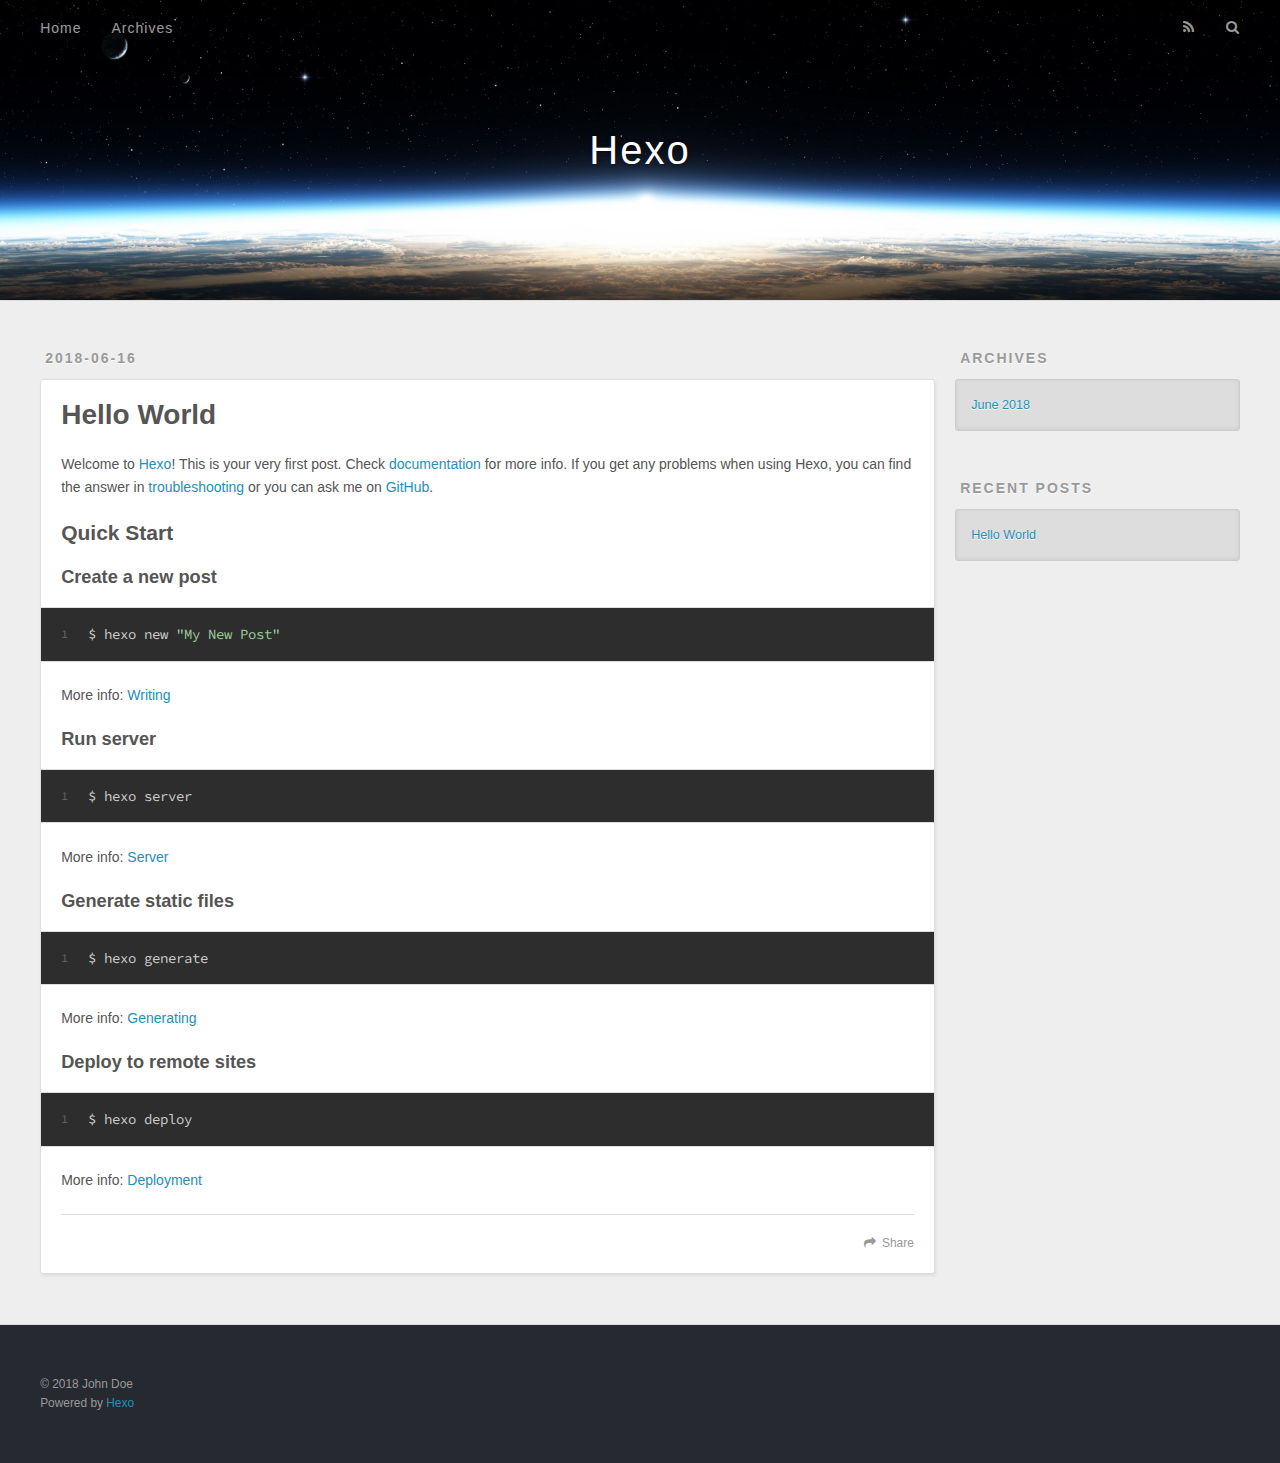
==== index.html @ 790cdfc9 "Site updated: 2018-06-16 22:37:01" ====
<!DOCTYPE html>
<html>
<head>
  <meta charset="utf-8">
  

  
  <title>Hexo</title>
  <meta name="viewport" content="width=device-width, initial-scale=1, maximum-scale=1">
  <meta property="og:type" content="website">
<meta property="og:title" content="Hexo">
<meta property="og:url" content="http://yoursite.com/index.html">
<meta property="og:site_name" content="Hexo">
<meta property="og:locale" content="default">
<meta name="twitter:card" content="summary">
<meta name="twitter:title" content="Hexo">
  
    <link rel="alternate" href="/atom.xml" title="Hexo" type="application/atom+xml">
  
  
    <link rel="icon" href="/favicon.png">
  
  
    <link href="//fonts.googleapis.com/css?family=Source+Code+Pro" rel="stylesheet" type="text/css">
  
  <link rel="stylesheet" href="/css/style.css">
</head>

<body>
  <div id="container">
    <div id="wrap">
      <header id="header">
  <div id="banner"></div>
  <div id="header-outer" class="outer">
    <div id="header-title" class="inner">
      <h1 id="logo-wrap">
        <a href="/" id="logo">Hexo</a>
      </h1>
      
    </div>
    <div id="header-inner" class="inner">
      <nav id="main-nav">
        <a id="main-nav-toggle" class="nav-icon"></a>
        
          <a class="main-nav-link" href="/">Home</a>
        
          <a class="main-nav-link" href="/archives">Archives</a>
        
      </nav>
      <nav id="sub-nav">
        
          <a id="nav-rss-link" class="nav-icon" href="/atom.xml" title="RSS Feed"></a>
        
        <a id="nav-search-btn" class="nav-icon" title="Search"></a>
      </nav>
      <div id="search-form-wrap">
        <form action="//google.com/search" method="get" accept-charset="UTF-8" class="search-form"><input type="search" name="q" class="search-form-input" placeholder="Search"><button type="submit" class="search-form-submit">&#xF002;</button><input type="hidden" name="sitesearch" value="http://yoursite.com"></form>
      </div>
    </div>
  </div>
</header>
      <div class="outer">
        <section id="main">
  
    <article id="post-hello-world" class="article article-type-post" itemscope itemprop="blogPost">
  <div class="article-meta">
    <a href="/2018/06/16/hello-world/" class="article-date">
  <time datetime="2018-06-16T12:52:54.624Z" itemprop="datePublished">2018-06-16</time>
</a>
    
  </div>
  <div class="article-inner">
    
    
      <header class="article-header">
        
  
    <h1 itemprop="name">
      <a class="article-title" href="/2018/06/16/hello-world/">Hello World</a>
    </h1>
  

      </header>
    
    <div class="article-entry" itemprop="articleBody">
      
        <p>Welcome to <a href="https://hexo.io/" target="_blank" rel="noopener">Hexo</a>! This is your very first post. Check <a href="https://hexo.io/docs/" target="_blank" rel="noopener">documentation</a> for more info. If you get any problems when using Hexo, you can find the answer in <a href="https://hexo.io/docs/troubleshooting.html" target="_blank" rel="noopener">troubleshooting</a> or you can ask me on <a href="https://github.com/hexojs/hexo/issues" target="_blank" rel="noopener">GitHub</a>.</p>
<h2 id="Quick-Start"><a href="#Quick-Start" class="headerlink" title="Quick Start"></a>Quick Start</h2><h3 id="Create-a-new-post"><a href="#Create-a-new-post" class="headerlink" title="Create a new post"></a>Create a new post</h3><figure class="highlight bash"><table><tr><td class="gutter"><pre><span class="line">1</span><br></pre></td><td class="code"><pre><span class="line">$ hexo new <span class="string">"My New Post"</span></span><br></pre></td></tr></table></figure>
<p>More info: <a href="https://hexo.io/docs/writing.html" target="_blank" rel="noopener">Writing</a></p>
<h3 id="Run-server"><a href="#Run-server" class="headerlink" title="Run server"></a>Run server</h3><figure class="highlight bash"><table><tr><td class="gutter"><pre><span class="line">1</span><br></pre></td><td class="code"><pre><span class="line">$ hexo server</span><br></pre></td></tr></table></figure>
<p>More info: <a href="https://hexo.io/docs/server.html" target="_blank" rel="noopener">Server</a></p>
<h3 id="Generate-static-files"><a href="#Generate-static-files" class="headerlink" title="Generate static files"></a>Generate static files</h3><figure class="highlight bash"><table><tr><td class="gutter"><pre><span class="line">1</span><br></pre></td><td class="code"><pre><span class="line">$ hexo generate</span><br></pre></td></tr></table></figure>
<p>More info: <a href="https://hexo.io/docs/generating.html" target="_blank" rel="noopener">Generating</a></p>
<h3 id="Deploy-to-remote-sites"><a href="#Deploy-to-remote-sites" class="headerlink" title="Deploy to remote sites"></a>Deploy to remote sites</h3><figure class="highlight bash"><table><tr><td class="gutter"><pre><span class="line">1</span><br></pre></td><td class="code"><pre><span class="line">$ hexo deploy</span><br></pre></td></tr></table></figure>
<p>More info: <a href="https://hexo.io/docs/deployment.html" target="_blank" rel="noopener">Deployment</a></p>

      
    </div>
    <footer class="article-footer">
      <a data-url="http://yoursite.com/2018/06/16/hello-world/" data-id="cjihgrunl00003axu7jwj6pf1" class="article-share-link">Share</a>
      
      
    </footer>
  </div>
  
</article>


  


</section>
        
          <aside id="sidebar">
  
    

  
    

  
    
  
    
  <div class="widget-wrap">
    <h3 class="widget-title">Archives</h3>
    <div class="widget">
      <ul class="archive-list"><li class="archive-list-item"><a class="archive-list-link" href="/archives/2018/06/">June 2018</a></li></ul>
    </div>
  </div>


  
    
  <div class="widget-wrap">
    <h3 class="widget-title">Recent Posts</h3>
    <div class="widget">
      <ul>
        
          <li>
            <a href="/2018/06/16/hello-world/">Hello World</a>
          </li>
        
      </ul>
    </div>
  </div>

  
</aside>
        
      </div>
      <footer id="footer">
  
  <div class="outer">
    <div id="footer-info" class="inner">
      &copy; 2018 John Doe<br>
      Powered by <a href="http://hexo.io/" target="_blank">Hexo</a>
    </div>
  </div>
</footer>
    </div>
    <nav id="mobile-nav">
  
    <a href="/" class="mobile-nav-link">Home</a>
  
    <a href="/archives" class="mobile-nav-link">Archives</a>
  
</nav>
    

<script src="//ajax.googleapis.com/ajax/libs/jquery/2.0.3/jquery.min.js"></script>


  <link rel="stylesheet" href="/fancybox/jquery.fancybox.css">
  <script src="/fancybox/jquery.fancybox.pack.js"></script>


<script src="/js/script.js"></script>



  </div>
</body>
</html>
---- css/style.css ----
body {
  width: 100%;
}
body:before,
body:after {
  content: "";
  display: table;
}
body:after {
  clear: both;
}
html,
body,
div,
span,
applet,
object,
iframe,
h1,
h2,
h3,
h4,
h5,
h6,
p,
blockquote,
pre,
a,
abbr,
acronym,
address,
big,
cite,
code,
del,
dfn,
em,
img,
ins,
kbd,
q,
s,
samp,
small,
strike,
strong,
sub,
sup,
tt,
var,
dl,
dt,
dd,
ol,
ul,
li,
fieldset,
form,
label,
legend,
table,
caption,
tbody,
tfoot,
thead,
tr,
th,
td {
  margin: 0;
  padding: 0;
  border: 0;
  outline: 0;
  font-weight: inherit;
  font-style: inherit;
  font-family: inherit;
  font-size: 100%;
  vertical-align: baseline;
}
body {
  line-height: 1;
  color: #000;
  background: #fff;
}
ol,
ul {
  list-style: none;
}
table {
  border-collapse: separate;
  border-spacing: 0;
  vertical-align: middle;
}
caption,
th,
td {
  text-align: left;
  font-weight: normal;
  vertical-align: middle;
}
a img {
  border: none;
}
input,
button {
  margin: 0;
  padding: 0;
}
input::-moz-focus-inner,
button::-moz-focus-inner {
  border: 0;
  padding: 0;
}
@font-face {
  font-family: FontAwesome;
  font-style: normal;
  font-weight: normal;
  src: url("fonts/fontawesome-webfont.eot?v=#4.0.3");
  src: url("fonts/fontawesome-webfont.eot?#iefix&v=#4.0.3") format("embedded-opentype"), url("fonts/fontawesome-webfont.woff?v=#4.0.3") format("woff"), url("fonts/fontawesome-webfont.ttf?v=#4.0.3") format("truetype"), url("fonts/fontawesome-webfont.svg#fontawesomeregular?v=#4.0.3") format("svg");
}
html,
body,
#container {
  height: 100%;
}
body {
  background: #eee;
  font: 14px -apple-system, BlinkMacSystemFont, "Segoe UI", "Roboto", "Oxygen", "Ubuntu", "Cantarell", "Fira Sans", "Droid Sans", "Helvetica Neue", sans-serif;
  -webkit-text-size-adjust: 100%;
}
.outer {
  max-width: 1220px;
  margin: 0 auto;
  padding: 0 20px;
}
.outer:before,
.outer:after {
  content: "";
  display: table;
}
.outer:after {
  clear: both;
}
.inner {
  display: inline;
  float: left;
  width: 98.33333333333333%;
  margin: 0 0.833333333333333%;
}
.left,
.alignleft {
  float: left;
}
.right,
.alignright {
  float: right;
}
.clear {
  clear: both;
}
#container {
  position: relative;
}
.mobile-nav-on {
  overflow: hidden;
}
#wrap {
  height: 100%;
  width: 100%;
  position: absolute;
  top: 0;
  left: 0;
  -webkit-transition: 0.2s ease-out;
  -moz-transition: 0.2s ease-out;
  -ms-transition: 0.2s ease-out;
  transition: 0.2s ease-out;
  z-index: 1;
  background: #eee;
}
.mobile-nav-on #wrap {
  left: 280px;
}
@media screen and (min-width: 768px) {
  #main {
    display: inline;
    float: left;
    width: 73.33333333333333%;
    margin: 0 0.833333333333333%;
  }
}
.article-date,
.article-category-link,
.archive-year,
.widget-title {
  text-decoration: none;
  text-transform: uppercase;
  letter-spacing: 2px;
  color: #999;
  margin-bottom: 1em;
  margin-left: 5px;
  line-height: 1em;
  text-shadow: 0 1px #fff;
  font-weight: bold;
}
.article-inner,
.archive-article-inner {
  background: #fff;
  -webkit-box-shadow: 1px 2px 3px #ddd;
  box-shadow: 1px 2px 3px #ddd;
  border: 1px solid #ddd;
  border-radius: 3px;
}
.article-entry h1,
.widget h1 {
  font-size: 2em;
}
.article-entry h2,
.widget h2 {
  font-size: 1.5em;
}
.article-entry h3,
.widget h3 {
  font-size: 1.3em;
}
.article-entry h4,
.widget h4 {
  font-size: 1.2em;
}
.article-entry h5,
.widget h5 {
  font-size: 1em;
}
.article-entry h6,
.widget h6 {
  font-size: 1em;
  color: #999;
}
.article-entry hr,
.widget hr {
  border: 1px dashed #ddd;
}
.article-entry strong,
.widget strong {
  font-weight: bold;
}
.article-entry em,
.widget em,
.article-entry cite,
.widget cite {
  font-style: italic;
}
.article-entry sup,
.widget sup,
.article-entry sub,
.widget sub {
  font-size: 0.75em;
  line-height: 0;
  position: relative;
  vertical-align: baseline;
}
.article-entry sup,
.widget sup {
  top: -0.5em;
}
.article-entry sub,
.widget sub {
  bottom: -0.2em;
}
.article-entry small,
.widget small {
  font-size: 0.85em;
}
.article-entry acronym,
.widget acronym,
.article-entry abbr,
.widget abbr {
  border-bottom: 1px dotted;
}
.article-entry ul,
.widget ul,
.article-entry ol,
.widget ol,
.article-entry dl,
.widget dl {
  margin: 0 20px;
  line-height: 1.6em;
}
.article-entry ul ul,
.widget ul ul,
.article-entry ol ul,
.widget ol ul,
.article-entry ul ol,
.widget ul ol,
.article-entry ol ol,
.widget ol ol {
  margin-top: 0;
  margin-bottom: 0;
}
.article-entry ul,
.widget ul {
  list-style: disc;
}
.article-entry ol,
.widget ol {
  list-style: decimal;
}
.article-entry dt,
.widget dt {
  font-weight: bold;
}
#header {
  height: 300px;
  position: relative;
  border-bottom: 1px solid #ddd;
}
#header:before,
#header:after {
  content: "";
  position: absolute;
  left: 0;
  right: 0;
  height: 40px;
}
#header:before {
  top: 0;
  background: -webkit-linear-gradient(rgba(0,0,0,0.2), transparent);
  background: -moz-linear-gradient(rgba(0,0,0,0.2), transparent);
  background: -ms-linear-gradient(rgba(0,0,0,0.2), transparent);
  background: linear-gradient(rgba(0,0,0,0.2), transparent);
}
#header:after {
  bottom: 0;
  background: -webkit-linear-gradient(transparent, rgba(0,0,0,0.2));
  background: -moz-linear-gradient(transparent, rgba(0,0,0,0.2));
  background: -ms-linear-gradient(transparent, rgba(0,0,0,0.2));
  background: linear-gradient(transparent, rgba(0,0,0,0.2));
}
#header-outer {
  height: 100%;
  position: relative;
}
#header-inner {
  position: relative;
  overflow: hidden;
}
#banner {
  position: absolute;
  top: 0;
  left: 0;
  width: 100%;
  height: 100%;
  background: url("images/banner.jpg") center #000;
  -webkit-background-size: cover;
  -moz-background-size: cover;
  background-size: cover;
  z-index: -1;
}
#header-title {
  text-align: center;
  height: 40px;
  position: absolute;
  top: 50%;
  left: 0;
  margin-top: -20px;
}
#logo,
#subtitle {
  text-decoration: none;
  color: #fff;
  font-weight: 300;
  text-shadow: 0 1px 4px rgba(0,0,0,0.3);
}
#logo {
  font-size: 40px;
  line-height: 40px;
  letter-spacing: 2px;
}
#subtitle {
  font-size: 16px;
  line-height: 16px;
  letter-spacing: 1px;
}
#subtitle-wrap {
  margin-top: 16px;
}
#main-nav {
  float: left;
  margin-left: -15px;
}
.nav-icon,
.main-nav-link {
  float: left;
  color: #fff;
  opacity: 0.6;
  text-decoration: none;
  text-shadow: 0 1px rgba(0,0,0,0.2);
  -webkit-transition: opacity 0.2s;
  -moz-transition: opacity 0.2s;
  -ms-transition: opacity 0.2s;
  transition: opacity 0.2s;
  display: block;
  padding: 20px 15px;
}
.nav-icon:hover,
.main-nav-link:hover {
  opacity: 1;
}
.nav-icon {
  font-family: FontAwesome;
  text-align: center;
  font-size: 14px;
  width: 14px;
  height: 14px;
  padding: 20px 15px;
  position: relative;
  cursor: pointer;
}
.main-nav-link {
  font-weight: 300;
  letter-spacing: 1px;
}
@media screen and (max-width: 479px) {
  .main-nav-link {
    display: none;
  }
}
#main-nav-toggle {
  display: none;
}
#main-nav-toggle:before {
  content: "\f0c9";
}
@media screen and (max-width: 479px) {
  #main-nav-toggle {
    display: block;
  }
}
#sub-nav {
  float: right;
  margin-right: -15px;
}
#nav-rss-link:before {
  content: "\f09e";
}
#nav-search-btn:before {
  content: "\f002";
}
#search-form-wrap {
  position: absolute;
  top: 15px;
  width: 150px;
  height: 30px;
  right: -150px;
  opacity: 0;
  -webkit-transition: 0.2s ease-out;
  -moz-transition: 0.2s ease-out;
  -ms-transition: 0.2s ease-out;
  transition: 0.2s ease-out;
}
#search-form-wrap.on {
  opacity: 1;
  right: 0;
}
@media screen and (max-width: 479px) {
  #search-form-wrap {
    width: 100%;
    right: -100%;
  }
}
.search-form {
  position: absolute;
  top: 0;
  left: 0;
  right: 0;
  background: #fff;
  padding: 5px 15px;
  border-radius: 15px;
  -webkit-box-shadow: 0 0 10px rgba(0,0,0,0.3);
  box-shadow: 0 0 10px rgba(0,0,0,0.3);
}
.search-form-input {
  border: none;
  background: none;
  color: #555;
  width: 100%;
  font: 13px -apple-system, BlinkMacSystemFont, "Segoe UI", "Roboto", "Oxygen", "Ubuntu", "Cantarell", "Fira Sans", "Droid Sans", "Helvetica Neue", sans-serif;
  outline: none;
}
.search-form-input::-webkit-search-results-decoration,
.search-form-input::-webkit-search-cancel-button {
  -webkit-appearance: none;
}
.search-form-submit {
  position: absolute;
  top: 50%;
  right: 10px;
  margin-top: -7px;
  font: 13px FontAwesome;
  border: none;
  background: none;
  color: #bbb;
  cursor: pointer;
}
.search-form-submit:hover,
.search-form-submit:focus {
  color: #777;
}
.article {
  margin: 50px 0;
}
.article-inner {
  overflow: hidden;
}
.article-meta:before,
.article-meta:after {
  content: "";
  display: table;
}
.article-meta:after {
  clear: both;
}
.article-date {
  float: left;
}
.article-category {
  float: left;
  line-height: 1em;
  color: #ccc;
  text-shadow: 0 1px #fff;
  margin-left: 8px;
}
.article-category:before {
  content: "\2022";
}
.article-category-link {
  margin: 0 12px 1em;
}
.article-header {
  padding: 20px 20px 0;
}
.article-title {
  text-decoration: none;
  font-size: 2em;
  font-weight: bold;
  color: #555;
  line-height: 1.1em;
  -webkit-transition: color 0.2s;
  -moz-transition: color 0.2s;
  -ms-transition: color 0.2s;
  transition: color 0.2s;
}
a.article-title:hover {
  color: #258fb8;
}
.article-entry {
  color: #555;
  padding: 0 20px;
}
.article-entry:before,
.article-entry:after {
  content: "";
  display: table;
}
.article-entry:after {
  clear: both;
}
.article-entry p,
.article-entry table {
  line-height: 1.6em;
  margin: 1.6em 0;
}
.article-entry h1,
.article-entry h2,
.article-entry h3,
.article-entry h4,
.article-entry h5,
.article-entry h6 {
  font-weight: bold;
}
.article-entry h1,
.article-entry h2,
.article-entry h3,
.article-entry h4,
.article-entry h5,
.article-entry h6 {
  line-height: 1.1em;
  margin: 1.1em 0;
}
.article-entry a {
  color: #258fb8;
  text-decoration: none;
}
.article-entry a:hover {
  text-decoration: underline;
}
.article-entry ul,
.article-entry ol,
.article-entry dl {
  margin-top: 1.6em;
  margin-bottom: 1.6em;
}
.article-entry img,
.article-entry video {
  max-width: 100%;
  height: auto;
  display: block;
  margin: auto;
}
.article-entry iframe {
  border: none;
}
.article-entry table {
  width: 100%;
  border-collapse: collapse;
  border-spacing: 0;
}
.article-entry th {
  font-weight: bold;
  border-bottom: 3px solid #ddd;
  padding-bottom: 0.5em;
}
.article-entry td {
  border-bottom: 1px solid #ddd;
  padding: 10px 0;
}
.article-entry blockquote {
  font-family: Georgia, "Times New Roman", serif;
  font-size: 1.4em;
  margin: 1.6em 20px;
  text-align: center;
}
.article-entry blockquote footer {
  font-size: 14px;
  margin: 1.6em 0;
  font-family: -apple-system, BlinkMacSystemFont, "Segoe UI", "Roboto", "Oxygen", "Ubuntu", "Cantarell", "Fira Sans", "Droid Sans", "Helvetica Neue", sans-serif;
}
.article-entry blockquote footer cite:before {
  content: "—";
  padding: 0 0.5em;
}
.article-entry .pullquote {
  text-align: left;
  width: 45%;
  margin: 0;
}
.article-entry .pullquote.left {
  margin-left: 0.5em;
  margin-right: 1em;
}
.article-entry .pullquote.right {
  margin-right: 0.5em;
  margin-left: 1em;
}
.article-entry .caption {
  color: #999;
  display: block;
  font-size: 0.9em;
  margin-top: 0.5em;
  position: relative;
  text-align: center;
}
.article-entry .video-container {
  position: relative;
  padding-top: 56.25%;
  height: 0;
  overflow: hidden;
}
.article-entry .video-container iframe,
.article-entry .video-container object,
.article-entry .video-container embed {
  position: absolute;
  top: 0;
  left: 0;
  width: 100%;
  height: 100%;
  margin-top: 0;
}
.article-more-link a {
  display: inline-block;
  line-height: 1em;
  padding: 6px 15px;
  border-radius: 15px;
  background: #eee;
  color: #999;
  text-shadow: 0 1px #fff;
  text-decoration: none;
}
.article-more-link a:hover {
  background: #258fb8;
  color: #fff;
  text-decoration: none;
  text-shadow: 0 1px #1e7293;
}
.article-footer {
  font-size: 0.85em;
  line-height: 1.6em;
  border-top: 1px solid #ddd;
  padding-top: 1.6em;
  margin: 0 20px 20px;
}
.article-footer:before,
.article-footer:after {
  content: "";
  display: table;
}
.article-footer:after {
  clear: both;
}
.article-footer a {
  color: #999;
  text-decoration: none;
}
.article-footer a:hover {
  color: #555;
}
.article-tag-list-item {
  float: left;
  margin-right: 10px;
}
.article-tag-list-link:before {
  content: "#";
}
.article-comment-link {
  float: right;
}
.article-comment-link:before {
  content: "\f075";
  font-family: FontAwesome;
  padding-right: 8px;
}
.article-share-link {
  cursor: pointer;
  float: right;
  margin-left: 20px;
}
.article-share-link:before {
  content: "\f064";
  font-family: FontAwesome;
  padding-right: 6px;
}
#article-nav {
  position: relative;
}
#article-nav:before,
#article-nav:after {
  content: "";
  display: table;
}
#article-nav:after {
  clear: both;
}
@media screen and (min-width: 768px) {
  #article-nav {
    margin: 50px 0;
  }
  #article-nav:before {
    width: 8px;
    height: 8px;
    position: absolute;
    top: 50%;
    left: 50%;
    margin-top: -4px;
    margin-left: -4px;
    content: "";
    border-radius: 50%;
    background: #ddd;
    -webkit-box-shadow: 0 1px 2px #fff;
    box-shadow: 0 1px 2px #fff;
  }
}
.article-nav-link-wrap {
  text-decoration: none;
  text-shadow: 0 1px #fff;
  color: #999;
  -webkit-box-sizing: border-box;
  -moz-box-sizing: border-box;
  box-sizing: border-box;
  margin-top: 50px;
  text-align: center;
  display: block;
}
.article-nav-link-wrap:hover {
  color: #555;
}
@media screen and (min-width: 768px) {
  .article-nav-link-wrap {
    width: 50%;
    margin-top: 0;
  }
}
@media screen and (min-width: 768px) {
  #article-nav-newer {
    float: left;
    text-align: right;
    padding-right: 20px;
  }
}
@media screen and (min-width: 768px) {
  #article-nav-older {
    float: right;
    text-align: left;
    padding-left: 20px;
  }
}
.article-nav-caption {
  text-transform: uppercase;
  letter-spacing: 2px;
  color: #ddd;
  line-height: 1em;
  font-weight: bold;
}
#article-nav-newer .article-nav-caption {
  margin-right: -2px;
}
.article-nav-title {
  font-size: 0.85em;
  line-height: 1.6em;
  margin-top: 0.5em;
}
.article-share-box {
  position: absolute;
  display: none;
  background: #fff;
  -webkit-box-shadow: 1px 2px 10px rgba(0,0,0,0.2);
  box-shadow: 1px 2px 10px rgba(0,0,0,0.2);
  border-radius: 3px;
  margin-left: -145px;
  overflow: hidden;
  z-index: 1;
}
.article-share-box.on {
  display: block;
}
.article-share-input {
  width: 100%;
  background: none;
  -webkit-box-sizing: border-box;
  -moz-box-sizing: border-box;
  box-sizing: border-box;
  font: 14px -apple-system, BlinkMacSystemFont, "Segoe UI", "Roboto", "Oxygen", "Ubuntu", "Cantarell", "Fira Sans", "Droid Sans", "Helvetica Neue", sans-serif;
  padding: 0 15px;
  color: #555;
  outline: none;
  border: 1px solid #ddd;
  border-radius: 3px 3px 0 0;
  height: 36px;
  line-height: 36px;
}
.article-share-links {
  background: #eee;
}
.article-share-links:before,
.article-share-links:after {
  content: "";
  display: table;
}
.article-share-links:after {
  clear: both;
}
.article-share-twitter,
.article-share-facebook,
.article-share-pinterest,
.article-share-google {
  width: 50px;
  height: 36px;
  display: block;
  float: left;
  position: relative;
  color: #999;
  text-shadow: 0 1px #fff;
}
.article-share-twitter:before,
.article-share-facebook:before,
.article-share-pinterest:before,
.article-share-google:before {
  font-size: 20px;
  font-family: FontAwesome;
  width: 20px;
  height: 20px;
  position: absolute;
  top: 50%;
  left: 50%;
  margin-top: -10px;
  margin-left: -10px;
  text-align: center;
}
.article-share-twitter:hover,
.article-share-facebook:hover,
.article-share-pinterest:hover,
.article-share-google:hover {
  color: #fff;
}
.article-share-twitter:before {
  content: "\f099";
}
.article-share-twitter:hover {
  background: #00aced;
  text-shadow: 0 1px #008abe;
}
.article-share-facebook:before {
  content: "\f09a";
}
.article-share-facebook:hover {
  background: #3b5998;
  text-shadow: 0 1px #2f477a;
}
.article-share-pinterest:before {
  content: "\f0d2";
}
.article-share-pinterest:hover {
  background: #cb2027;
  text-shadow: 0 1px #a21a1f;
}
.article-share-google:before {
  content: "\f0d5";
}
.article-share-google:hover {
  background: #dd4b39;
  text-shadow: 0 1px #be3221;
}
.article-gallery {
  background: #000;
  position: relative;
}
.article-gallery-photos {
  position: relative;
  overflow: hidden;
}
.article-gallery-img {
  display: none;
  max-width: 100%;
}
.article-gallery-img:first-child {
  display: block;
}
.article-gallery-img.loaded {
  position: absolute;
  display: block;
}
.article-gallery-img img {
  display: block;
  max-width: 100%;
  margin: 0 auto;
}
#comments {
  background: #fff;
  -webkit-box-shadow: 1px 2px 3px #ddd;
  box-shadow: 1px 2px 3px #ddd;
  padding: 20px;
  border: 1px solid #ddd;
  border-radius: 3px;
  margin: 50px 0;
}
#comments a {
  color: #258fb8;
}
.archives-wrap {
  margin: 50px 0;
}
.archives:before,
.archives:after {
  content: "";
  display: table;
}
.archives:after {
  clear: both;
}
.archive-year-wrap {
  margin-bottom: 1em;
}
.archives {
  -webkit-column-gap: 10px;
  -moz-column-gap: 10px;
  column-gap: 10px;
}
@media screen and (min-width: 480px) and (max-width: 767px) {
  .archives {
    -webkit-column-count: 2;
    -moz-column-count: 2;
    column-count: 2;
  }
}
@media screen and (min-width: 768px) {
  .archives {
    -webkit-column-count: 3;
    -moz-column-count: 3;
    column-count: 3;
  }
}
.archive-article {
  -webkit-column-break-inside: avoid;
  page-break-inside: avoid;
  overflow: hidden;
  break-inside: avoid-column;
}
.archive-article-inner {
  padding: 10px;
  margin-bottom: 15px;
}
.archive-article-title {
  text-decoration: none;
  font-weight: bold;
  color: #555;
  -webkit-transition: color 0.2s;
  -moz-transition: color 0.2s;
  -ms-transition: color 0.2s;
  transition: color 0.2s;
  line-height: 1.6em;
}
.archive-article-title:hover {
  color: #258fb8;
}
.archive-article-footer {
  margin-top: 1em;
}
.archive-article-date {
  color: #999;
  text-decoration: none;
  font-size: 0.85em;
  line-height: 1em;
  margin-bottom: 0.5em;
  display: block;
}
#page-nav {
  margin: 50px auto;
  background: #fff;
  -webkit-box-shadow: 1px 2px 3px #ddd;
  box-shadow: 1px 2px 3px #ddd;
  border: 1px solid #ddd;
  border-radius: 3px;
  text-align: center;
  color: #999;
  overflow: hidden;
}
#page-nav:before,
#page-nav:after {
  content: "";
  display: table;
}
#page-nav:after {
  clear: both;
}
#page-nav a,
#page-nav span {
  padding: 10px 20px;
  line-height: 1;
  height: 2ex;
}
#page-nav a {
  color: #999;
  text-decoration: none;
}
#page-nav a:hover {
  background: #999;
  color: #fff;
}
#page-nav .prev {
  float: left;
}
#page-nav .next {
  float: right;
}
#page-nav .page-number {
  display: inline-block;
}
@media screen and (max-width: 479px) {
  #page-nav .page-number {
    display: none;
  }
}
#page-nav .current {
  color: #555;
  font-weight: bold;
}
#page-nav .space {
  color: #ddd;
}
#footer {
  background: #262a30;
  padding: 50px 0;
  border-top: 1px solid #ddd;
  color: #999;
}
#footer a {
  color: #258fb8;
  text-decoration: none;
}
#footer a:hover {
  text-decoration: underline;
}
#footer-info {
  line-height: 1.6em;
  font-size: 0.85em;
}
.article-entry pre,
.article-entry .highlight {
  background: #2d2d2d;
  margin: 0 -20px;
  padding: 15px 20px;
  border-style: solid;
  border-color: #ddd;
  border-width: 1px 0;
  overflow: auto;
  color: #ccc;
  line-height: 22.400000000000002px;
}
.article-entry .highlight .gutter pre,
.article-entry .gist .gist-file .gist-data .line-numbers {
  color: #666;
  font-size: 0.85em;
}
.article-entry pre,
.article-entry code {
  font-family: "Source Code Pro", Consolas, Monaco, Menlo, Consolas, monospace;
}
.article-entry code {
  background: #eee;
  text-shadow: 0 1px #fff;
  padding: 0 0.3em;
}
.article-entry pre code {
  background: none;
  text-shadow: none;
  padding: 0;
}
.article-entry .highlight pre {
  border: none;
  margin: 0;
  padding: 0;
}
.article-entry .highlight table {
  margin: 0;
  width: auto;
}
.article-entry .highlight td {
  border: none;
  padding: 0;
}
.article-entry .highlight figcaption {
  font-size: 0.85em;
  color: #999;
  line-height: 1em;
  margin-bottom: 1em;
}
.article-entry .highlight figcaption:before,
.article-entry .highlight figcaption:after {
  content: "";
  display: table;
}
.article-entry .highlight figcaption:after {
  clear: both;
}
.article-entry .highlight figcaption a {
  float: right;
}
.article-entry .highlight .gutter pre {
  text-align: right;
  padding-right: 20px;
}
.article-entry .highlight .line {
  height: 22.400000000000002px;
}
.article-entry .highlight .line.marked {
  background: #515151;
}
.article-entry .gist {
  margin: 0 -20px;
  border-style: solid;
  border-color: #ddd;
  border-width: 1px 0;
  background: #2d2d2d;
  padding: 15px 20px 15px 0;
}
.article-entry .gist .gist-file {
  border: none;
  font-family: "Source Code Pro", Consolas, Monaco, Menlo, Consolas, monospace;
  margin: 0;
}
.article-entry .gist .gist-file .gist-data {
  background: none;
  border: none;
}
.article-entry .gist .gist-file .gist-data .line-numbers {
  background: none;
  border: none;
  padding: 0 20px 0 0;
}
.article-entry .gist .gist-file .gist-data .line-data {
  padding: 0 !important;
}
.article-entry .gist .gist-file .highlight {
  margin: 0;
  padding: 0;
  border: none;
}
.article-entry .gist .gist-file .gist-meta {
  background: #2d2d2d;
  color: #999;
  font: 0.85em -apple-system, BlinkMacSystemFont, "Segoe UI", "Roboto", "Oxygen", "Ubuntu", "Cantarell", "Fira Sans", "Droid Sans", "Helvetica Neue", sans-serif;
  text-shadow: 0 0;
  padding: 0;
  margin-top: 1em;
  margin-left: 20px;
}
.article-entry .gist .gist-file .gist-meta a {
  color: #258fb8;
  font-weight: normal;
}
.article-entry .gist .gist-file .gist-meta a:hover {
  text-decoration: underline;
}
pre .comment,
pre .title {
  color: #999;
}
pre .variable,
pre .attribute,
pre .tag,
pre .regexp,
pre .ruby .constant,
pre .xml .tag .title,
pre .xml .pi,
pre .xml .doctype,
pre .html .doctype,
pre .css .id,
pre .css .class,
pre .css .pseudo {
  color: #f2777a;
}
pre .number,
pre .preprocessor,
pre .built_in,
pre .literal,
pre .params,
pre .constant {
  color: #f99157;
}
pre .class,
pre .ruby .class .title,
pre .css .rules .attribute {
  color: #9c9;
}
pre .string,
pre .value,
pre .inheritance,
pre .header,
pre .ruby .symbol,
pre .xml .cdata {
  color: #9c9;
}
pre .css .hexcolor {
  color: #6cc;
}
pre .function,
pre .python .decorator,
pre .python .title,
pre .ruby .function .title,
pre .ruby .title .keyword,
pre .perl .sub,
pre .javascript .title,
pre .coffeescript .title {
  color: #69c;
}
pre .keyword,
pre .javascript .function {
  color: #c9c;
}
@media screen and (max-width: 479px) {
  #mobile-nav {
    position: absolute;
    top: 0;
    left: 0;
    width: 280px;
    height: 100%;
    background: #191919;
    border-right: 1px solid #fff;
  }
}
@media screen and (max-width: 479px) {
  .mobile-nav-link {
    display: block;
    color: #999;
    text-decoration: none;
    padding: 15px 20px;
    font-weight: bold;
  }
  .mobile-nav-link:hover {
    color: #fff;
  }
}
@media screen and (min-width: 768px) {
  #sidebar {
    display: inline;
    float: left;
    width: 23.333333333333332%;
    margin: 0 0.833333333333333%;
  }
}
.widget-wrap {
  margin: 50px 0;
}
.widget {
  color: #777;
  text-shadow: 0 1px #fff;
  background: #ddd;
  -webkit-box-shadow: 0 -1px 4px #ccc inset;
  box-shadow: 0 -1px 4px #ccc inset;
  border: 1px solid #ccc;
  padding: 15px;
  border-radius: 3px;
}
.widget a {
  color: #258fb8;
  text-decoration: none;
}
.widget a:hover {
  text-decoration: underline;
}
.widget ul ul,
.widget ol ul,
.widget dl ul,
.widget ul ol,
.widget ol ol,
.widget dl ol,
.widget ul dl,
.widget ol dl,
.widget dl dl {
  margin-left: 15px;
  list-style: disc;
}
.widget {
  line-height: 1.6em;
  word-wrap: break-word;
  font-size: 0.9em;
}
.widget ul,
.widget ol {
  list-style: none;
  margin: 0;
}
.widget ul ul,
.widget ol ul,
.widget ul ol,
.widget ol ol {
  margin: 0 20px;
}
.widget ul ul,
.widget ol ul {
  list-style: disc;
}
.widget ul ol,
.widget ol ol {
  list-style: decimal;
}
.category-list-count,
.tag-list-count,
.archive-list-count {
  padding-left: 5px;
  color: #999;
  font-size: 0.85em;
}
.category-list-count:before,
.tag-list-count:before,
.archive-list-count:before {
  content: "(";
}
.category-list-count:after,
.tag-list-count:after,
.archive-list-count:after {
  content: ")";
}
.tagcloud a {
  margin-right: 5px;
  display: inline-block;
}
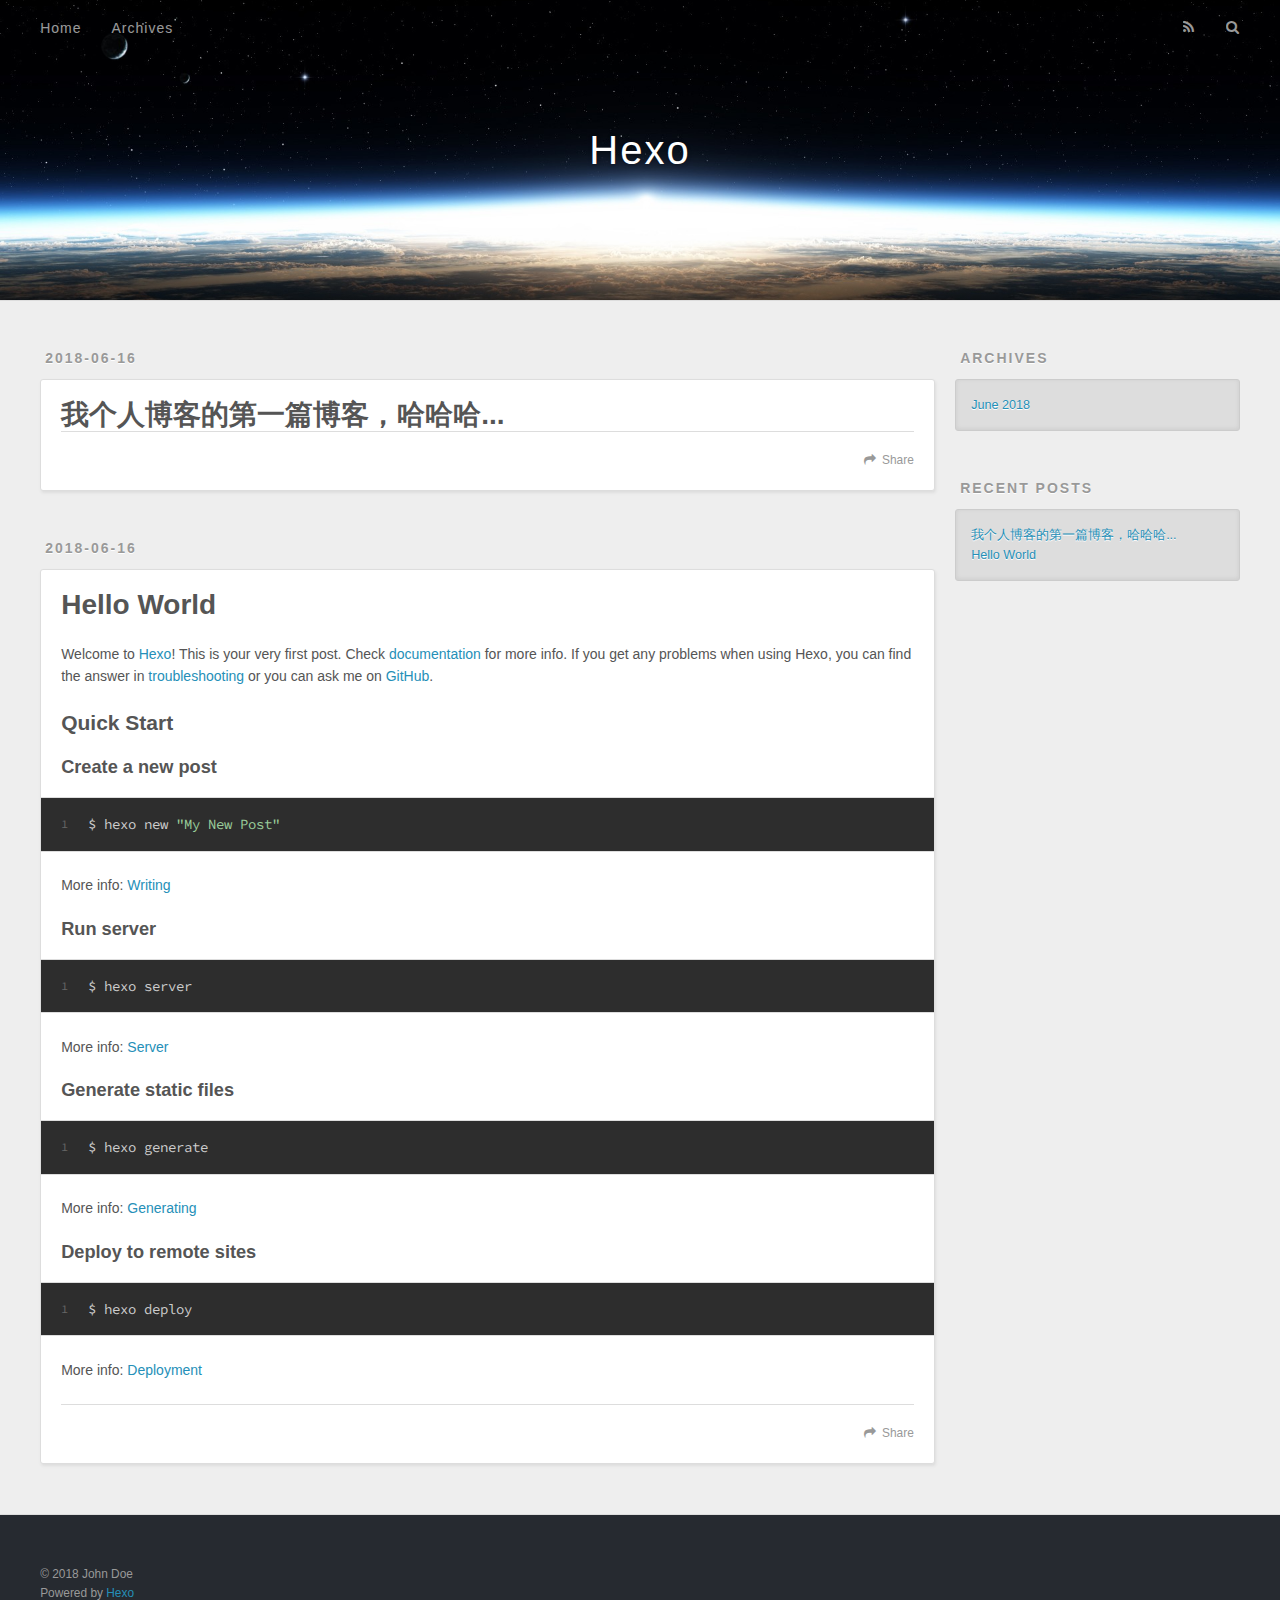
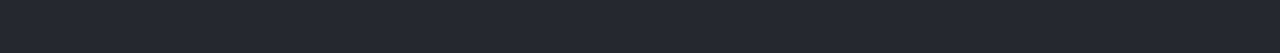
==== commit 0b09867f: "Site updated: 2018-06-16 22:46:55" ====
--- a/index.html
+++ b/index.html
@@ -62,6 +62,42 @@
       <div class="outer">
         <section id="main">
   
+    <article id="post-我个人博客的第一篇博客，哈哈哈" class="article article-type-post" itemscope itemprop="blogPost">
+  <div class="article-meta">
+    <a href="/2018/06/16/我个人博客的第一篇博客，哈哈哈/" class="article-date">
+  <time datetime="2018-06-16T14:46:27.000Z" itemprop="datePublished">2018-06-16</time>
+</a>
+    
+  </div>
+  <div class="article-inner">
+    
+    
+      <header class="article-header">
+        
+  
+    <h1 itemprop="name">
+      <a class="article-title" href="/2018/06/16/我个人博客的第一篇博客，哈哈哈/">我个人博客的第一篇博客，哈哈哈...</a>
+    </h1>
+  
+
+      </header>
+    
+    <div class="article-entry" itemprop="articleBody">
+      
+        
+      
+    </div>
+    <footer class="article-footer">
+      <a data-url="http://yoursite.com/2018/06/16/我个人博客的第一篇博客，哈哈哈/" data-id="cjihimfkl00018wxuloix5248" class="article-share-link">Share</a>
+      
+      
+    </footer>
+  </div>
+  
+</article>
+
+
+  
     <article id="post-hello-world" class="article article-type-post" itemscope itemprop="blogPost">
   <div class="article-meta">
     <a href="/2018/06/16/hello-world/" class="article-date">
@@ -97,7 +133,7 @@
       
     </div>
     <footer class="article-footer">
-      <a data-url="http://yoursite.com/2018/06/16/hello-world/" data-id="cjihgrunl00003axu7jwj6pf1" class="article-share-link">Share</a>
+      <a data-url="http://yoursite.com/2018/06/16/hello-world/" data-id="cjihimfk200008wxun71lqhcc" class="article-share-link">Share</a>
       
       
     </footer>
@@ -138,6 +174,10 @@
       <ul>
         
           <li>
+            <a href="/2018/06/16/我个人博客的第一篇博客，哈哈哈/">我个人博客的第一篇博客，哈哈哈...</a>
+          </li>
+        
+          <li>
             <a href="/2018/06/16/hello-world/">Hello World</a>
           </li>
         
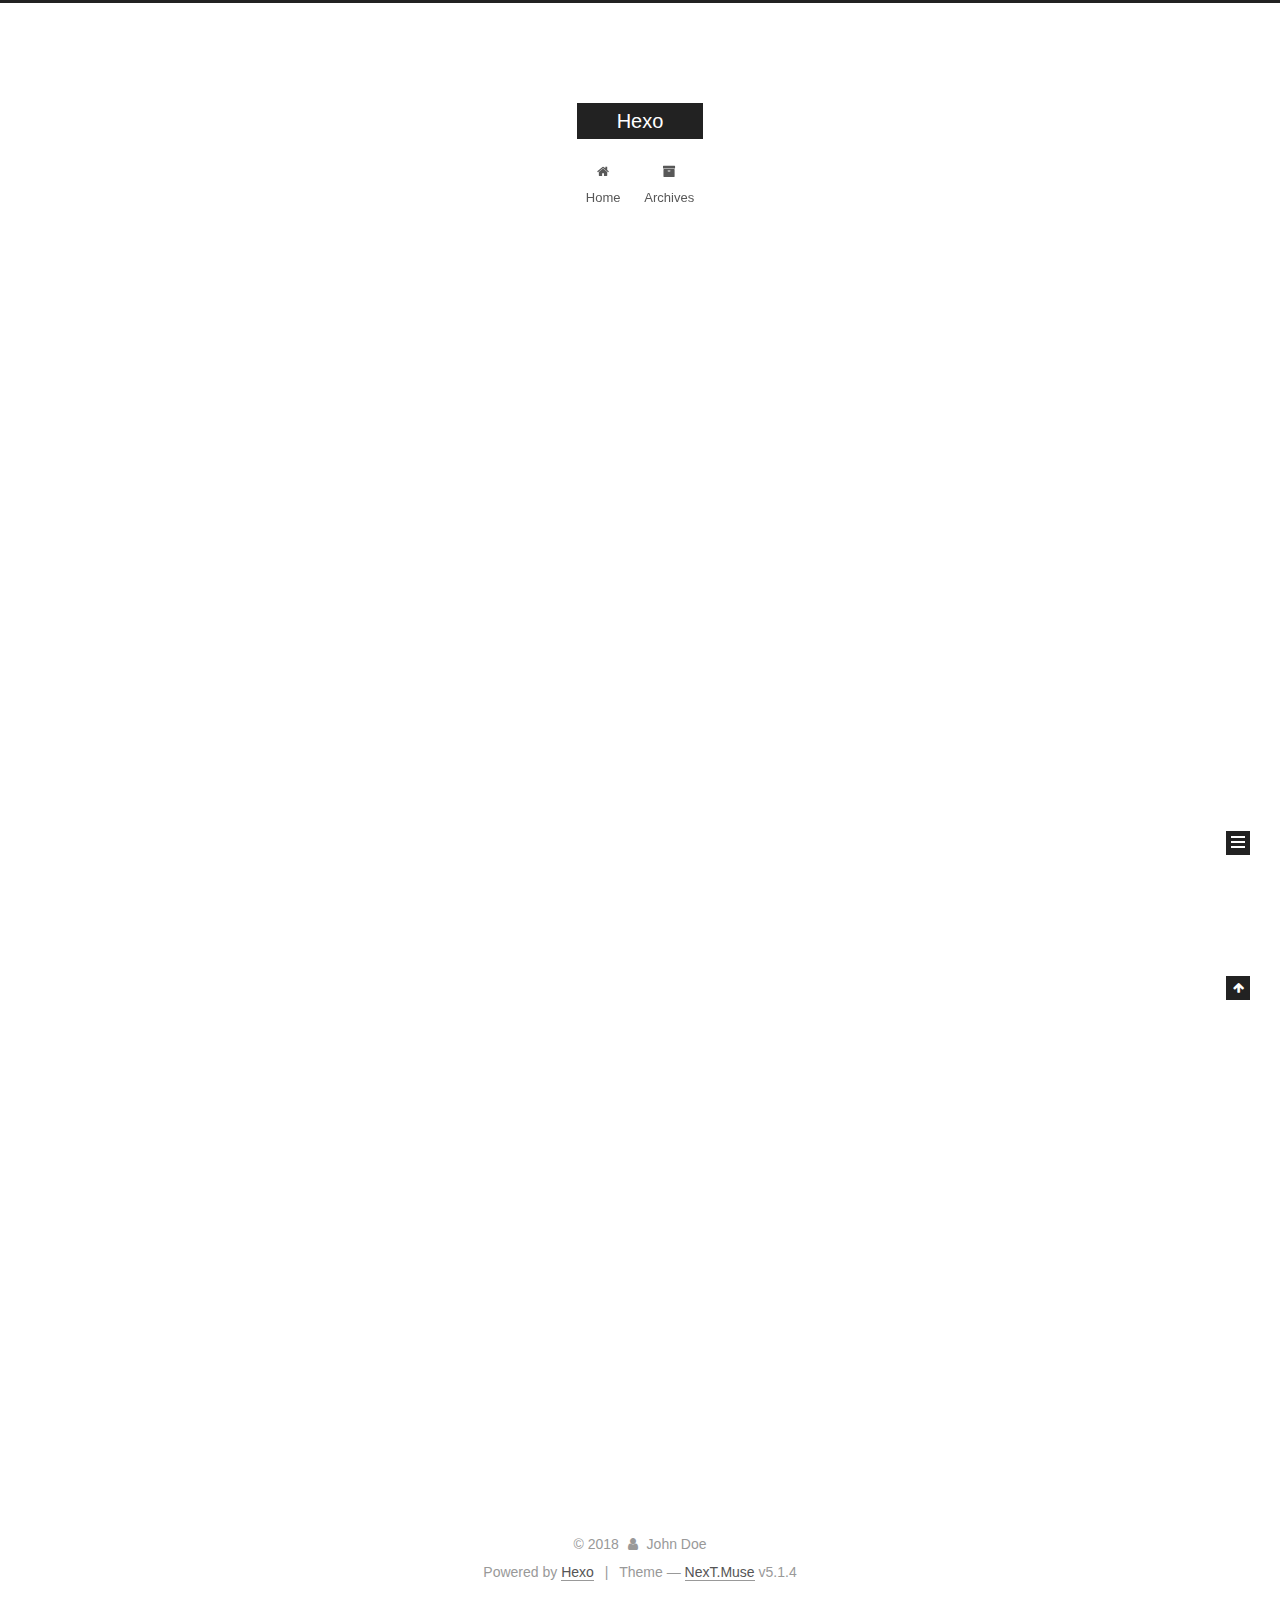
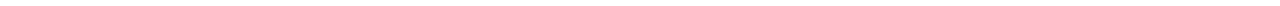
==== commit c1aa820f: "Site updated: 2018-06-16 22:50:39" ====
--- a/index.html
+++ b/index.html
@@ -1,126 +1,425 @@
 <!DOCTYPE html>
-<html>
+
+
+
+  
+
+
+<html class="theme-next muse use-motion" lang="">
 <head>
-  <meta charset="utf-8">
-  
-
-  
-  <title>Hexo</title>
-  <meta name="viewport" content="width=device-width, initial-scale=1, maximum-scale=1">
-  <meta property="og:type" content="website">
+  <meta charset="UTF-8"/>
+<meta http-equiv="X-UA-Compatible" content="IE=edge" />
+<meta name="viewport" content="width=device-width, initial-scale=1, maximum-scale=1"/>
+<meta name="theme-color" content="#222">
+
+
+
+
+
+
+
+
+
+<meta http-equiv="Cache-Control" content="no-transform" />
+<meta http-equiv="Cache-Control" content="no-siteapp" />
+
+
+
+
+
+
+
+
+
+
+
+
+
+
+
+
+  
+  
+  <link href="/lib/fancybox/source/jquery.fancybox.css?v=2.1.5" rel="stylesheet" type="text/css" />
+
+
+
+
+
+
+
+<link href="/lib/font-awesome/css/font-awesome.min.css?v=4.6.2" rel="stylesheet" type="text/css" />
+
+<link href="/css/main.css?v=5.1.4" rel="stylesheet" type="text/css" />
+
+
+  <link rel="apple-touch-icon" sizes="180x180" href="/images/apple-touch-icon-next.png?v=5.1.4">
+
+
+  <link rel="icon" type="image/png" sizes="32x32" href="/images/favicon-32x32-next.png?v=5.1.4">
+
+
+  <link rel="icon" type="image/png" sizes="16x16" href="/images/favicon-16x16-next.png?v=5.1.4">
+
+
+  <link rel="mask-icon" href="/images/logo.svg?v=5.1.4" color="#222">
+
+
+
+
+
+  <meta name="keywords" content="Hexo, NexT" />
+
+
+
+
+
+
+
+
+
+
+<meta property="og:type" content="website">
 <meta property="og:title" content="Hexo">
 <meta property="og:url" content="http://yoursite.com/index.html">
 <meta property="og:site_name" content="Hexo">
 <meta property="og:locale" content="default">
 <meta name="twitter:card" content="summary">
 <meta name="twitter:title" content="Hexo">
-  
-    <link rel="alternate" href="/atom.xml" title="Hexo" type="application/atom+xml">
-  
-  
-    <link rel="icon" href="/favicon.png">
-  
-  
-    <link href="//fonts.googleapis.com/css?family=Source+Code+Pro" rel="stylesheet" type="text/css">
-  
-  <link rel="stylesheet" href="/css/style.css">
+
+
+
+<script type="text/javascript" id="hexo.configurations">
+  var NexT = window.NexT || {};
+  var CONFIG = {
+    root: '/',
+    scheme: 'Muse',
+    version: '5.1.4',
+    sidebar: {"position":"left","display":"post","offset":12,"b2t":false,"scrollpercent":false,"onmobile":false},
+    fancybox: true,
+    tabs: true,
+    motion: {"enable":true,"async":false,"transition":{"post_block":"fadeIn","post_header":"slideDownIn","post_body":"slideDownIn","coll_header":"slideLeftIn","sidebar":"slideUpIn"}},
+    duoshuo: {
+      userId: '0',
+      author: 'Author'
+    },
+    algolia: {
+      applicationID: '',
+      apiKey: '',
+      indexName: '',
+      hits: {"per_page":10},
+      labels: {"input_placeholder":"Search for Posts","hits_empty":"We didn't find any results for the search: ${query}","hits_stats":"${hits} results found in ${time} ms"}
+    }
+  };
+</script>
+
+
+
+  <link rel="canonical" href="http://yoursite.com/"/>
+
+
+
+
+
+  <title>Hexo</title>
+  
+
+
+
+
+
+
+
+
 </head>
 
-<body>
-  <div id="container">
-    <div id="wrap">
-      <header id="header">
-  <div id="banner"></div>
-  <div id="header-outer" class="outer">
-    <div id="header-title" class="inner">
-      <h1 id="logo-wrap">
-        <a href="/" id="logo">Hexo</a>
-      </h1>
-      
+<body itemscope itemtype="http://schema.org/WebPage" lang="default">
+
+  
+  
+    
+  
+
+  <div class="container sidebar-position-left 
+  page-home">
+    <div class="headband"></div>
+
+    <header id="header" class="header" itemscope itemtype="http://schema.org/WPHeader">
+      <div class="header-inner"><div class="site-brand-wrapper">
+  <div class="site-meta ">
+    
+
+    <div class="custom-logo-site-title">
+      <a href="/"  class="brand" rel="start">
+        <span class="logo-line-before"><i></i></span>
+        <span class="site-title">Hexo</span>
+        <span class="logo-line-after"><i></i></span>
+      </a>
     </div>
-    <div id="header-inner" class="inner">
-      <nav id="main-nav">
-        <a id="main-nav-toggle" class="nav-icon"></a>
-        
-          <a class="main-nav-link" href="/">Home</a>
-        
-          <a class="main-nav-link" href="/archives">Archives</a>
-        
-      </nav>
-      <nav id="sub-nav">
-        
-          <a id="nav-rss-link" class="nav-icon" href="/atom.xml" title="RSS Feed"></a>
-        
-        <a id="nav-search-btn" class="nav-icon" title="Search"></a>
-      </nav>
-      <div id="search-form-wrap">
-        <form action="//google.com/search" method="get" accept-charset="UTF-8" class="search-form"><input type="search" name="q" class="search-form-input" placeholder="Search"><button type="submit" class="search-form-submit">&#xF002;</button><input type="hidden" name="sitesearch" value="http://yoursite.com"></form>
-      </div>
+      
+        <p class="site-subtitle"></p>
+      
+  </div>
+
+  <div class="site-nav-toggle">
+    <button>
+      <span class="btn-bar"></span>
+      <span class="btn-bar"></span>
+      <span class="btn-bar"></span>
+    </button>
+  </div>
+</div>
+
+<nav class="site-nav">
+  
+
+  
+    <ul id="menu" class="menu">
+      
+        
+        <li class="menu-item menu-item-home">
+          <a href="/" rel="section">
+            
+              <i class="menu-item-icon fa fa-fw fa-home"></i> <br />
+            
+            Home
+          </a>
+        </li>
+      
+        
+        <li class="menu-item menu-item-archives">
+          <a href="/archives/" rel="section">
+            
+              <i class="menu-item-icon fa fa-fw fa-archive"></i> <br />
+            
+            Archives
+          </a>
+        </li>
+      
+
+      
+    </ul>
+  
+
+  
+</nav>
+
+
+
+ </div>
+    </header>
+
+    <main id="main" class="main">
+      <div class="main-inner">
+        <div class="content-wrap">
+          <div id="content" class="content">
+            
+  <section id="posts" class="posts-expand">
+    
+      
+
+  
+
+  
+  
+  
+
+  <article class="post post-type-normal" itemscope itemtype="http://schema.org/Article">
+  
+  
+  
+  <div class="post-block">
+    <link itemprop="mainEntityOfPage" href="http://yoursite.com/2018/06/16/我个人博客的第一篇博客，哈哈哈/">
+
+    <span hidden itemprop="author" itemscope itemtype="http://schema.org/Person">
+      <meta itemprop="name" content="John Doe">
+      <meta itemprop="description" content="">
+      <meta itemprop="image" content="/images/avatar.gif">
+    </span>
+
+    <span hidden itemprop="publisher" itemscope itemtype="http://schema.org/Organization">
+      <meta itemprop="name" content="Hexo">
+    </span>
+
+    
+      <header class="post-header">
+
+        
+        
+          <h1 class="post-title" itemprop="name headline">
+                
+                <a class="post-title-link" href="/2018/06/16/我个人博客的第一篇博客，哈哈哈/" itemprop="url">我个人博客的第一篇博客，哈哈哈...</a></h1>
+        
+
+        <div class="post-meta">
+          <span class="post-time">
+            
+              <span class="post-meta-item-icon">
+                <i class="fa fa-calendar-o"></i>
+              </span>
+              
+                <span class="post-meta-item-text">Posted on</span>
+              
+              <time title="Post created" itemprop="dateCreated datePublished" datetime="2018-06-16T22:46:27+08:00">
+                2018-06-16
+              </time>
+            
+
+            
+
+            
+          </span>
+
+          
+
+          
+            
+          
+
+          
+          
+
+          
+
+          
+
+          
+
+        </div>
+      </header>
+    
+
+    
+    
+    
+    <div class="post-body" itemprop="articleBody">
+
+      
+      
+
+      
+        
+          
+            
+          
+        
+      
     </div>
-  </div>
-</header>
-      <div class="outer">
-        <section id="main">
-  
-    <article id="post-我个人博客的第一篇博客，哈哈哈" class="article article-type-post" itemscope itemprop="blogPost">
-  <div class="article-meta">
-    <a href="/2018/06/16/我个人博客的第一篇博客，哈哈哈/" class="article-date">
-  <time datetime="2018-06-16T14:46:27.000Z" itemprop="datePublished">2018-06-16</time>
-</a>
-    
-  </div>
-  <div class="article-inner">
-    
-    
-      <header class="article-header">
-        
-  
-    <h1 itemprop="name">
-      <a class="article-title" href="/2018/06/16/我个人博客的第一篇博客，哈哈哈/">我个人博客的第一篇博客，哈哈哈...</a>
-    </h1>
-  
-
-      </header>
-    
-    <div class="article-entry" itemprop="articleBody">
-      
-        
-      
-    </div>
-    <footer class="article-footer">
-      <a data-url="http://yoursite.com/2018/06/16/我个人博客的第一篇博客，哈哈哈/" data-id="cjihimfkl00018wxuloix5248" class="article-share-link">Share</a>
-      
+    
+    
+    
+
+    
+
+    
+
+    
+
+    <footer class="post-footer">
+      
+
+      
+
+      
+
+      
+      
+        <div class="post-eof"></div>
       
     </footer>
   </div>
   
-</article>
-
-
-  
-    <article id="post-hello-world" class="article article-type-post" itemscope itemprop="blogPost">
-  <div class="article-meta">
-    <a href="/2018/06/16/hello-world/" class="article-date">
-  <time datetime="2018-06-16T12:52:54.624Z" itemprop="datePublished">2018-06-16</time>
-</a>
-    
-  </div>
-  <div class="article-inner">
-    
-    
-      <header class="article-header">
-        
-  
-    <h1 itemprop="name">
-      <a class="article-title" href="/2018/06/16/hello-world/">Hello World</a>
-    </h1>
-  
-
+  
+  
+  </article>
+
+
+    
+      
+
+  
+
+  
+  
+  
+
+  <article class="post post-type-normal" itemscope itemtype="http://schema.org/Article">
+  
+  
+  
+  <div class="post-block">
+    <link itemprop="mainEntityOfPage" href="http://yoursite.com/2018/06/16/hello-world/">
+
+    <span hidden itemprop="author" itemscope itemtype="http://schema.org/Person">
+      <meta itemprop="name" content="John Doe">
+      <meta itemprop="description" content="">
+      <meta itemprop="image" content="/images/avatar.gif">
+    </span>
+
+    <span hidden itemprop="publisher" itemscope itemtype="http://schema.org/Organization">
+      <meta itemprop="name" content="Hexo">
+    </span>
+
+    
+      <header class="post-header">
+
+        
+        
+          <h1 class="post-title" itemprop="name headline">
+                
+                <a class="post-title-link" href="/2018/06/16/hello-world/" itemprop="url">Hello World</a></h1>
+        
+
+        <div class="post-meta">
+          <span class="post-time">
+            
+              <span class="post-meta-item-icon">
+                <i class="fa fa-calendar-o"></i>
+              </span>
+              
+                <span class="post-meta-item-text">Posted on</span>
+              
+              <time title="Post created" itemprop="dateCreated datePublished" datetime="2018-06-16T20:52:54+08:00">
+                2018-06-16
+              </time>
+            
+
+            
+
+            
+          </span>
+
+          
+
+          
+            
+          
+
+          
+          
+
+          
+
+          
+
+          
+
+        </div>
       </header>
     
-    <div class="article-entry" itemprop="articleBody">
-      
-        <p>Welcome to <a href="https://hexo.io/" target="_blank" rel="noopener">Hexo</a>! This is your very first post. Check <a href="https://hexo.io/docs/" target="_blank" rel="noopener">documentation</a> for more info. If you get any problems when using Hexo, you can find the answer in <a href="https://hexo.io/docs/troubleshooting.html" target="_blank" rel="noopener">troubleshooting</a> or you can ask me on <a href="https://github.com/hexojs/hexo/issues" target="_blank" rel="noopener">GitHub</a>.</p>
+
+    
+    
+    
+    <div class="post-body" itemprop="articleBody">
+
+      
+      
+
+      
+        
+          
+            <p>Welcome to <a href="https://hexo.io/" target="_blank" rel="noopener">Hexo</a>! This is your very first post. Check <a href="https://hexo.io/docs/" target="_blank" rel="noopener">documentation</a> for more info. If you get any problems when using Hexo, you can find the answer in <a href="https://hexo.io/docs/troubleshooting.html" target="_blank" rel="noopener">troubleshooting</a> or you can ask me on <a href="https://github.com/hexojs/hexo/issues" target="_blank" rel="noopener">GitHub</a>.</p>
 <h2 id="Quick-Start"><a href="#Quick-Start" class="headerlink" title="Quick Start"></a>Quick Start</h2><h3 id="Create-a-new-post"><a href="#Create-a-new-post" class="headerlink" title="Create a new post"></a>Create a new post</h3><figure class="highlight bash"><table><tr><td class="gutter"><pre><span class="line">1</span><br></pre></td><td class="code"><pre><span class="line">$ hexo new <span class="string">"My New Post"</span></span><br></pre></td></tr></table></figure>
 <p>More info: <a href="https://hexo.io/docs/writing.html" target="_blank" rel="noopener">Writing</a></p>
 <h3 id="Run-server"><a href="#Run-server" class="headerlink" title="Run server"></a>Run server</h3><figure class="highlight bash"><table><tr><td class="gutter"><pre><span class="line">1</span><br></pre></td><td class="code"><pre><span class="line">$ hexo server</span><br></pre></td></tr></table></figure>
@@ -130,95 +429,307 @@
 <h3 id="Deploy-to-remote-sites"><a href="#Deploy-to-remote-sites" class="headerlink" title="Deploy to remote sites"></a>Deploy to remote sites</h3><figure class="highlight bash"><table><tr><td class="gutter"><pre><span class="line">1</span><br></pre></td><td class="code"><pre><span class="line">$ hexo deploy</span><br></pre></td></tr></table></figure>
 <p>More info: <a href="https://hexo.io/docs/deployment.html" target="_blank" rel="noopener">Deployment</a></p>
 
+          
+        
       
     </div>
-    <footer class="article-footer">
-      <a data-url="http://yoursite.com/2018/06/16/hello-world/" data-id="cjihimfk200008wxun71lqhcc" class="article-share-link">Share</a>
-      
+    
+    
+    
+
+    
+
+    
+
+    
+
+    <footer class="post-footer">
+      
+
+      
+
+      
+
+      
+      
+        <div class="post-eof"></div>
       
     </footer>
   </div>
   
-</article>
-
-
-  
-
-
-</section>
-        
-          <aside id="sidebar">
-  
-    
-
-  
-    
-
-  
-    
-  
-    
-  <div class="widget-wrap">
-    <h3 class="widget-title">Archives</h3>
-    <div class="widget">
-      <ul class="archive-list"><li class="archive-list-item"><a class="archive-list-link" href="/archives/2018/06/">June 2018</a></li></ul>
+  
+  
+  </article>
+
+
+    
+  </section>
+
+  
+
+
+          </div>
+          
+
+
+          
+
+        </div>
+        
+          
+  
+  <div class="sidebar-toggle">
+    <div class="sidebar-toggle-line-wrap">
+      <span class="sidebar-toggle-line sidebar-toggle-line-first"></span>
+      <span class="sidebar-toggle-line sidebar-toggle-line-middle"></span>
+      <span class="sidebar-toggle-line sidebar-toggle-line-last"></span>
     </div>
   </div>
 
-
-  
-    
-  <div class="widget-wrap">
-    <h3 class="widget-title">Recent Posts</h3>
-    <div class="widget">
-      <ul>
-        
-          <li>
-            <a href="/2018/06/16/我个人博客的第一篇博客，哈哈哈/">我个人博客的第一篇博客，哈哈哈...</a>
-          </li>
-        
-          <li>
-            <a href="/2018/06/16/hello-world/">Hello World</a>
-          </li>
-        
-      </ul>
+  <aside id="sidebar" class="sidebar">
+    
+    <div class="sidebar-inner">
+
+      
+
+      
+
+      <section class="site-overview-wrap sidebar-panel sidebar-panel-active">
+        <div class="site-overview">
+          <div class="site-author motion-element" itemprop="author" itemscope itemtype="http://schema.org/Person">
+            
+              <p class="site-author-name" itemprop="name">John Doe</p>
+              <p class="site-description motion-element" itemprop="description"></p>
+          </div>
+
+          <nav class="site-state motion-element">
+
+            
+              <div class="site-state-item site-state-posts">
+              
+                <a href="/archives/">
+              
+                  <span class="site-state-item-count">2</span>
+                  <span class="site-state-item-name">posts</span>
+                </a>
+              </div>
+            
+
+            
+
+            
+
+          </nav>
+
+          
+
+          
+
+          
+          
+
+          
+          
+
+          
+
+        </div>
+      </section>
+
+      
+
+      
+
     </div>
+  </aside>
+
+
+        
+      </div>
+    </main>
+
+    <footer id="footer" class="footer">
+      <div class="footer-inner">
+        <div class="copyright">&copy; <span itemprop="copyrightYear">2018</span>
+  <span class="with-love">
+    <i class="fa fa-user"></i>
+  </span>
+  <span class="author" itemprop="copyrightHolder">John Doe</span>
+
+  
+</div>
+
+
+  <div class="powered-by">Powered by <a class="theme-link" target="_blank" href="https://hexo.io">Hexo</a></div>
+
+
+
+  <span class="post-meta-divider">|</span>
+
+
+
+  <div class="theme-info">Theme &mdash; <a class="theme-link" target="_blank" href="https://github.com/iissnan/hexo-theme-next">NexT.Muse</a> v5.1.4</div>
+
+
+
+
+        
+
+
+
+
+
+
+
+        
+      </div>
+    </footer>
+
+    
+      <div class="back-to-top">
+        <i class="fa fa-arrow-up"></i>
+        
+      </div>
+    
+
+    
+
   </div>
 
   
-</aside>
-        
-      </div>
-      <footer id="footer">
-  
-  <div class="outer">
-    <div id="footer-info" class="inner">
-      &copy; 2018 John Doe<br>
-      Powered by <a href="http://hexo.io/" target="_blank">Hexo</a>
-    </div>
-  </div>
-</footer>
-    </div>
-    <nav id="mobile-nav">
-  
-    <a href="/" class="mobile-nav-link">Home</a>
-  
-    <a href="/archives" class="mobile-nav-link">Archives</a>
-  
-</nav>
-    
-
-<script src="//ajax.googleapis.com/ajax/libs/jquery/2.0.3/jquery.min.js"></script>
-
-
-  <link rel="stylesheet" href="/fancybox/jquery.fancybox.css">
-  <script src="/fancybox/jquery.fancybox.pack.js"></script>
-
-
-<script src="/js/script.js"></script>
-
-
-
-  </div>
+
+<script type="text/javascript">
+  if (Object.prototype.toString.call(window.Promise) !== '[object Function]') {
+    window.Promise = null;
+  }
+</script>
+
+
+
+
+
+
+
+
+
+  
+
+
+
+
+
+
+
+
+
+
+
+
+  
+  
+    <script type="text/javascript" src="/lib/jquery/index.js?v=2.1.3"></script>
+  
+
+  
+  
+    <script type="text/javascript" src="/lib/fastclick/lib/fastclick.min.js?v=1.0.6"></script>
+  
+
+  
+  
+    <script type="text/javascript" src="/lib/jquery_lazyload/jquery.lazyload.js?v=1.9.7"></script>
+  
+
+  
+  
+    <script type="text/javascript" src="/lib/velocity/velocity.min.js?v=1.2.1"></script>
+  
+
+  
+  
+    <script type="text/javascript" src="/lib/velocity/velocity.ui.min.js?v=1.2.1"></script>
+  
+
+  
+  
+    <script type="text/javascript" src="/lib/fancybox/source/jquery.fancybox.pack.js?v=2.1.5"></script>
+  
+
+
+  
+
+
+  <script type="text/javascript" src="/js/src/utils.js?v=5.1.4"></script>
+
+  <script type="text/javascript" src="/js/src/motion.js?v=5.1.4"></script>
+
+
+
+  
+  
+
+  
+
+  
+
+
+  <script type="text/javascript" src="/js/src/bootstrap.js?v=5.1.4"></script>
+
+
+
+  
+
+
+  
+
+
+
+
+	
+
+
+
+
+
+  
+
+
+
+
+
+  
+
+
+
+
+
+
+
+
+
+
+
+
+  
+
+
+
+
+
+  
+
+  
+
+  
+
+  
+  
+
+  
+
+  
+
+  
+
 </body>
-</html>+</html>
--- a/css/main.css
+++ b/css/main.css
@@ -0,0 +1,2662 @@
+/* normalize.css v3.0.2 | MIT License | git.io/normalize */
+html {
+  font-family: sans-serif; /* 1 */
+  -ms-text-size-adjust: 100%; /* 2 */
+  -webkit-text-size-adjust: 100%; /* 2 */
+}
+body {
+  margin: 0;
+}
+article,
+aside,
+details,
+figcaption,
+figure,
+footer,
+header,
+hgroup,
+main,
+menu,
+nav,
+section,
+summary {
+  display: block;
+}
+audio,
+canvas,
+progress,
+video {
+  display: inline-block; /* 1 */
+  vertical-align: baseline; /* 2 */
+}
+audio:not([controls]) {
+  display: none;
+  height: 0;
+}
+[hidden],
+template {
+  display: none;
+}
+a {
+  background-color: transparent;
+}
+a:active,
+a:hover {
+  outline: 0;
+}
+abbr[title] {
+  border-bottom: 1px dotted;
+}
+b,
+strong {
+  font-weight: bold;
+}
+dfn {
+  font-style: italic;
+}
+h1 {
+  font-size: 2em;
+  margin: 0.67em 0;
+}
+mark {
+  background: #ff0;
+  color: #000;
+}
+small {
+  font-size: 80%;
+}
+sub,
+sup {
+  font-size: 75%;
+  line-height: 0;
+  position: relative;
+  vertical-align: baseline;
+}
+sup {
+  top: -0.5em;
+}
+sub {
+  bottom: -0.25em;
+}
+img {
+  border: 0;
+}
+svg:not(:root) {
+  overflow: hidden;
+}
+figure {
+  margin: 1em 40px;
+}
+hr {
+  -moz-box-sizing: content-box;
+  box-sizing: content-box;
+  height: 0;
+}
+pre {
+  overflow: auto;
+}
+code,
+kbd,
+pre,
+samp {
+  font-family: monospace, monospace;
+  font-size: 1em;
+}
+button,
+input,
+optgroup,
+select,
+textarea {
+  color: inherit; /* 1 */
+  font: inherit; /* 2 */
+  margin: 0; /* 3 */
+}
+button {
+  overflow: visible;
+}
+button,
+select {
+  text-transform: none;
+}
+button,
+html input[type="button"],
+input[type="reset"],
+input[type="submit"] {
+  -webkit-appearance: button; /* 2 */
+  cursor: pointer; /* 3 */
+}
+button[disabled],
+html input[disabled] {
+  cursor: default;
+}
+button::-moz-focus-inner,
+input::-moz-focus-inner {
+  border: 0;
+  padding: 0;
+}
+input {
+  line-height: normal;
+}
+input[type="checkbox"],
+input[type="radio"] {
+  box-sizing: border-box; /* 1 */
+  padding: 0; /* 2 */
+}
+input[type="number"]::-webkit-inner-spin-button,
+input[type="number"]::-webkit-outer-spin-button {
+  height: auto;
+}
+input[type="search"] {
+  -webkit-appearance: textfield; /* 1 */
+  -moz-box-sizing: content-box;
+  -webkit-box-sizing: content-box; /* 2 */
+  box-sizing: content-box;
+}
+input[type="search"]::-webkit-search-cancel-button,
+input[type="search"]::-webkit-search-decoration {
+  -webkit-appearance: none;
+}
+fieldset {
+  border: 1px solid #c0c0c0;
+  margin: 0 2px;
+  padding: 0.35em 0.625em 0.75em;
+}
+legend {
+  border: 0; /* 1 */
+  padding: 0; /* 2 */
+}
+textarea {
+  overflow: auto;
+}
+optgroup {
+  font-weight: bold;
+}
+table {
+  border-collapse: collapse;
+  border-spacing: 0;
+}
+td,
+th {
+  padding: 0;
+}
+::selection {
+  background: #262a30;
+  color: #fff;
+}
+body {
+  position: relative;
+  font-family: 'Lato', "PingFang SC", "Microsoft YaHei", sans-serif;
+  font-size: 14px;
+  line-height: 2;
+  color: #555;
+  background: #fff;
+}
+@media (max-width: 767px) {
+  body {
+    padding-right: 0 !important;
+  }
+}
+@media (min-width: 768px) and (max-width: 991px) {
+  body {
+    padding-right: 0 !important;
+  }
+}
+@media (min-width: 1600px) {
+  body {
+    font-size: 16px;
+  }
+}
+h1,
+h2,
+h3,
+h4,
+h5,
+h6 {
+  margin: 0;
+  padding: 0;
+  font-weight: bold;
+  line-height: 1.5;
+  font-family: 'Lato', "PingFang SC", "Microsoft YaHei", sans-serif;
+}
+h2,
+h3,
+h4,
+h5,
+h6 {
+  margin: 20px 0 15px;
+}
+h1 {
+  font-size: 22px;
+}
+@media (max-width: 767px) {
+  h1 {
+    font-size: 18px;
+  }
+}
+h2 {
+  font-size: 20px;
+}
+@media (max-width: 767px) {
+  h2 {
+    font-size: 16px;
+  }
+}
+h3 {
+  font-size: 18px;
+}
+@media (max-width: 767px) {
+  h3 {
+    font-size: 14px;
+  }
+}
+h4 {
+  font-size: 16px;
+}
+@media (max-width: 767px) {
+  h4 {
+    font-size: 12px;
+  }
+}
+h5 {
+  font-size: 14px;
+}
+@media (max-width: 767px) {
+  h5 {
+    font-size: 10px;
+  }
+}
+h6 {
+  font-size: 12px;
+}
+@media (max-width: 767px) {
+  h6 {
+    font-size: 8px;
+  }
+}
+p {
+  margin: 0 0 20px 0;
+}
+a {
+  color: #555;
+  text-decoration: none;
+  outline: none;
+  border-bottom: 1px solid #999;
+  word-wrap: break-word;
+}
+a:hover {
+  color: #222;
+  border-bottom-color: #222;
+}
+blockquote {
+  margin: 0;
+  padding: 0;
+}
+img {
+  display: block;
+  margin: auto;
+  max-width: 100%;
+  height: auto;
+}
+hr {
+  margin: 40px 0;
+  height: 3px;
+  border: none;
+  background-color: #ddd;
+  background-image: repeating-linear-gradient(-45deg, #fff, #fff 4px, transparent 4px, transparent 8px);
+}
+blockquote {
+  padding: 0 15px;
+  color: #666;
+  border-left: 4px solid #ddd;
+}
+blockquote cite::before {
+  content: "-";
+  padding: 0 5px;
+}
+dt {
+  font-weight: 700;
+}
+dd {
+  margin: 0;
+  padding: 0;
+}
+kbd {
+  border: 1px solid #ccc;
+  border-radius: 0.2em;
+  box-shadow: 0.1em 0.1em 0.2em rgba(0,0,0,0.1);
+  background-color: #f9f9f9;
+  font-family: inherit;
+  background-image: -webkit-linear-gradient(top, #eee, #fff, #eee);
+  padding: 0.1em 0.3em;
+  white-space: nowrap;
+}
+.text-left {
+  text-align: left;
+}
+.text-center {
+  text-align: center;
+}
+.text-right {
+  text-align: right;
+}
+.text-justify {
+  text-align: justify;
+}
+.text-nowrap {
+  white-space: nowrap;
+}
+.text-lowercase {
+  text-transform: lowercase;
+}
+.text-uppercase {
+  text-transform: uppercase;
+}
+.text-capitalize {
+  text-transform: capitalize;
+}
+.center-block {
+  display: block;
+  margin-left: auto;
+  margin-right: auto;
+}
+.clearfix:before,
+.clearfix:after {
+  content: " ";
+  display: table;
+}
+.clearfix:after {
+  clear: both;
+}
+.pullquote {
+  width: 45%;
+}
+.pullquote.left {
+  float: left;
+  margin-left: 5px;
+  margin-right: 10px;
+}
+.pullquote.right {
+  float: right;
+  margin-left: 10px;
+  margin-right: 5px;
+}
+.affix.affix.affix {
+  position: fixed;
+}
+.translation {
+  margin-top: -20px;
+  font-size: 14px;
+  color: #999;
+}
+.scrollbar-measure {
+  width: 100px;
+  height: 100px;
+  overflow: scroll;
+  position: absolute;
+  top: -9999px;
+}
+.use-motion .motion-element {
+  opacity: 0;
+}
+table {
+  margin: 20px 0;
+  width: 100%;
+  border-collapse: collapse;
+  border-spacing: 0;
+  border: 1px solid #ddd;
+  font-size: 14px;
+  table-layout: fixed;
+  word-wrap: break-all;
+}
+table>tbody>tr:nth-of-type(odd) {
+  background-color: #f9f9f9;
+}
+table>tbody>tr:hover {
+  background-color: #f5f5f5;
+}
+caption,
+th,
+td {
+  padding: 8px;
+  text-align: left;
+  vertical-align: middle;
+  font-weight: normal;
+}
+th,
+td {
+  border-bottom: 3px solid #ddd;
+  border-right: 1px solid #eee;
+}
+th {
+  padding-bottom: 10px;
+  font-weight: 700;
+}
+td {
+  border-bottom-width: 1px;
+}
+html,
+body {
+  height: 100%;
+}
+.container {
+  position: relative;
+  min-height: 100%;
+}
+.header-inner {
+  margin: 0 auto;
+  padding: 100px 0 70px;
+  width: 700px;
+}
+@media (min-width: 1600px) {
+  .container .header-inner {
+    width: 900px;
+  }
+}
+.main {
+  padding-bottom: 150px;
+}
+.main-inner {
+  margin: 0 auto;
+  width: 700px;
+}
+@media (min-width: 1600px) {
+  .container .main-inner {
+    width: 900px;
+  }
+}
+.footer {
+  position: absolute;
+  left: 0;
+  bottom: 0;
+  width: 100%;
+  min-height: 50px;
+}
+.footer-inner {
+  box-sizing: border-box;
+  margin: 20px auto;
+  width: 700px;
+}
+@media (min-width: 1600px) {
+  .container .footer-inner {
+    width: 900px;
+  }
+}
+pre,
+.highlight {
+  overflow: auto;
+  margin: 20px 0;
+  padding: 0;
+  font-size: 13px;
+  color: #4d4d4c;
+  background: #f7f7f7;
+  line-height: 1.6;
+}
+pre,
+code {
+  font-family: consolas, Menlo, "PingFang SC", "Microsoft YaHei", monospace;
+}
+code {
+  padding: 2px 4px;
+  word-wrap: break-word;
+  color: #555;
+  background: #eee;
+  border-radius: 3px;
+  font-size: 13px;
+}
+pre {
+  padding: 10px;
+}
+pre code {
+  padding: 0;
+  color: #4d4d4c;
+  background: none;
+  text-shadow: none;
+}
+.highlight {
+  border-radius: 1px;
+}
+.highlight pre {
+  border: none;
+  margin: 0;
+  padding: 10px 0;
+}
+.highlight table {
+  margin: 0;
+  width: auto;
+  border: none;
+}
+.highlight td {
+  border: none;
+  padding: 0;
+}
+.highlight figcaption {
+  font-size: 1em;
+  color: #4d4d4c;
+  line-height: 1em;
+  margin-bottom: 1em;
+}
+.highlight figcaption:before,
+.highlight figcaption:after {
+  content: " ";
+  display: table;
+}
+.highlight figcaption:after {
+  clear: both;
+}
+.highlight figcaption a {
+  float: right;
+  color: #4d4d4c;
+}
+.highlight figcaption a:hover {
+  border-bottom-color: #4d4d4c;
+}
+.highlight .gutter pre {
+  padding-left: 10px;
+  padding-right: 10px;
+  color: #869194;
+  text-align: right;
+  background-color: #eff2f3;
+}
+.highlight .code pre {
+  width: 100%;
+  padding-left: 10px;
+  padding-right: 10px;
+  background-color: #f7f7f7;
+}
+.highlight .line {
+  height: 20px;
+}
+.gutter {
+  -webkit-user-select: none;
+  -moz-user-select: none;
+  -ms-user-select: none;
+  user-select: none;
+}
+.gist table {
+  width: auto;
+}
+.gist table td {
+  border: none;
+}
+pre .deletion {
+  background: #fdd;
+}
+pre .addition {
+  background: #dfd;
+}
+pre .meta {
+  color: #8959a8;
+}
+pre .comment {
+  color: #8e908c;
+}
+pre .variable,
+pre .attribute,
+pre .tag,
+pre .regexp,
+pre .ruby .constant,
+pre .xml .tag .title,
+pre .xml .pi,
+pre .xml .doctype,
+pre .html .doctype,
+pre .css .id,
+pre .css .class,
+pre .css .pseudo {
+  color: #c82829;
+}
+pre .number,
+pre .preprocessor,
+pre .built_in,
+pre .literal,
+pre .params,
+pre .constant,
+pre .command {
+  color: #f5871f;
+}
+pre .ruby .class .title,
+pre .css .rules .attribute,
+pre .string,
+pre .value,
+pre .inheritance,
+pre .header,
+pre .ruby .symbol,
+pre .xml .cdata,
+pre .special,
+pre .number,
+pre .formula {
+  color: #718c00;
+}
+pre .title,
+pre .css .hexcolor {
+  color: #3e999f;
+}
+pre .function,
+pre .python .decorator,
+pre .python .title,
+pre .ruby .function .title,
+pre .ruby .title .keyword,
+pre .perl .sub,
+pre .javascript .title,
+pre .coffeescript .title {
+  color: #4271ae;
+}
+pre .keyword,
+pre .javascript .function {
+  color: #8959a8;
+}
+.full-image.full-image.full-image.full-image {
+  border: none;
+  max-width: 100%;
+  width: auto;
+  margin: 20px auto 25px;
+}
+@media (min-width: 992px) {
+  .full-image.full-image.full-image.full-image {
+    max-width: none;
+    width: 110%;
+    margin: 25px -5%;
+  }
+}
+.blockquote-center,
+.page-home .post-type-quote blockquote,
+.page-post-detail .post-type-quote blockquote {
+  position: relative;
+  margin: 40px 0;
+  padding: 0;
+  border-left: none;
+  text-align: center;
+}
+.blockquote-center::before,
+.page-home .post-type-quote blockquote::before,
+.page-post-detail .post-type-quote blockquote::before,
+.blockquote-center::after,
+.page-home .post-type-quote blockquote::after,
+.page-post-detail .post-type-quote blockquote::after {
+  position: absolute;
+  content: ' ';
+  display: block;
+  width: 100%;
+  height: 24px;
+  opacity: 0.2;
+  background-repeat: no-repeat;
+  background-position: 0 -6px;
+  background-size: 22px 22px;
+}
+.blockquote-center::before,
+.page-home .post-type-quote blockquote::before,
+.page-post-detail .post-type-quote blockquote::before {
+  top: -20px;
+  background-image: url("../images/quote-l.svg");
+  border-top: 1px solid #ccc;
+}
+.blockquote-center::after,
+.page-home .post-type-quote blockquote::after,
+.page-post-detail .post-type-quote blockquote::after {
+  bottom: -20px;
+  background-image: url("../images/quote-r.svg");
+  border-bottom: 1px solid #ccc;
+  background-position: 100% 8px;
+}
+.blockquote-center p,
+.page-home .post-type-quote blockquote p,
+.page-post-detail .post-type-quote blockquote p,
+.blockquote-center div,
+.page-home .post-type-quote blockquote div,
+.page-post-detail .post-type-quote blockquote div {
+  text-align: center;
+}
+.post .post-body .group-picture img {
+  box-sizing: border-box;
+  padding: 0 3px;
+  border: none;
+}
+.post .group-picture-row {
+  overflow: hidden;
+  margin-top: 6px;
+}
+.post .group-picture-row:first-child {
+  margin-top: 0;
+}
+.post .group-picture-column {
+  float: left;
+}
+.page-post-detail .post-body .group-picture-column {
+  float: none;
+  margin-top: 10px;
+  width: auto !important;
+}
+.page-post-detail .post-body .group-picture-column img {
+  margin: 0 auto;
+}
+.page-archive .group-picture-container {
+  overflow: hidden;
+}
+.page-archive .group-picture-row {
+  float: left;
+}
+.page-archive .group-picture-row:first-child {
+  margin-top: 6px;
+}
+.page-archive .group-picture-column {
+  max-width: 150px;
+  max-height: 150px;
+}
+.post-body .note {
+  position: relative;
+  padding: 15px;
+  margin-bottom: 20px;
+  border: 1px solid #eee;
+  border-left-width: 5px;
+  border-radius: 3px;
+}
+.post-body .note h2,
+.post-body .note h3,
+.post-body .note h4,
+.post-body .note h5,
+.post-body .note h6 {
+  margin-top: 0;
+  margin-bottom: 0;
+  border-bottom: initial;
+  padding-top: 0 !important;
+}
+.post-body .note p:first-child,
+.post-body .note ul:first-child,
+.post-body .note ol:first-child,
+.post-body .note table:first-child,
+.post-body .note pre:first-child,
+.post-body .note blockquote:first-child {
+  margin-top: 0;
+}
+.post-body .note p:last-child,
+.post-body .note ul:last-child,
+.post-body .note ol:last-child,
+.post-body .note table:last-child,
+.post-body .note pre:last-child,
+.post-body .note blockquote:last-child {
+  margin-bottom: 0;
+}
+.post-body .note.default {
+  border-left-color: #777;
+}
+.post-body .note.default h2,
+.post-body .note.default h3,
+.post-body .note.default h4,
+.post-body .note.default h5,
+.post-body .note.default h6 {
+  color: #777;
+}
+.post-body .note.primary {
+  border-left-color: #6f42c1;
+}
+.post-body .note.primary h2,
+.post-body .note.primary h3,
+.post-body .note.primary h4,
+.post-body .note.primary h5,
+.post-body .note.primary h6 {
+  color: #6f42c1;
+}
+.post-body .note.info {
+  border-left-color: #428bca;
+}
+.post-body .note.info h2,
+.post-body .note.info h3,
+.post-body .note.info h4,
+.post-body .note.info h5,
+.post-body .note.info h6 {
+  color: #428bca;
+}
+.post-body .note.success {
+  border-left-color: #5cb85c;
+}
+.post-body .note.success h2,
+.post-body .note.success h3,
+.post-body .note.success h4,
+.post-body .note.success h5,
+.post-body .note.success h6 {
+  color: #5cb85c;
+}
+.post-body .note.warning {
+  border-left-color: #f0ad4e;
+}
+.post-body .note.warning h2,
+.post-body .note.warning h3,
+.post-body .note.warning h4,
+.post-body .note.warning h5,
+.post-body .note.warning h6 {
+  color: #f0ad4e;
+}
+.post-body .note.danger {
+  border-left-color: #d9534f;
+}
+.post-body .note.danger h2,
+.post-body .note.danger h3,
+.post-body .note.danger h4,
+.post-body .note.danger h5,
+.post-body .note.danger h6 {
+  color: #d9534f;
+}
+.post-body .label {
+  display: inline;
+  padding: 0 2px;
+  white-space: nowrap;
+}
+.post-body .label.default {
+  background-color: #f0f0f0;
+}
+.post-body .label.primary {
+  background-color: #efe6f7;
+}
+.post-body .label.info {
+  background-color: #e5f2f8;
+}
+.post-body .label.success {
+  background-color: #e7f4e9;
+}
+.post-body .label.warning {
+  background-color: #fcf6e1;
+}
+.post-body .label.danger {
+  background-color: #fae8eb;
+}
+.post-body .tabs {
+  position: relative;
+  display: block;
+  margin-bottom: 20px;
+  padding-top: 10px;
+}
+.post-body .tabs ul.nav-tabs {
+  margin: 0;
+  padding: 0;
+  display: flex;
+  margin-bottom: -1px;
+}
+@media (max-width: 413px) {
+  .post-body .tabs ul.nav-tabs {
+    display: block;
+    margin-bottom: 5px;
+  }
+}
+.post-body .tabs ul.nav-tabs li.tab {
+  list-style-type: none !important;
+  margin: 0 0.25em 0 0;
+  border-top: 3px solid transparent;
+  border-left: 1px solid transparent;
+  border-right: 1px solid transparent;
+}
+@media (max-width: 413px) {
+  .post-body .tabs ul.nav-tabs li.tab {
+    margin: initial;
+    border-top: 1px solid transparent;
+    border-left: 3px solid transparent;
+    border-right: 1px solid transparent;
+    border-bottom: 1px solid transparent;
+  }
+}
+.post-body .tabs ul.nav-tabs li.tab a {
+  outline: 0;
+  border-bottom: initial;
+  display: block;
+  line-height: 1.8em;
+  padding: 0.25em 0.75em;
+  transition-duration: 0.2s;
+  transition-timing-function: ease-out;
+  transition-delay: 0s;
+}
+.post-body .tabs ul.nav-tabs li.tab a i {
+  width: 1.285714285714286em;
+}
+.post-body .tabs ul.nav-tabs li.tab.active {
+  border-top: 3px solid #fc6423;
+  border-left: 1px solid #ddd;
+  border-right: 1px solid #ddd;
+  background-color: #fff;
+}
+@media (max-width: 413px) {
+  .post-body .tabs ul.nav-tabs li.tab.active {
+    border-top: 1px solid #ddd;
+    border-left: 3px solid #fc6423;
+    border-right: 1px solid #ddd;
+    border-bottom: 1px solid #ddd;
+  }
+}
+.post-body .tabs ul.nav-tabs li.tab.active a {
+  cursor: default;
+  color: #555;
+}
+.post-body .tabs .tab-content {
+  background-color: #fff;
+}
+.post-body .tabs .tab-content .tab-pane {
+  border: 1px solid #ddd;
+  padding: 20px 20px 0 20px;
+}
+.post-body .tabs .tab-content .tab-pane:not(.active) {
+  display: none !important;
+}
+.post-body .tabs .tab-content .tab-pane.active {
+  display: block !important;
+}
+.btn {
+  display: inline-block;
+  padding: 0 20px;
+  font-size: 14px;
+  color: #fff;
+  background: #222;
+  border: 2px solid #222;
+  text-decoration: none;
+  border-radius: 0;
+  transition-property: background-color;
+  transition-duration: 0.2s;
+  transition-timing-function: ease-in-out;
+  transition-delay: 0s;
+  line-height: 2;
+}
+.btn:hover {
+  border-color: #222;
+  color: #222;
+  background: #fff;
+}
+.btn +.btn {
+  margin: 0 0 8px 8px;
+}
+.btn .fa-fw {
+  width: 1.285714285714286em;
+  text-align: left;
+}
+.btn-bar {
+  display: block;
+  width: 22px;
+  height: 2px;
+  background: #555;
+  border-radius: 1px;
+}
+.btn-bar+.btn-bar {
+  margin-top: 4px;
+}
+.pagination {
+  margin: 120px 0 40px;
+  text-align: center;
+  border-top: 1px solid #eee;
+}
+.page-number-basic,
+.pagination .prev,
+.pagination .next,
+.pagination .page-number,
+.pagination .space {
+  display: inline-block;
+  position: relative;
+  top: -1px;
+  margin: 0 10px;
+  padding: 0 11px;
+}
+@media (max-width: 767px) {
+  .page-number-basic,
+  .pagination .prev,
+  .pagination .next,
+  .pagination .page-number,
+  .pagination .space {
+    margin: 0 5px;
+  }
+}
+.pagination .prev,
+.pagination .next,
+.pagination .page-number {
+  border-bottom: 0;
+  border-top: 1px solid #eee;
+  transition-property: border-color;
+  transition-duration: 0.2s;
+  transition-timing-function: ease-in-out;
+  transition-delay: 0s;
+}
+.pagination .prev:hover,
+.pagination .next:hover,
+.pagination .page-number:hover {
+  border-top-color: #222;
+}
+.pagination .space {
+  padding: 0;
+  margin: 0;
+}
+.pagination .prev {
+  margin-left: 0;
+}
+.pagination .next {
+  margin-right: 0;
+}
+.pagination .page-number.current {
+  color: #fff;
+  background: #ccc;
+  border-top-color: #ccc;
+}
+@media (max-width: 767px) {
+  .pagination {
+    border-top: none;
+  }
+  .pagination .prev,
+  .pagination .next,
+  .pagination .page-number {
+    margin-bottom: 10px;
+    border-top: 0;
+    border-bottom: 1px solid #eee;
+    padding: 0 10px;
+  }
+  .pagination .prev:hover,
+  .pagination .next:hover,
+  .pagination .page-number:hover {
+    border-bottom-color: #222;
+  }
+}
+.comments {
+  margin: 60px 20px 0;
+}
+.tag-cloud {
+  text-align: center;
+}
+.tag-cloud a {
+  display: inline-block;
+  margin: 10px;
+}
+.back-to-top {
+  box-sizing: border-box;
+  position: fixed;
+  bottom: -100px;
+  right: 30px;
+  z-index: 1050;
+  padding: 0 6px;
+  width: 24px;
+  background: #222;
+  font-size: 12px;
+  opacity: 1;
+  color: #fff;
+  cursor: pointer;
+  text-align: center;
+  -webkit-transform: translateZ(0);
+  transition-property: bottom;
+  transition-duration: 0.2s;
+  transition-timing-function: ease-in-out;
+  transition-delay: 0s;
+}
+@media (min-width: 768px) and (max-width: 991px) {
+  .back-to-top {
+    display: none !important;
+  }
+}
+@media (max-width: 767px) {
+  .back-to-top {
+    display: none !important;
+  }
+}
+.back-to-top.back-to-top-on {
+  bottom: 19px;
+}
+.header {
+  background: transparent;
+}
+.header-inner {
+  position: relative;
+}
+.headband {
+  height: 3px;
+  background: #222;
+}
+.site-meta {
+  margin: 0;
+  text-align: center;
+}
+@media (max-width: 767px) {
+  .site-meta {
+    text-align: center;
+  }
+}
+.brand {
+  position: relative;
+  display: inline-block;
+  padding: 0 40px;
+  color: #fff;
+  background: #222;
+  border-bottom: none;
+}
+.brand:hover {
+  color: #fff;
+}
+.logo {
+  display: inline-block;
+  margin-right: 5px;
+  line-height: 36px;
+  vertical-align: top;
+}
+.site-title {
+  display: inline-block;
+  vertical-align: top;
+  line-height: 36px;
+  font-size: 20px;
+  font-weight: normal;
+  font-family: 'Lato', "PingFang SC", "Microsoft YaHei", sans-serif;
+}
+.site-subtitle {
+  margin-top: 10px;
+  font-size: 13px;
+  color: #999;
+}
+.use-motion .brand {
+  opacity: 0;
+}
+.use-motion .logo,
+.use-motion .site-title,
+.use-motion .site-subtitle {
+  opacity: 0;
+  position: relative;
+  top: -10px;
+}
+.site-nav-toggle {
+  display: none;
+  position: absolute;
+  top: 10px;
+  left: 10px;
+}
+@media (max-width: 767px) {
+  .site-nav-toggle {
+    display: block;
+  }
+}
+.site-nav-toggle button {
+  margin-top: 2px;
+  padding: 9px 10px;
+  background: transparent;
+  border: none;
+}
+@media (max-width: 767px) {
+  .site-nav {
+    display: none;
+    margin: 0 -10px;
+    padding: 0 10px;
+    clear: both;
+    border-top: 1px solid #ddd;
+  }
+}
+@media (min-width: 768px) and (max-width: 991px) {
+  .site-nav {
+    display: block !important;
+  }
+}
+@media (min-width: 992px) {
+  .site-nav {
+    display: block !important;
+  }
+}
+.menu {
+  margin-top: 20px;
+  padding-left: 0;
+  text-align: center;
+}
+.menu .menu-item {
+  display: inline-block;
+  margin: 0 10px;
+  list-style: none;
+}
+@media screen and (max-width: 767px) {
+  .menu .menu-item {
+    margin-top: 10px;
+  }
+}
+.menu .menu-item a {
+  display: block;
+  font-size: 13px;
+  line-height: inherit;
+  border-bottom: 1px solid transparent;
+  transition-property: border-color;
+  transition-duration: 0.2s;
+  transition-timing-function: ease-in-out;
+  transition-delay: 0s;
+}
+.menu .menu-item a:hover {
+  border-bottom-color: #222;
+}
+.menu .menu-item .fa {
+  margin-right: 5px;
+}
+.use-motion .menu-item {
+  opacity: 0;
+}
+.post-body {
+  font-family: 'Lato', "PingFang SC", "Microsoft YaHei", sans-serif;
+}
+@media (max-width: 767px) {
+  .post-body {
+    word-break: break-word;
+  }
+}
+.post-body .fancybox img {
+  display: block !important;
+  margin: 0 auto;
+  cursor: pointer;
+  cursor: zoom-in;
+  cursor: -webkit-zoom-in;
+}
+.post-body .image-caption,
+.post-body .figure .caption {
+  margin: -20px auto 15px;
+  text-align: center;
+  font-size: 14px;
+  color: #999;
+  font-weight: bold;
+  line-height: 1;
+}
+.post-sticky-flag {
+  display: inline-block;
+  font-size: 16px;
+  -ms-transform: rotate(30deg);
+  -webkit-transform: rotate(30deg);
+  -moz-transform: rotate(30deg);
+  -ms-transform: rotate(30deg);
+  -o-transform: rotate(30deg);
+  transform: rotate(30deg);
+}
+.use-motion .post-block,
+.use-motion .pagination,
+.use-motion .comments {
+  opacity: 0;
+}
+.use-motion .post-header {
+  opacity: 0;
+}
+.use-motion .post-body {
+  opacity: 0;
+}
+.use-motion .collection-title {
+  opacity: 0;
+}
+.posts-expand {
+  padding-top: 40px;
+}
+@media (max-width: 767px) {
+  .posts-expand {
+    margin: 0 20px;
+  }
+  .post-body pre .gutter pre {
+    padding-right: 10px;
+  }
+  .post-body .highlight {
+    margin-left: 0px;
+    margin-right: 0px;
+    padding: 0;
+  }
+  .post-body .highlight .gutter pre {
+    padding-right: 10px;
+  }
+}
+@media (min-width: 992px) {
+  .posts-expand .post-body {
+    text-align: justify;
+  }
+}
+.posts-expand .post-body h2,
+.posts-expand .post-body h3,
+.posts-expand .post-body h4,
+.posts-expand .post-body h5,
+.posts-expand .post-body h6 {
+  padding-top: 10px;
+}
+.posts-expand .post-body h2 .header-anchor,
+.posts-expand .post-body h3 .header-anchor,
+.posts-expand .post-body h4 .header-anchor,
+.posts-expand .post-body h5 .header-anchor,
+.posts-expand .post-body h6 .header-anchor {
+  float: right;
+  margin-left: 10px;
+  color: #ccc;
+  border-bottom-style: none;
+  visibility: hidden;
+}
+.posts-expand .post-body h2 .header-anchor:hover,
+.posts-expand .post-body h3 .header-anchor:hover,
+.posts-expand .post-body h4 .header-anchor:hover,
+.posts-expand .post-body h5 .header-anchor:hover,
+.posts-expand .post-body h6 .header-anchor:hover {
+  color: inherit;
+}
+.posts-expand .post-body h2:hover .header-anchor,
+.posts-expand .post-body h3:hover .header-anchor,
+.posts-expand .post-body h4:hover .header-anchor,
+.posts-expand .post-body h5:hover .header-anchor,
+.posts-expand .post-body h6:hover .header-anchor {
+  visibility: visible;
+}
+.posts-expand .post-body ul li {
+  list-style: circle;
+}
+.posts-expand .post-body img {
+  box-sizing: border-box;
+  margin: auto;
+  padding: 3px;
+  border: 1px solid #ddd;
+}
+.posts-expand .post-body .fancybox img {
+  margin: 0 auto 25px;
+}
+@media (max-width: 767px) {
+  .posts-collapse {
+    margin: 0 20px;
+  }
+  .posts-collapse .post-title,
+  .posts-collapse .post-meta {
+    display: block;
+    width: auto;
+    text-align: left;
+  }
+}
+.posts-collapse {
+  position: relative;
+  z-index: 1010;
+  margin-left: 55px;
+}
+.posts-collapse::after {
+  content: " ";
+  position: absolute;
+  top: 20px;
+  left: 0;
+  margin-left: -2px;
+  width: 4px;
+  height: 100%;
+  background: #f5f5f5;
+  z-index: -1;
+}
+@media (max-width: 767px) {
+  .posts-collapse {
+    margin: 0 20px;
+  }
+}
+.posts-collapse .collection-title {
+  position: relative;
+  margin: 60px 0;
+}
+.posts-collapse .collection-title h1,
+.posts-collapse .collection-title h2 {
+  margin-left: 20px;
+}
+.posts-collapse .collection-title small {
+  color: #bbb;
+  margin-left: 5px;
+}
+.posts-collapse .collection-title::before {
+  content: " ";
+  position: absolute;
+  left: 0;
+  top: 50%;
+  margin-left: -4px;
+  margin-top: -4px;
+  width: 8px;
+  height: 8px;
+  background: #bbb;
+  border-radius: 50%;
+}
+.posts-collapse .post {
+  margin: 30px 0;
+}
+.posts-collapse .post-header {
+  position: relative;
+  transition-duration: 0.2s;
+  transition-timing-function: ease-in-out;
+  transition-delay: 0s;
+  transition-property: border;
+  border-bottom: 1px dashed #ccc;
+}
+.posts-collapse .post-header::before {
+  content: " ";
+  position: absolute;
+  left: 0;
+  top: 12px;
+  width: 6px;
+  height: 6px;
+  margin-left: -4px;
+  background: #bbb;
+  border-radius: 50%;
+  border: 1px solid #fff;
+  transition-duration: 0.2s;
+  transition-timing-function: ease-in-out;
+  transition-delay: 0s;
+  transition-property: background;
+}
+.posts-collapse .post-header:hover {
+  border-bottom-color: #666;
+}
+.posts-collapse .post-header:hover::before {
+  background: #222;
+}
+.posts-collapse .post-meta {
+  position: absolute;
+  font-size: 12px;
+  left: 20px;
+  top: 5px;
+}
+.posts-collapse .post-comments-count {
+  display: none;
+}
+.posts-collapse .post-title {
+  margin-left: 60px;
+  font-size: 16px;
+  font-weight: normal;
+  line-height: inherit;
+}
+.posts-collapse .post-title::after {
+  margin-left: 3px;
+  opacity: 0.6;
+}
+.posts-collapse .post-title a {
+  color: #666;
+  border-bottom: none;
+}
+.page-home .post-type-quote .post-header,
+.page-post-detail .post-type-quote .post-header,
+.page-home .post-type-quote .post-tags,
+.page-post-detail .post-type-quote .post-tags {
+  display: none;
+}
+.posts-expand .post-title {
+  text-align: center;
+  word-break: break-word;
+  font-weight: 400;
+}
+.posts-expand .post-title-link {
+  display: inline-block;
+  position: relative;
+  color: #555;
+  border-bottom: none;
+  line-height: 1.2;
+  vertical-align: top;
+}
+.posts-expand .post-title-link::before {
+  content: "";
+  position: absolute;
+  width: 100%;
+  height: 2px;
+  bottom: 0;
+  left: 0;
+  background-color: #000;
+  visibility: hidden;
+  -webkit-transform: scaleX(0);
+  -moz-transform: scaleX(0);
+  -ms-transform: scaleX(0);
+  -o-transform: scaleX(0);
+  transform: scaleX(0);
+  transition-duration: 0.2s;
+  transition-timing-function: ease-in-out;
+  transition-delay: 0s;
+}
+.posts-expand .post-title-link:hover::before {
+  visibility: visible;
+  -webkit-transform: scaleX(1);
+  -moz-transform: scaleX(1);
+  -ms-transform: scaleX(1);
+  -o-transform: scaleX(1);
+  transform: scaleX(1);
+}
+.posts-expand .post-title-link .fa {
+  font-size: 16px;
+}
+.posts-expand .post-meta {
+  margin: 3px 0 60px 0;
+  color: #999;
+  font-family: 'Lato', "PingFang SC", "Microsoft YaHei", sans-serif;
+  font-size: 12px;
+  text-align: center;
+}
+.posts-expand .post-meta .post-category-list {
+  display: inline-block;
+  margin: 0;
+  padding: 3px;
+}
+.posts-expand .post-meta .post-category-list-link {
+  color: #999;
+}
+.posts-expand .post-meta .post-description {
+  font-size: 14px;
+  margin-top: 2px;
+}
+.post-meta-divider {
+  margin: 0 0.5em;
+}
+.post-meta-item-icon {
+  margin-right: 3px;
+}
+@media (min-width: 768px) and (max-width: 991px) {
+  .post-meta-item-icon {
+    display: inline-block;
+  }
+}
+@media (max-width: 767px) {
+  .post-meta-item-icon {
+    display: inline-block;
+  }
+}
+@media (min-width: 768px) and (max-width: 991px) {
+  .post-meta-item-text {
+    display: none;
+  }
+}
+@media (max-width: 767px) {
+  .post-meta-item-text {
+    display: none;
+  }
+}
+@media (max-width: 767px) {
+  .posts-expand .post-comments-count {
+    display: none;
+  }
+}
+.post-button {
+  margin-top: 40px;
+}
+.posts-expand .post-tags {
+  margin-top: 40px;
+  text-align: center;
+}
+.posts-expand .post-tags a {
+  display: inline-block;
+  margin-right: 10px;
+  font-size: 13px;
+}
+.post-nav {
+  display: table;
+  margin-top: 15px;
+  width: 100%;
+  border-top: 1px solid #eee;
+}
+.post-nav-divider {
+  display: table-cell;
+  width: 10%;
+}
+.post-nav-item {
+  display: table-cell;
+  padding: 10px 0 0 0;
+  width: 45%;
+  vertical-align: top;
+}
+.post-nav-item a {
+  position: relative;
+  display: block;
+  line-height: 25px;
+  font-size: 14px;
+  color: #555;
+  border-bottom: none;
+}
+.post-nav-item a:hover {
+  color: #222;
+  border-bottom: none;
+}
+.post-nav-item a:active {
+  top: 2px;
+}
+.post-nav-item .fa {
+  position: absolute;
+  top: 8px;
+  left: 0;
+  font-size: 12px;
+}
+.post-nav-next a {
+  padding-left: 15px;
+}
+.post-nav-prev {
+  text-align: right;
+}
+.post-nav-prev a {
+  padding-right: 15px;
+}
+.post-nav-prev .fa {
+  right: 0;
+  left: auto;
+}
+.posts-expand .post-eof {
+  display: block;
+  margin: 80px auto 60px;
+  width: 8%;
+  height: 1px;
+  background: #ccc;
+  text-align: center;
+}
+.post:last-child .post-eof.post-eof.post-eof {
+  display: none;
+}
+.post-gallery {
+  display: table;
+  table-layout: fixed;
+  width: 100%;
+  border-collapse: separate;
+}
+.post-gallery-row {
+  display: table-row;
+}
+.post-gallery .post-gallery-img {
+  display: table-cell;
+  text-align: center;
+  vertical-align: middle;
+  border: none;
+}
+.post-gallery .post-gallery-img img {
+  max-width: 100%;
+  max-height: 100%;
+  border: none;
+}
+.fancybox-close,
+.fancybox-close:hover {
+  border: none;
+}
+.rtl.post-body p,
+.rtl.post-body a,
+.rtl.post-body h1,
+.rtl.post-body h2,
+.rtl.post-body h3,
+.rtl.post-body h4,
+.rtl.post-body h5,
+.rtl.post-body h6,
+.rtl.post-body li,
+.rtl.post-body ul,
+.rtl.post-body ol {
+  direction: rtl;
+  font-family: UKIJ Ekran;
+}
+.rtl.post-title {
+  font-family: UKIJ Ekran;
+}
+.sidebar {
+  position: fixed;
+  right: 0;
+  top: 0;
+  bottom: 0;
+  width: 0;
+  z-index: 1040;
+  box-shadow: inset 0 2px 6px #000;
+  background: #222;
+  -webkit-transform: translateZ(0);
+}
+.sidebar a {
+  color: #999;
+  border-bottom-color: #555;
+}
+.sidebar a:hover {
+  color: #eee;
+}
+@media (min-width: 768px) and (max-width: 991px) {
+  .sidebar {
+    display: none !important;
+  }
+}
+@media (max-width: 767px) {
+  .sidebar {
+    display: none !important;
+  }
+}
+.sidebar-inner {
+  position: relative;
+  padding: 20px 10px;
+  color: #999;
+  text-align: center;
+}
+.site-overview-wrap {
+  overflow: hidden;
+}
+.site-overview {
+  overflow-y: auto;
+  overflow-x: hidden;
+}
+.sidebar-toggle {
+  position: fixed;
+  right: 30px;
+  bottom: 45px;
+  width: 14px;
+  height: 14px;
+  padding: 5px;
+  background: #222;
+  line-height: 0;
+  z-index: 1050;
+  cursor: pointer;
+  -webkit-transform: translateZ(0);
+}
+@media (min-width: 768px) and (max-width: 991px) {
+  .sidebar-toggle {
+    display: none !important;
+  }
+}
+@media (max-width: 767px) {
+  .sidebar-toggle {
+    display: none !important;
+  }
+}
+.sidebar-toggle-line {
+  position: relative;
+  display: inline-block;
+  vertical-align: top;
+  height: 2px;
+  width: 100%;
+  background: #fff;
+  margin-top: 3px;
+}
+.sidebar-toggle-line:first-child {
+  margin-top: 0;
+}
+.site-author-image {
+  display: block;
+  margin: 0 auto;
+  padding: 2px;
+  max-width: 96px;
+  height: auto;
+  border: 2px solid #333;
+}
+.site-author-name {
+  margin: 5px 0 0;
+  text-align: center;
+  color: #f5f5f5;
+  font-weight: normal;
+}
+.site-description {
+  margin-top: 5px;
+  text-align: center;
+  font-size: 14px;
+  color: #999;
+}
+.site-state {
+  overflow: hidden;
+  line-height: 1.4;
+  white-space: nowrap;
+  text-align: center;
+}
+.site-state-item {
+  display: inline-block;
+  padding: 0 15px;
+  border-left: 1px solid #333;
+}
+.site-state-item:first-child {
+  border-left: none;
+}
+.site-state-item a {
+  border-bottom: none;
+}
+.site-state-item-count {
+  display: block;
+  text-align: center;
+  color: inherit;
+  font-weight: 600;
+  font-size: 18px;
+}
+.site-state-item-name {
+  font-size: 13px;
+  color: inherit;
+}
+.feed-link {
+  margin-top: 20px;
+}
+.feed-link a {
+  display: inline-block;
+  padding: 0 15px;
+  color: #fc6423;
+  border: 1px solid #fc6423;
+  border-radius: 4px;
+}
+.feed-link a i {
+  color: #fc6423;
+  font-size: 14px;
+}
+.feed-link a:hover {
+  color: #fff;
+  background: #fc6423;
+}
+.feed-link a:hover i {
+  color: #fff;
+}
+.links-of-author {
+  margin-top: 20px;
+}
+.links-of-author a {
+  display: inline-block;
+  vertical-align: middle;
+  margin-right: 10px;
+  margin-bottom: 10px;
+  border-bottom-color: #555;
+  font-size: 13px;
+}
+.links-of-author a:before {
+  display: inline-block;
+  vertical-align: middle;
+  margin-right: 3px;
+  content: " ";
+  width: 4px;
+  height: 4px;
+  border-radius: 50%;
+  background: #cd94ac;
+}
+.links-of-blogroll {
+  font-size: 13px;
+}
+.links-of-blogroll-title {
+  margin-top: 20px;
+  font-size: 14px;
+  font-weight: 600;
+}
+.links-of-blogroll-list {
+  margin: 0;
+  padding: 0;
+  list-style: none;
+}
+.links-of-blogroll-item {
+  padding: 2px 10px;
+}
+.links-of-blogroll-item a {
+  max-width: 280px;
+  box-sizing: border-box;
+  display: inline-block;
+  overflow: hidden;
+  white-space: nowrap;
+  text-overflow: ellipsis;
+}
+.sidebar-nav {
+  margin: 0 0 20px;
+  padding-left: 0;
+}
+.sidebar-nav li {
+  display: inline-block;
+  cursor: pointer;
+  border-bottom: 1px solid transparent;
+  font-size: 14px;
+  color: #555;
+}
+.sidebar-nav li:hover {
+  color: #f5f5f5;
+}
+.page-post-detail .sidebar-nav-toc {
+  padding: 0 5px;
+}
+.page-post-detail .sidebar-nav-overview {
+  margin-left: 10px;
+}
+.sidebar-nav .sidebar-nav-active {
+  color: #87daff;
+  border-bottom-color: #87daff;
+}
+.sidebar-nav .sidebar-nav-active:hover {
+  color: #87daff;
+}
+.sidebar-panel {
+  display: none;
+}
+.sidebar-panel-active {
+  display: block;
+}
+.post-toc-empty {
+  font-size: 14px;
+  color: #666;
+}
+.post-toc-wrap {
+  overflow: hidden;
+}
+.post-toc {
+  overflow: auto;
+}
+.post-toc ol {
+  margin: 0;
+  padding: 0 2px 5px 10px;
+  text-align: left;
+  list-style: none;
+  font-size: 14px;
+}
+.post-toc ol > ol {
+  padding-left: 0;
+}
+.post-toc ol a {
+  transition-duration: 0.2s;
+  transition-timing-function: ease-in-out;
+  transition-delay: 0s;
+  transition-property: all;
+  color: #999;
+  border-bottom-color: #555;
+}
+.post-toc ol a:hover {
+  color: #ccc;
+  border-bottom-color: #ccc;
+}
+.post-toc .nav-item {
+  overflow: hidden;
+  text-overflow: ellipsis;
+  text-align: justify;
+  white-space: nowrap;
+  line-height: 1.8;
+}
+.post-toc .nav .nav-child {
+  display: none;
+}
+.post-toc .nav .active > .nav-child {
+  display: block;
+}
+.post-toc .nav .active-current > .nav-child {
+  display: block;
+}
+.post-toc .nav .active-current > .nav-child > .nav-item {
+  display: block;
+}
+.post-toc .nav .active > a {
+  color: #87daff;
+  border-bottom-color: #87daff;
+}
+.post-toc .nav .active-current > a {
+  color: #87daff;
+}
+.post-toc .nav .active-current > a:hover {
+  color: #87daff;
+}
+.footer {
+  font-size: 14px;
+  color: #999;
+}
+.footer img {
+  border: none;
+}
+.footer-inner {
+  text-align: center;
+}
+.with-love {
+  display: inline-block;
+  margin: 0 5px;
+}
+.powered-by,
+.theme-info {
+  display: inline-block;
+}
+.cc-license {
+  margin-top: 10px;
+  text-align: center;
+}
+.cc-license .cc-opacity {
+  opacity: 0.7;
+  border-bottom: none;
+}
+.cc-license .cc-opacity:hover {
+  opacity: 0.9;
+}
+.cc-license img {
+  display: inline-block;
+}
+.theme-next #ds-thread #ds-reset {
+  color: #555;
+}
+.theme-next #ds-thread #ds-reset .ds-replybox {
+  margin-bottom: 30px;
+}
+.theme-next #ds-thread #ds-reset .ds-replybox .ds-avatar,
+.theme-next #ds-reset .ds-avatar img {
+  box-shadow: none;
+}
+.theme-next #ds-thread #ds-reset .ds-textarea-wrapper {
+  border-color: #c7d4e1;
+  background: none;
+  border-top-right-radius: 3px;
+  border-top-left-radius: 3px;
+}
+.theme-next #ds-thread #ds-reset .ds-textarea-wrapper textarea {
+  height: 60px;
+}
+.theme-next #ds-reset .ds-rounded-top {
+  border-radius: 0;
+}
+.theme-next #ds-thread #ds-reset .ds-post-toolbar {
+  box-sizing: border-box;
+  border: 1px solid #c7d4e1;
+  background: #f6f8fa;
+}
+.theme-next #ds-thread #ds-reset .ds-post-options {
+  height: 40px;
+  border: none;
+  background: none;
+}
+.theme-next #ds-thread #ds-reset .ds-toolbar-buttons {
+  top: 11px;
+}
+.theme-next #ds-thread #ds-reset .ds-sync {
+  top: 5px;
+}
+.theme-next #ds-thread #ds-reset .ds-post-button {
+  top: 4px;
+  right: 5px;
+  width: 90px;
+  height: 30px;
+  border: 1px solid #c5ced7;
+  border-radius: 3px;
+  background-image: linear-gradient(#fbfbfc, #f5f7f9);
+  color: #60676d;
+}
+.theme-next #ds-thread #ds-reset .ds-post-button:hover {
+  background-position: 0 -30px;
+  color: #60676d;
+}
+.theme-next #ds-thread #ds-reset .ds-comments-info {
+  padding: 10px 0;
+}
+.theme-next #ds-thread #ds-reset .ds-sort {
+  display: none;
+}
+.theme-next #ds-thread #ds-reset li.ds-tab a.ds-current {
+  border: none;
+  background: #f6f8fa;
+  color: #60676d;
+}
+.theme-next #ds-thread #ds-reset li.ds-tab a.ds-current:hover {
+  background-color: #e9f0f7;
+  color: #60676d;
+}
+.theme-next #ds-thread #ds-reset li.ds-tab a {
+  border-radius: 2px;
+  padding: 5px;
+}
+.theme-next #ds-thread #ds-reset .ds-login-buttons p {
+  color: #999;
+  line-height: 36px;
+}
+.theme-next #ds-thread #ds-reset .ds-login-buttons .ds-service-list li {
+  height: 28px;
+}
+.theme-next #ds-thread #ds-reset .ds-service-list a {
+  background: none;
+  padding: 5px;
+  border: 1px solid;
+  border-radius: 3px;
+  text-align: center;
+}
+.theme-next #ds-thread #ds-reset .ds-service-list a:hover {
+  color: #fff;
+  background: #666;
+}
+.theme-next #ds-thread #ds-reset .ds-service-list .ds-weibo {
+  color: #fc9b00;
+  border-color: #fc9b00;
+}
+.theme-next #ds-thread #ds-reset .ds-service-list .ds-weibo:hover {
+  background: #fc9b00;
+}
+.theme-next #ds-thread #ds-reset .ds-service-list .ds-qq {
+  color: #60a3ec;
+  border-color: #60a3ec;
+}
+.theme-next #ds-thread #ds-reset .ds-service-list .ds-qq:hover {
+  background: #60a3ec;
+}
+.theme-next #ds-thread #ds-reset .ds-service-list .ds-renren {
+  color: #2e7ac4;
+  border-color: #2e7ac4;
+}
+.theme-next #ds-thread #ds-reset .ds-service-list .ds-renren:hover {
+  background: #2e7ac4;
+}
+.theme-next #ds-thread #ds-reset .ds-service-list .ds-douban {
+  color: #37994c;
+  border-color: #37994c;
+}
+.theme-next #ds-thread #ds-reset .ds-service-list .ds-douban:hover {
+  background: #37994c;
+}
+.theme-next #ds-thread #ds-reset .ds-service-list .ds-kaixin {
+  color: #fef20d;
+  border-color: #fef20d;
+}
+.theme-next #ds-thread #ds-reset .ds-service-list .ds-kaixin:hover {
+  background: #fef20d;
+}
+.theme-next #ds-thread #ds-reset .ds-service-list .ds-netease {
+  color: #f00;
+  border-color: #f00;
+}
+.theme-next #ds-thread #ds-reset .ds-service-list .ds-netease:hover {
+  background: #f00;
+}
+.theme-next #ds-thread #ds-reset .ds-service-list .ds-sohu {
+  color: #ffcb05;
+  border-color: #ffcb05;
+}
+.theme-next #ds-thread #ds-reset .ds-service-list .ds-sohu:hover {
+  background: #ffcb05;
+}
+.theme-next #ds-thread #ds-reset .ds-service-list .ds-baidu {
+  color: #2831e0;
+  border-color: #2831e0;
+}
+.theme-next #ds-thread #ds-reset .ds-service-list .ds-baidu:hover {
+  background: #2831e0;
+}
+.theme-next #ds-thread #ds-reset .ds-service-list .ds-google {
+  color: #166bec;
+  border-color: #166bec;
+}
+.theme-next #ds-thread #ds-reset .ds-service-list .ds-google:hover {
+  background: #166bec;
+}
+.theme-next #ds-thread #ds-reset .ds-service-list .ds-weixin {
+  color: #00ce0d;
+  border-color: #00ce0d;
+}
+.theme-next #ds-thread #ds-reset .ds-service-list .ds-weixin:hover {
+  background: #00ce0d;
+}
+.theme-next #ds-thread #ds-reset .ds-service-list .ds-more-services {
+  border: none;
+}
+.theme-next #ds-thread #ds-reset .ds-service-list .ds-more-services:hover {
+  background: none;
+}
+.theme-next #ds-reset .duoshuo-ua-admin {
+  display: inline-block;
+  color: #f00;
+}
+.theme-next #ds-reset .duoshuo-ua-platform,
+.theme-next #ds-reset .duoshuo-ua-browser {
+  color: #ccc;
+}
+.theme-next #ds-reset .duoshuo-ua-platform .fa,
+.theme-next #ds-reset .duoshuo-ua-browser .fa {
+  display: inline-block;
+  margin-right: 3px;
+}
+.theme-next #ds-reset .duoshuo-ua-separator {
+  display: inline-block;
+  margin-left: 5px;
+}
+.theme-next .this_ua {
+  background-color: #ccc !important;
+  border-radius: 4px;
+  padding: 0 5px !important;
+  margin: 1px 1px !important;
+  border: 1px solid #bbb !important;
+  color: #fff;
+  display: inline-block !important;
+}
+.theme-next .this_ua.admin {
+  background-color: #d9534f !important;
+  border-color: #d9534f !important;
+}
+.theme-next .this_ua.platform.iOS,
+.theme-next .this_ua.platform.Mac,
+.theme-next .this_ua.platform.Windows {
+  background-color: #39b3d7 !important;
+  border-color: #46b8da !important;
+}
+.theme-next .this_ua.platform.Linux {
+  background-color: #3a3a3a !important;
+  border-color: #1f1f1f !important;
+}
+.theme-next .this_ua.platform.Android {
+  background-color: #00c47d !important;
+  border-color: #01b171 !important;
+}
+.theme-next .this_ua.browser.Mobile,
+.theme-next .this_ua.browser.Chrome {
+  background-color: #5cb85c !important;
+  border-color: #4cae4c !important;
+}
+.theme-next .this_ua.browser.Firefox {
+  background-color: #f0ad4e !important;
+  border-color: #eea236 !important;
+}
+.theme-next .this_ua.browser.Maxthon,
+.theme-next .this_ua.browser.IE {
+  background-color: #428bca !important;
+  border-color: #357ebd !important;
+}
+.theme-next .this_ua.browser.baidu,
+.theme-next .this_ua.browser.UCBrowser,
+.theme-next .this_ua.browser.Opera {
+  background-color: #d9534f !important;
+  border-color: #d43f3a !important;
+}
+.theme-next .this_ua.browser.Android,
+.theme-next .this_ua.browser.QQBrowser {
+  background-color: #78ace9 !important;
+  border-color: #4cae4c !important;
+}
+.post-spread {
+  margin-top: 20px;
+  text-align: center;
+}
+.jiathis_style {
+  display: inline-block;
+}
+.jiathis_style a {
+  border: none;
+}
+.fa {
+  font-family: FontAwesome !important;
+}
+.post-spread {
+  margin-top: 20px;
+  text-align: center;
+}
+.bdshare-slide-button-box a {
+  border: none;
+}
+.bdsharebuttonbox {
+  display: inline-block;
+}
+.bdsharebuttonbox a {
+  border: none;
+}
+.local-search-pop-overlay {
+  position: fixed;
+  width: 100%;
+  height: 100%;
+  top: 0;
+  left: 0;
+  z-index: 2080;
+  background-color: rgba(0,0,0,0.3);
+}
+.local-search-popup {
+  display: none;
+  position: fixed;
+  top: 10%;
+  left: 50%;
+  margin-left: -350px;
+  width: 700px;
+  height: 80%;
+  padding: 0;
+  background: #fff;
+  color: #333;
+  z-index: 9999;
+  border-radius: 5px;
+}
+@media (max-width: 767px) {
+  .local-search-popup {
+    padding: 0;
+    top: 0;
+    left: 0;
+    margin: 0;
+    width: 100%;
+    height: 100%;
+    border-radius: 0;
+  }
+}
+.local-search-popup ul.search-result-list {
+  padding: 0;
+  margin: 0 5px;
+}
+.local-search-popup p.search-result {
+  border-bottom: 1px dashed #ccc;
+  padding: 5px 0;
+}
+.local-search-popup a.search-result-title {
+  font-weight: bold;
+  font-size: 16px;
+}
+.local-search-popup .search-keyword {
+  border-bottom: 1px dashed #f00;
+  font-weight: bold;
+  color: #f00;
+}
+.local-search-popup .local-search-header {
+  padding: 5px;
+  height: 36px;
+  background: #f5f5f5;
+  border-top-left-radius: 5px;
+  border-top-right-radius: 5px;
+}
+.local-search-popup #local-search-result {
+  overflow: auto;
+  position: relative;
+  padding: 5px 25px;
+  height: calc(100% - 55px);
+}
+.local-search-popup .local-search-input-wrapper {
+  display: inline-block;
+  width: calc(100% - 90px);
+  height: 36px;
+  line-height: 36px;
+  padding: 0 5px;
+}
+.local-search-popup .local-search-input-wrapper input {
+  padding: 8px 0;
+  height: 20px;
+  display: block;
+  width: 100%;
+  outline: none;
+  border: none;
+  background: transparent;
+  vertical-align: middle;
+}
+.local-search-popup .search-icon,
+.local-search-popup .popup-btn-close {
+  display: inline-block;
+  font-size: 18px;
+  color: #999;
+  height: 36px;
+  width: 18px;
+  padding-left: 10px;
+  padding-right: 10px;
+}
+.local-search-popup .search-icon {
+  float: left;
+}
+.local-search-popup .popup-btn-close {
+  border-left: 1px solid #eee;
+  float: right;
+  cursor: pointer;
+}
+.local-search-popup #no-result {
+  position: absolute;
+  left: 50%;
+  top: 50%;
+  -webkit-transform: translate(-50%, -50%);
+  -webkit-transform: translate(-50%, -50%);
+  -moz-transform: translate(-50%, -50%);
+  -ms-transform: translate(-50%, -50%);
+  -o-transform: translate(-50%, -50%);
+  transform: translate(-50%, -50%);
+  color: #ccc;
+}
+.site-uv,
+.site-pv,
+.page-pv {
+  display: inline-block;
+}
+.site-uv .busuanzi-value,
+.site-pv .busuanzi-value,
+.page-pv .busuanzi-value {
+  margin: 0 5px;
+}
+.site-uv {
+  margin-right: 10px;
+}
+.site-uv::after {
+  content: "|";
+  padding-left: 10px;
+}
+.page-archive .archive-page-counter {
+  position: relative;
+  top: 3px;
+  left: 20px;
+}
+@media (max-width: 767px) {
+  .page-archive .archive-page-counter {
+    top: 5px;
+  }
+}
+.page-archive .posts-collapse .archive-move-on {
+  position: absolute;
+  top: 11px;
+  left: 0;
+  margin-left: -6px;
+  width: 10px;
+  height: 10px;
+  opacity: 0.5;
+  background: #555;
+  border: 1px solid #fff;
+  border-radius: 50%;
+}
+.category-all-page .category-all-title {
+  text-align: center;
+}
+.category-all-page .category-all {
+  margin-top: 20px;
+}
+.category-all-page .category-list {
+  margin: 0;
+  padding: 0;
+  list-style: none;
+}
+.category-all-page .category-list-item {
+  margin: 5px 10px;
+}
+.category-all-page .category-list-count {
+  color: #bbb;
+}
+.category-all-page .category-list-count:before {
+  display: inline;
+  content: " (";
+}
+.category-all-page .category-list-count:after {
+  display: inline;
+  content: ") ";
+}
+.category-all-page .category-list-child {
+  padding-left: 10px;
+}
+#schedule ul#event-list {
+  padding-left: 30px;
+}
+#schedule ul#event-list hr {
+  margin: 20px 0 45px 0 !important;
+  background: #222;
+}
+#schedule ul#event-list hr:after {
+  display: inline-block;
+  content: 'NOW';
+  background: #222;
+  color: #fff;
+  font-weight: bold;
+  text-align: right;
+  padding: 0 5px;
+}
+#schedule ul#event-list li.event {
+  margin: 20px 0px;
+  background: #f9f9f9;
+  padding-left: 10px;
+  min-height: 40px;
+}
+#schedule ul#event-list li.event h2.event-summary {
+  margin: 0;
+  padding-bottom: 3px;
+}
+#schedule ul#event-list li.event h2.event-summary:before {
+  display: inline-block;
+  font-family: FontAwesome;
+  font-size: 8px;
+  content: '\f111';
+  vertical-align: middle;
+  margin-right: 25px;
+  color: #bbb;
+}
+#schedule ul#event-list li.event span.event-relative-time {
+  display: inline-block;
+  font-size: 12px;
+  font-weight: 400;
+  padding-left: 12px;
+  color: #bbb;
+}
+#schedule ul#event-list li.event span.event-details {
+  display: block;
+  color: #bbb;
+  margin-left: 56px;
+  padding-top: 3px;
+  padding-bottom: 6px;
+  text-indent: -24px;
+  line-height: 18px;
+}
+#schedule ul#event-list li.event span.event-details:before {
+  text-indent: 0;
+  display: inline-block;
+  width: 14px;
+  font-family: FontAwesome;
+  text-align: center;
+  margin-right: 9px;
+  color: #bbb;
+}
+#schedule ul#event-list li.event span.event-details.event-location:before {
+  content: '\f041';
+}
+#schedule ul#event-list li.event span.event-details.event-duration:before {
+  content: '\f017';
+}
+#schedule ul#event-list li.event-past {
+  background: #fcfcfc;
+}
+#schedule ul#event-list li.event-past > * {
+  opacity: 0.6;
+}
+#schedule ul#event-list li.event-past h2.event-summary {
+  color: #bbb;
+}
+#schedule ul#event-list li.event-past h2.event-summary:before {
+  color: #dfdfdf;
+}
+#schedule ul#event-list li.event-now {
+  background: #222;
+  color: #fff;
+  padding: 15px 0 15px 10px;
+}
+#schedule ul#event-list li.event-now h2.event-summary:before {
+  -webkit-transform: scale(1.2);
+  -moz-transform: scale(1.2);
+  -ms-transform: scale(1.2);
+  -o-transform: scale(1.2);
+  transform: scale(1.2);
+  color: #fff;
+  animation: dot-flash 1s alternate infinite ease-in-out;
+}
+#schedule ul#event-list li.event-now * {
+  color: #fff !important;
+}
+@-moz-keyframes dot-flash {
+  from {
+    opacity: 1;
+    -webkit-transform: scale(1.1);
+    -moz-transform: scale(1.1);
+    -ms-transform: scale(1.1);
+    -o-transform: scale(1.1);
+    transform: scale(1.1);
+  }
+  to {
+    opacity: 0;
+    -webkit-transform: scale(1);
+    -moz-transform: scale(1);
+    -ms-transform: scale(1);
+    -o-transform: scale(1);
+    transform: scale(1);
+  }
+}
+@-webkit-keyframes dot-flash {
+  from {
+    opacity: 1;
+    -webkit-transform: scale(1.1);
+    -moz-transform: scale(1.1);
+    -ms-transform: scale(1.1);
+    -o-transform: scale(1.1);
+    transform: scale(1.1);
+  }
+  to {
+    opacity: 0;
+    -webkit-transform: scale(1);
+    -moz-transform: scale(1);
+    -ms-transform: scale(1);
+    -o-transform: scale(1);
+    transform: scale(1);
+  }
+}
+@-o-keyframes dot-flash {
+  from {
+    opacity: 1;
+    -webkit-transform: scale(1.1);
+    -moz-transform: scale(1.1);
+    -ms-transform: scale(1.1);
+    -o-transform: scale(1.1);
+    transform: scale(1.1);
+  }
+  to {
+    opacity: 0;
+    -webkit-transform: scale(1);
+    -moz-transform: scale(1);
+    -ms-transform: scale(1);
+    -o-transform: scale(1);
+    transform: scale(1);
+  }
+}
+@keyframes dot-flash {
+  from {
+    opacity: 1;
+    -webkit-transform: scale(1.1);
+    -moz-transform: scale(1.1);
+    -ms-transform: scale(1.1);
+    -o-transform: scale(1.1);
+    transform: scale(1.1);
+  }
+  to {
+    opacity: 0;
+    -webkit-transform: scale(1);
+    -moz-transform: scale(1);
+    -ms-transform: scale(1);
+    -o-transform: scale(1);
+    transform: scale(1);
+  }
+}
+.page-post-detail .sidebar-toggle-line {
+  background: #87daff;
+}
+.page-post-detail .comments {
+  overflow: hidden;
+}
+@media (max-width: 767px) {
+  .header-inner,
+  .container .main-inner,
+  .footer-inner {
+    width: auto;
+  }
+}
+embed {
+  display: block;
+  margin: 0px auto 25px auto;
+}
+.custom-logo .site-meta-headline {
+  text-align: center;
+}
+.custom-logo .brand {
+  background: none;
+}
+.custom-logo .site-title {
+  margin: 10px auto 0;
+  font-size: 24px;
+  color: #222;
+}
+.custom-logo .site-title a {
+  border: none;
+}
+.custom-logo-image {
+  margin: 0 auto;
+  padding: 5px;
+  max-width: 150px;
+  background: #fff;
+}
+@media (max-width: 767px) {
+  .site-nav {
+    position: absolute;
+    left: 0;
+    top: 52px;
+    margin: 0;
+    width: 100%;
+    padding: 0;
+    background: #fff;
+    border-bottom: 1px solid #ddd;
+    z-index: 1050;
+  }
+}
+@media (max-width: 767px) {
+  .menu {
+    text-align: left;
+  }
+}
+@media (max-width: 767px) {
+  .menu .menu-item {
+    display: block;
+    margin: 0 10px;
+    vertical-align: top;
+  }
+}
+@media (max-width: 767px) {
+  .menu .menu-item br {
+    display: none;
+  }
+}
+@media (max-width: 767px) {
+  .menu .menu-item a {
+    padding: 5px 10px;
+  }
+}
+.menu .menu-item .fa {
+  margin-right: 0;
+}
+.site-search form {
+  display: none;
+}
+.links-of-blogroll-inline .links-of-blogroll-item {
+  display: inline-block;
+}
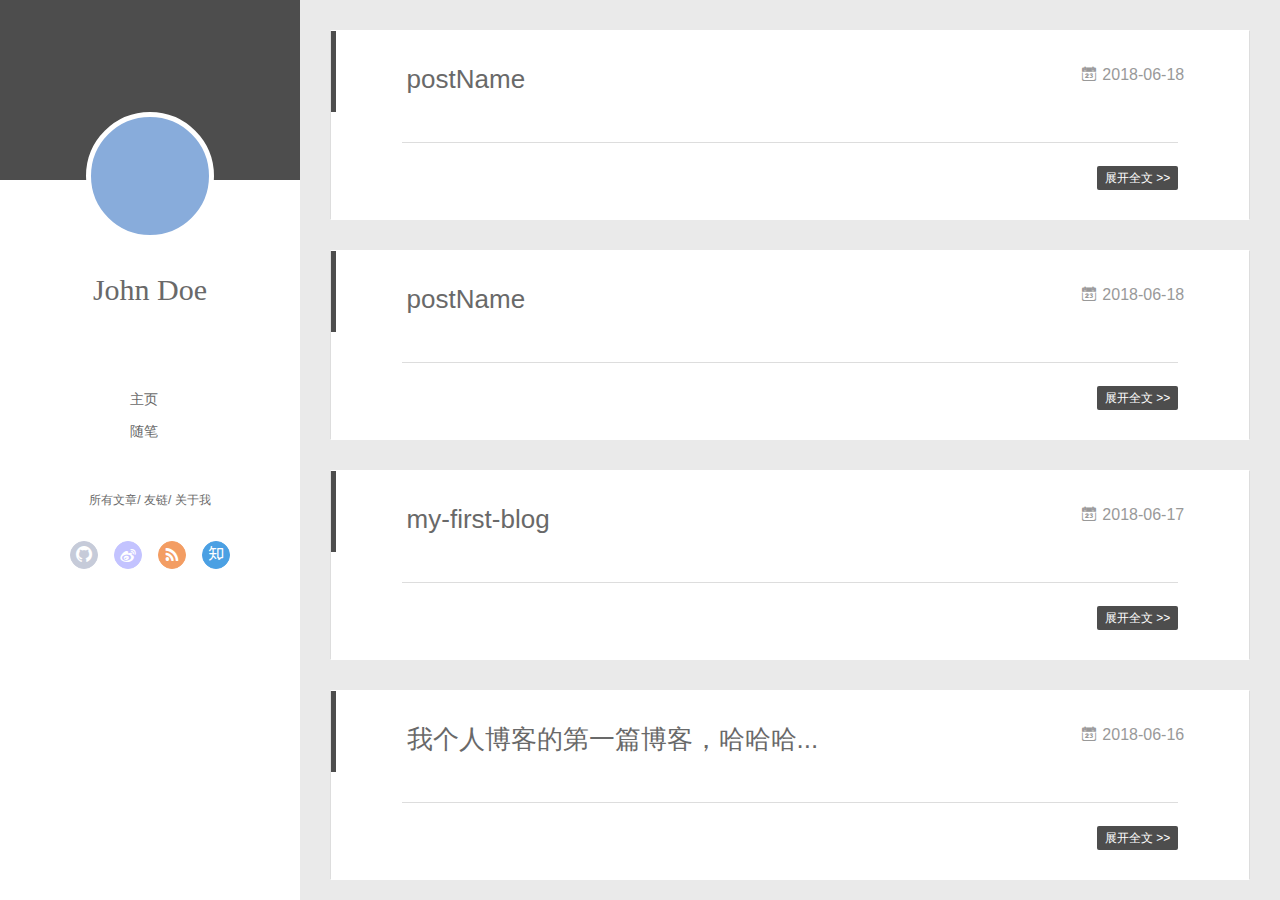
==== commit d0166262: "Site updated: 2018-06-18 00:18:01" ====
--- a/index.html
+++ b/index.html
@@ -1,425 +1,426 @@
 <!DOCTYPE html>
-
-
-
-  
-
-
-<html class="theme-next muse use-motion" lang="">
+<html>
 <head>
-  <meta charset="UTF-8"/>
-<meta http-equiv="X-UA-Compatible" content="IE=edge" />
-<meta name="viewport" content="width=device-width, initial-scale=1, maximum-scale=1"/>
-<meta name="theme-color" content="#222">
-
-
-
-
-
-
-
-
-
-<meta http-equiv="Cache-Control" content="no-transform" />
-<meta http-equiv="Cache-Control" content="no-siteapp" />
-
-
-
-
-
-
-
-
-
-
-
-
-
-
-
-
-  
-  
-  <link href="/lib/fancybox/source/jquery.fancybox.css?v=2.1.5" rel="stylesheet" type="text/css" />
-
-
-
-
-
-
-
-<link href="/lib/font-awesome/css/font-awesome.min.css?v=4.6.2" rel="stylesheet" type="text/css" />
-
-<link href="/css/main.css?v=5.1.4" rel="stylesheet" type="text/css" />
-
-
-  <link rel="apple-touch-icon" sizes="180x180" href="/images/apple-touch-icon-next.png?v=5.1.4">
-
-
-  <link rel="icon" type="image/png" sizes="32x32" href="/images/favicon-32x32-next.png?v=5.1.4">
-
-
-  <link rel="icon" type="image/png" sizes="16x16" href="/images/favicon-16x16-next.png?v=5.1.4">
-
-
-  <link rel="mask-icon" href="/images/logo.svg?v=5.1.4" color="#222">
-
-
-
-
-
-  <meta name="keywords" content="Hexo, NexT" />
-
-
-
-
-
-
-
-
-
-
-<meta property="og:type" content="website">
+  <meta charset="utf-8">
+  
+  <meta name="renderer" content="webkit">
+  <meta http-equiv="X-UA-Compatible" content="IE=edge" >
+  <link rel="dns-prefetch" href="http://yoursite.com">
+  <title>Hexo</title>
+  <meta name="viewport" content="width=device-width, initial-scale=1, maximum-scale=1">
+  <meta property="og:type" content="website">
 <meta property="og:title" content="Hexo">
 <meta property="og:url" content="http://yoursite.com/index.html">
 <meta property="og:site_name" content="Hexo">
 <meta property="og:locale" content="default">
 <meta name="twitter:card" content="summary">
 <meta name="twitter:title" content="Hexo">
-
-
-
-<script type="text/javascript" id="hexo.configurations">
-  var NexT = window.NexT || {};
-  var CONFIG = {
-    root: '/',
-    scheme: 'Muse',
-    version: '5.1.4',
-    sidebar: {"position":"left","display":"post","offset":12,"b2t":false,"scrollpercent":false,"onmobile":false},
-    fancybox: true,
-    tabs: true,
-    motion: {"enable":true,"async":false,"transition":{"post_block":"fadeIn","post_header":"slideDownIn","post_body":"slideDownIn","coll_header":"slideLeftIn","sidebar":"slideUpIn"}},
-    duoshuo: {
-      userId: '0',
-      author: 'Author'
-    },
-    algolia: {
-      applicationID: '',
-      apiKey: '',
-      indexName: '',
-      hits: {"per_page":10},
-      labels: {"input_placeholder":"Search for Posts","hits_empty":"We didn't find any results for the search: ${query}","hits_stats":"${hits} results found in ${time} ms"}
+  
+    <link rel="alternative" href="/atom.xml" title="Hexo" type="application/atom+xml">
+  
+  
+    <link rel="icon" href="/favicon.png">
+  
+  <link rel="stylesheet" type="text/css" href="/./main.0cf68a.css">
+  <style type="text/css">
+  
+    #container.show {
+      background: linear-gradient(200deg,#a0cfe4,#e8c37e);
     }
-  };
-</script>
-
-
-
-  <link rel="canonical" href="http://yoursite.com/"/>
-
-
-
-
-
-  <title>Hexo</title>
-  
-
-
-
-
-
-
-
+  </style>
+  
+
+  
 
 </head>
 
-<body itemscope itemtype="http://schema.org/WebPage" lang="default">
-
-  
-  
-    
-  
-
-  <div class="container sidebar-position-left 
-  page-home">
-    <div class="headband"></div>
-
-    <header id="header" class="header" itemscope itemtype="http://schema.org/WPHeader">
-      <div class="header-inner"><div class="site-brand-wrapper">
-  <div class="site-meta ">
-    
-
-    <div class="custom-logo-site-title">
-      <a href="/"  class="brand" rel="start">
-        <span class="logo-line-before"><i></i></span>
-        <span class="site-title">Hexo</span>
-        <span class="logo-line-after"><i></i></span>
-      </a>
-    </div>
-      
-        <p class="site-subtitle"></p>
-      
-  </div>
-
-  <div class="site-nav-toggle">
-    <button>
-      <span class="btn-bar"></span>
-      <span class="btn-bar"></span>
-      <span class="btn-bar"></span>
-    </button>
-  </div>
+<body>
+  <div id="container" q-class="show:isCtnShow">
+    <canvas id="anm-canvas" class="anm-canvas"></canvas>
+    <div class="left-col" q-class="show:isShow">
+      
+<div class="overlay" style="background: #4d4d4d"></div>
+<div class="intrude-less">
+	<header id="header" class="inner">
+		<a href="/" class="profilepic">
+			<img src="" class="js-avatar">
+		</a>
+		<hgroup>
+		  <h1 class="header-author"><a href="/">John Doe</a></h1>
+		</hgroup>
+		
+
+		<nav class="header-menu">
+			<ul>
+			
+				<li><a href="/">主页</a></li>
+	        
+				<li><a href="/tags/随笔/">随笔</a></li>
+	        
+			</ul>
+		</nav>
+		<nav class="header-smart-menu">
+    		
+    			
+    			<a q-on="click: openSlider(e, 'innerArchive')" href="javascript:void(0)">所有文章</a>
+    			
+            
+    			
+    			<a q-on="click: openSlider(e, 'friends')" href="javascript:void(0)">友链</a>
+    			
+            
+    			
+    			<a q-on="click: openSlider(e, 'aboutme')" href="javascript:void(0)">关于我</a>
+    			
+            
+		</nav>
+		<nav class="header-nav">
+			<div class="social">
+				
+					<a class="github" target="_blank" href="#" title="github"><i class="icon-github"></i></a>
+		        
+					<a class="weibo" target="_blank" href="#" title="weibo"><i class="icon-weibo"></i></a>
+		        
+					<a class="rss" target="_blank" href="#" title="rss"><i class="icon-rss"></i></a>
+		        
+					<a class="zhihu" target="_blank" href="#" title="zhihu"><i class="icon-zhihu"></i></a>
+		        
+			</div>
+		</nav>
+	</header>		
 </div>
 
-<nav class="site-nav">
-  
-
-  
-    <ul id="menu" class="menu">
-      
-        
-        <li class="menu-item menu-item-home">
-          <a href="/" rel="section">
+    </div>
+    <div class="mid-col" q-class="show:isShow,hide:isShow|isFalse">
+      
+<nav id="mobile-nav">
+  	<div class="overlay js-overlay" style="background: #4d4d4d"></div>
+	<div class="btnctn js-mobile-btnctn">
+  		<div class="slider-trigger list" q-on="click: openSlider(e)"><i class="icon icon-sort"></i></div>
+	</div>
+	<div class="intrude-less">
+		<header id="header" class="inner">
+			<div class="profilepic">
+				<img src="" class="js-avatar">
+			</div>
+			<hgroup>
+			  <h1 class="header-author js-header-author">John Doe</h1>
+			</hgroup>
+			
+			
+			
+				
+			
+				
+			
+			
+			
+			<nav class="header-nav">
+				<div class="social">
+					
+						<a class="github" target="_blank" href="#" title="github"><i class="icon-github"></i></a>
+			        
+						<a class="weibo" target="_blank" href="#" title="weibo"><i class="icon-weibo"></i></a>
+			        
+						<a class="rss" target="_blank" href="#" title="rss"><i class="icon-rss"></i></a>
+			        
+						<a class="zhihu" target="_blank" href="#" title="zhihu"><i class="icon-zhihu"></i></a>
+			        
+				</div>
+			</nav>
+
+			<nav class="header-menu js-header-menu">
+				<ul style="width: 50%">
+				
+				
+					<li style="width: 50%"><a href="/">主页</a></li>
+		        
+					<li style="width: 50%"><a href="/tags/随笔/">随笔</a></li>
+		        
+				</ul>
+			</nav>
+		</header>				
+	</div>
+	<div class="mobile-mask" style="display:none" q-show="isShow"></div>
+</nav>
+
+      <div id="wrapper" class="body-wrap">
+        <div class="menu-l">
+          <div class="canvas-wrap">
+            <canvas data-colors="#eaeaea" data-sectionHeight="100" data-contentId="js-content" id="myCanvas1" class="anm-canvas"></canvas>
+          </div>
+          <div id="js-content" class="content-ll">
             
-              <i class="menu-item-icon fa fa-fw fa-home"></i> <br />
-            
-            Home
-          </a>
-        </li>
-      
-        
-        <li class="menu-item menu-item-archives">
-          <a href="/archives/" rel="section">
-            
-              <i class="menu-item-icon fa fa-fw fa-archive"></i> <br />
-            
-            Archives
-          </a>
-        </li>
-      
-
-      
-    </ul>
-  
-
-  
-</nav>
-
-
-
- </div>
-    </header>
-
-    <main id="main" class="main">
-      <div class="main-inner">
-        <div class="content-wrap">
-          <div id="content" class="content">
-            
-  <section id="posts" class="posts-expand">
-    
-      
-
-  
-
-  
-  
-  
-
-  <article class="post post-type-normal" itemscope itemtype="http://schema.org/Article">
-  
-  
-  
-  <div class="post-block">
-    <link itemprop="mainEntityOfPage" href="http://yoursite.com/2018/06/16/我个人博客的第一篇博客，哈哈哈/">
-
-    <span hidden itemprop="author" itemscope itemtype="http://schema.org/Person">
-      <meta itemprop="name" content="John Doe">
-      <meta itemprop="description" content="">
-      <meta itemprop="image" content="/images/avatar.gif">
-    </span>
-
-    <span hidden itemprop="publisher" itemscope itemtype="http://schema.org/Organization">
-      <meta itemprop="name" content="Hexo">
-    </span>
-
-    
-      <header class="post-header">
-
-        
-        
-          <h1 class="post-title" itemprop="name headline">
-                
-                <a class="post-title-link" href="/2018/06/16/我个人博客的第一篇博客，哈哈哈/" itemprop="url">我个人博客的第一篇博客，哈哈哈...</a></h1>
-        
-
-        <div class="post-meta">
-          <span class="post-time">
-            
-              <span class="post-meta-item-icon">
-                <i class="fa fa-calendar-o"></i>
-              </span>
-              
-                <span class="post-meta-item-text">Posted on</span>
-              
-              <time title="Post created" itemprop="dateCreated datePublished" datetime="2018-06-16T22:46:27+08:00">
-                2018-06-16
-              </time>
-            
-
-            
-
-            
-          </span>
-
-          
-
-          
-            
-          
-
-          
-          
-
-          
-
-          
-
-          
-
-        </div>
+  
+    <article id="post-postName-1" class="article article-type-post  article-index" itemscope itemprop="blogPost">
+  <div class="article-inner">
+    
+      <header class="article-header">
+        
+  
+    <h1 itemprop="name">
+      <a class="article-title" href="/2018/06/18/postName-1/">postName</a>
+    </h1>
+  
+
+        
+        <a href="/2018/06/18/postName-1/" class="archive-article-date">
+  	<time datetime="2018-06-17T16:16:55.000Z" itemprop="datePublished"><i class="icon-calendar icon"></i>2018-06-18</time>
+</a>
+        
       </header>
     
-
-    
-    
-    
-    <div class="post-body" itemprop="articleBody">
-
-      
-      
-
-      
-        
-          
-            
-          
-        
-      
-    </div>
-    
-    
-    
-
-    
-
-    
-
-    
-
-    <footer class="post-footer">
-      
-
-      
-
-      
-
-      
-      
-        <div class="post-eof"></div>
-      
-    </footer>
-  </div>
-  
-  
-  
-  </article>
-
-
-    
-      
-
-  
-
-  
-  
-  
-
-  <article class="post post-type-normal" itemscope itemtype="http://schema.org/Article">
-  
-  
-  
-  <div class="post-block">
-    <link itemprop="mainEntityOfPage" href="http://yoursite.com/2018/06/16/hello-world/">
-
-    <span hidden itemprop="author" itemscope itemtype="http://schema.org/Person">
-      <meta itemprop="name" content="John Doe">
-      <meta itemprop="description" content="">
-      <meta itemprop="image" content="/images/avatar.gif">
-    </span>
-
-    <span hidden itemprop="publisher" itemscope itemtype="http://schema.org/Organization">
-      <meta itemprop="name" content="Hexo">
-    </span>
-
-    
-      <header class="post-header">
-
-        
-        
-          <h1 class="post-title" itemprop="name headline">
-                
-                <a class="post-title-link" href="/2018/06/16/hello-world/" itemprop="url">Hello World</a></h1>
-        
-
-        <div class="post-meta">
-          <span class="post-time">
-            
-              <span class="post-meta-item-icon">
-                <i class="fa fa-calendar-o"></i>
-              </span>
-              
-                <span class="post-meta-item-text">Posted on</span>
-              
-              <time title="Post created" itemprop="dateCreated datePublished" datetime="2018-06-16T20:52:54+08:00">
-                2018-06-16
-              </time>
-            
-
-            
-
-            
-          </span>
-
-          
-
-          
-            
-          
-
-          
-          
-
-          
-
-          
-
-          
-
-        </div>
+    <div class="article-entry" itemprop="articleBody">
+      
+        
+      
+
+      
+    </div>
+    <div class="article-info article-info-index">
+      
+      
+      
+
+      
+        <p class="article-more-link">
+          <a class="article-more-a" href="/2018/06/18/postName-1/">展开全文 >></a>
+        </p>
+      
+
+      
+      <div class="clearfix"></div>
+    </div>
+  </div>
+</article>
+
+<aside class="wrap-side-operation">
+    <div class="mod-side-operation">
+        
+        <div class="jump-container" id="js-jump-container" style="display:none;">
+            <a href="javascript:void(0)" class="mod-side-operation__jump-to-top">
+                <i class="icon-font icon-back"></i>
+            </a>
+            <div id="js-jump-plan-container" class="jump-plan-container" style="top: -11px;">
+                <i class="icon-font icon-plane jump-plane"></i>
+            </div>
+        </div>
+        
+        
+    </div>
+</aside>
+
+
+
+
+  
+    <article id="post-postName" class="article article-type-post  article-index" itemscope itemprop="blogPost">
+  <div class="article-inner">
+    
+      <header class="article-header">
+        
+  
+    <h1 itemprop="name">
+      <a class="article-title" href="/2018/06/18/postName/">postName</a>
+    </h1>
+  
+
+        
+        <a href="/2018/06/18/postName/" class="archive-article-date">
+  	<time datetime="2018-06-17T16:16:38.000Z" itemprop="datePublished"><i class="icon-calendar icon"></i>2018-06-18</time>
+</a>
+        
       </header>
     
-
-    
-    
-    
-    <div class="post-body" itemprop="articleBody">
-
-      
-      
-
-      
-        
-          
-            <p>Welcome to <a href="https://hexo.io/" target="_blank" rel="noopener">Hexo</a>! This is your very first post. Check <a href="https://hexo.io/docs/" target="_blank" rel="noopener">documentation</a> for more info. If you get any problems when using Hexo, you can find the answer in <a href="https://hexo.io/docs/troubleshooting.html" target="_blank" rel="noopener">troubleshooting</a> or you can ask me on <a href="https://github.com/hexojs/hexo/issues" target="_blank" rel="noopener">GitHub</a>.</p>
+    <div class="article-entry" itemprop="articleBody">
+      
+        
+      
+
+      
+    </div>
+    <div class="article-info article-info-index">
+      
+      
+      
+
+      
+        <p class="article-more-link">
+          <a class="article-more-a" href="/2018/06/18/postName/">展开全文 >></a>
+        </p>
+      
+
+      
+      <div class="clearfix"></div>
+    </div>
+  </div>
+</article>
+
+<aside class="wrap-side-operation">
+    <div class="mod-side-operation">
+        
+        <div class="jump-container" id="js-jump-container" style="display:none;">
+            <a href="javascript:void(0)" class="mod-side-operation__jump-to-top">
+                <i class="icon-font icon-back"></i>
+            </a>
+            <div id="js-jump-plan-container" class="jump-plan-container" style="top: -11px;">
+                <i class="icon-font icon-plane jump-plane"></i>
+            </div>
+        </div>
+        
+        
+    </div>
+</aside>
+
+
+
+
+  
+    <article id="post-my-first-blog" class="article article-type-post  article-index" itemscope itemprop="blogPost">
+  <div class="article-inner">
+    
+      <header class="article-header">
+        
+  
+    <h1 itemprop="name">
+      <a class="article-title" href="/2018/06/17/my-first-blog/">my-first-blog</a>
+    </h1>
+  
+
+        
+        <a href="/2018/06/17/my-first-blog/" class="archive-article-date">
+  	<time datetime="2018-06-17T15:54:41.000Z" itemprop="datePublished"><i class="icon-calendar icon"></i>2018-06-17</time>
+</a>
+        
+      </header>
+    
+    <div class="article-entry" itemprop="articleBody">
+      
+        
+      
+
+      
+    </div>
+    <div class="article-info article-info-index">
+      
+      
+      
+
+      
+        <p class="article-more-link">
+          <a class="article-more-a" href="/2018/06/17/my-first-blog/">展开全文 >></a>
+        </p>
+      
+
+      
+      <div class="clearfix"></div>
+    </div>
+  </div>
+</article>
+
+<aside class="wrap-side-operation">
+    <div class="mod-side-operation">
+        
+        <div class="jump-container" id="js-jump-container" style="display:none;">
+            <a href="javascript:void(0)" class="mod-side-operation__jump-to-top">
+                <i class="icon-font icon-back"></i>
+            </a>
+            <div id="js-jump-plan-container" class="jump-plan-container" style="top: -11px;">
+                <i class="icon-font icon-plane jump-plane"></i>
+            </div>
+        </div>
+        
+        
+    </div>
+</aside>
+
+
+
+
+  
+    <article id="post-我个人博客的第一篇博客，哈哈哈" class="article article-type-post  article-index" itemscope itemprop="blogPost">
+  <div class="article-inner">
+    
+      <header class="article-header">
+        
+  
+    <h1 itemprop="name">
+      <a class="article-title" href="/2018/06/16/我个人博客的第一篇博客，哈哈哈/">我个人博客的第一篇博客，哈哈哈...</a>
+    </h1>
+  
+
+        
+        <a href="/2018/06/16/我个人博客的第一篇博客，哈哈哈/" class="archive-article-date">
+  	<time datetime="2018-06-16T14:46:27.000Z" itemprop="datePublished"><i class="icon-calendar icon"></i>2018-06-16</time>
+</a>
+        
+      </header>
+    
+    <div class="article-entry" itemprop="articleBody">
+      
+        
+      
+
+      
+    </div>
+    <div class="article-info article-info-index">
+      
+      
+      
+
+      
+        <p class="article-more-link">
+          <a class="article-more-a" href="/2018/06/16/我个人博客的第一篇博客，哈哈哈/">展开全文 >></a>
+        </p>
+      
+
+      
+      <div class="clearfix"></div>
+    </div>
+  </div>
+</article>
+
+<aside class="wrap-side-operation">
+    <div class="mod-side-operation">
+        
+        <div class="jump-container" id="js-jump-container" style="display:none;">
+            <a href="javascript:void(0)" class="mod-side-operation__jump-to-top">
+                <i class="icon-font icon-back"></i>
+            </a>
+            <div id="js-jump-plan-container" class="jump-plan-container" style="top: -11px;">
+                <i class="icon-font icon-plane jump-plane"></i>
+            </div>
+        </div>
+        
+        
+    </div>
+</aside>
+
+
+
+
+  
+    <article id="post-hello-world" class="article article-type-post  article-index" itemscope itemprop="blogPost">
+  <div class="article-inner">
+    
+      <header class="article-header">
+        
+  
+    <h1 itemprop="name">
+      <a class="article-title" href="/2018/06/16/hello-world/">Hello World</a>
+    </h1>
+  
+
+        
+        <a href="/2018/06/16/hello-world/" class="archive-article-date">
+  	<time datetime="2018-06-16T12:52:54.624Z" itemprop="datePublished"><i class="icon-calendar icon"></i>2018-06-16</time>
+</a>
+        
+      </header>
+    
+    <div class="article-entry" itemprop="articleBody">
+      
+        <p>Welcome to <a href="https://hexo.io/" target="_blank" rel="noopener">Hexo</a>! This is your very first post. Check <a href="https://hexo.io/docs/" target="_blank" rel="noopener">documentation</a> for more info. If you get any problems when using Hexo, you can find the answer in <a href="https://hexo.io/docs/troubleshooting.html" target="_blank" rel="noopener">troubleshooting</a> or you can ask me on <a href="https://github.com/hexojs/hexo/issues" target="_blank" rel="noopener">GitHub</a>.</p>
 <h2 id="Quick-Start"><a href="#Quick-Start" class="headerlink" title="Quick Start"></a>Quick Start</h2><h3 id="Create-a-new-post"><a href="#Create-a-new-post" class="headerlink" title="Create a new post"></a>Create a new post</h3><figure class="highlight bash"><table><tr><td class="gutter"><pre><span class="line">1</span><br></pre></td><td class="code"><pre><span class="line">$ hexo new <span class="string">"My New Post"</span></span><br></pre></td></tr></table></figure>
 <p>More info: <a href="https://hexo.io/docs/writing.html" target="_blank" rel="noopener">Writing</a></p>
 <h3 id="Run-server"><a href="#Run-server" class="headerlink" title="Run server"></a>Run server</h3><figure class="highlight bash"><table><tr><td class="gutter"><pre><span class="line">1</span><br></pre></td><td class="code"><pre><span class="line">$ hexo server</span><br></pre></td></tr></table></figure>
@@ -429,307 +430,293 @@
 <h3 id="Deploy-to-remote-sites"><a href="#Deploy-to-remote-sites" class="headerlink" title="Deploy to remote sites"></a>Deploy to remote sites</h3><figure class="highlight bash"><table><tr><td class="gutter"><pre><span class="line">1</span><br></pre></td><td class="code"><pre><span class="line">$ hexo deploy</span><br></pre></td></tr></table></figure>
 <p>More info: <a href="https://hexo.io/docs/deployment.html" target="_blank" rel="noopener">Deployment</a></p>
 
+      
+
+      
+    </div>
+    <div class="article-info article-info-index">
+      
+      
+      
+
+      
+        <p class="article-more-link">
+          <a class="article-more-a" href="/2018/06/16/hello-world/">展开全文 >></a>
+        </p>
+      
+
+      
+      <div class="clearfix"></div>
+    </div>
+  </div>
+</article>
+
+<aside class="wrap-side-operation">
+    <div class="mod-side-operation">
+        
+        <div class="jump-container" id="js-jump-container" style="display:none;">
+            <a href="javascript:void(0)" class="mod-side-operation__jump-to-top">
+                <i class="icon-font icon-back"></i>
+            </a>
+            <div id="js-jump-plan-container" class="jump-plan-container" style="top: -11px;">
+                <i class="icon-font icon-plane jump-plane"></i>
+            </div>
+        </div>
+        
+        
+    </div>
+</aside>
+
+
+
+
+  
+  
+
+
+          </div>
+        </div>
+      </div>
+      <footer id="footer">
+  <div class="outer">
+    <div id="footer-info">
+    	<div class="footer-left">
+    		&copy; 2018 John Doe
+    	</div>
+      	<div class="footer-right">
+      		<a href="http://hexo.io/" target="_blank">Hexo</a>  Theme <a href="https://github.com/litten/hexo-theme-yilia" target="_blank">Yilia</a> by Litten
+      	</div>
+    </div>
+  </div>
+</footer>
+    </div>
+    <script>
+	var yiliaConfig = {
+		mathjax: false,
+		isHome: true,
+		isPost: false,
+		isArchive: false,
+		isTag: false,
+		isCategory: false,
+		open_in_new: false,
+		toc_hide_index: true,
+		root: "/",
+		innerArchive: true,
+		showTags: false
+	}
+</script>
+
+<script>!function(t){function n(e){if(r[e])return r[e].exports;var i=r[e]={exports:{},id:e,loaded:!1};return t[e].call(i.exports,i,i.exports,n),i.loaded=!0,i.exports}var r={};n.m=t,n.c=r,n.p="./",n(0)}([function(t,n,r){r(195),t.exports=r(191)},function(t,n,r){var e=r(3),i=r(52),o=r(27),u=r(28),c=r(53),f="prototype",a=function(t,n,r){var s,l,h,v,p=t&a.F,d=t&a.G,y=t&a.S,g=t&a.P,b=t&a.B,m=d?e:y?e[n]||(e[n]={}):(e[n]||{})[f],x=d?i:i[n]||(i[n]={}),w=x[f]||(x[f]={});d&&(r=n);for(s in r)l=!p&&m&&void 0!==m[s],h=(l?m:r)[s],v=b&&l?c(h,e):g&&"function"==typeof h?c(Function.call,h):h,m&&u(m,s,h,t&a.U),x[s]!=h&&o(x,s,v),g&&w[s]!=h&&(w[s]=h)};e.core=i,a.F=1,a.G=2,a.S=4,a.P=8,a.B=16,a.W=32,a.U=64,a.R=128,t.exports=a},function(t,n,r){var e=r(6);t.exports=function(t){if(!e(t))throw TypeError(t+" is not an object!");return t}},function(t,n){var r=t.exports="undefined"!=typeof window&&window.Math==Math?window:"undefined"!=typeof self&&self.Math==Math?self:Function("return this")();"number"==typeof __g&&(__g=r)},function(t,n){t.exports=function(t){try{return!!t()}catch(t){return!0}}},function(t,n){var r=t.exports="undefined"!=typeof window&&window.Math==Math?window:"undefined"!=typeof self&&self.Math==Math?self:Function("return this")();"number"==typeof __g&&(__g=r)},function(t,n){t.exports=function(t){return"object"==typeof t?null!==t:"function"==typeof t}},function(t,n,r){var e=r(126)("wks"),i=r(76),o=r(3).Symbol,u="function"==typeof o;(t.exports=function(t){return e[t]||(e[t]=u&&o[t]||(u?o:i)("Symbol."+t))}).store=e},function(t,n){var r={}.hasOwnProperty;t.exports=function(t,n){return r.call(t,n)}},function(t,n,r){var e=r(94),i=r(33);t.exports=function(t){return e(i(t))}},function(t,n,r){t.exports=!r(4)(function(){return 7!=Object.defineProperty({},"a",{get:function(){return 7}}).a})},function(t,n,r){var e=r(2),i=r(167),o=r(50),u=Object.defineProperty;n.f=r(10)?Object.defineProperty:function(t,n,r){if(e(t),n=o(n,!0),e(r),i)try{return u(t,n,r)}catch(t){}if("get"in r||"set"in r)throw TypeError("Accessors not supported!");return"value"in r&&(t[n]=r.value),t}},function(t,n,r){t.exports=!r(18)(function(){return 7!=Object.defineProperty({},"a",{get:function(){return 7}}).a})},function(t,n,r){var e=r(14),i=r(22);t.exports=r(12)?function(t,n,r){return e.f(t,n,i(1,r))}:function(t,n,r){return t[n]=r,t}},function(t,n,r){var e=r(20),i=r(58),o=r(42),u=Object.defineProperty;n.f=r(12)?Object.defineProperty:function(t,n,r){if(e(t),n=o(n,!0),e(r),i)try{return u(t,n,r)}catch(t){}if("get"in r||"set"in r)throw TypeError("Accessors not supported!");return"value"in r&&(t[n]=r.value),t}},function(t,n,r){var e=r(40)("wks"),i=r(23),o=r(5).Symbol,u="function"==typeof o;(t.exports=function(t){return e[t]||(e[t]=u&&o[t]||(u?o:i)("Symbol."+t))}).store=e},function(t,n,r){var e=r(67),i=Math.min;t.exports=function(t){return t>0?i(e(t),9007199254740991):0}},function(t,n,r){var e=r(46);t.exports=function(t){return Object(e(t))}},function(t,n){t.exports=function(t){try{return!!t()}catch(t){return!0}}},function(t,n,r){var e=r(63),i=r(34);t.exports=Object.keys||function(t){return e(t,i)}},function(t,n,r){var e=r(21);t.exports=function(t){if(!e(t))throw TypeError(t+" is not an object!");return t}},function(t,n){t.exports=function(t){return"object"==typeof t?null!==t:"function"==typeof t}},function(t,n){t.exports=function(t,n){return{enumerable:!(1&t),configurable:!(2&t),writable:!(4&t),value:n}}},function(t,n){var r=0,e=Math.random();t.exports=function(t){return"Symbol(".concat(void 0===t?"":t,")_",(++r+e).toString(36))}},function(t,n){var r={}.hasOwnProperty;t.exports=function(t,n){return r.call(t,n)}},function(t,n){var r=t.exports={version:"2.4.0"};"number"==typeof __e&&(__e=r)},function(t,n){t.exports=function(t){if("function"!=typeof t)throw TypeError(t+" is not a function!");return t}},function(t,n,r){var e=r(11),i=r(66);t.exports=r(10)?function(t,n,r){return e.f(t,n,i(1,r))}:function(t,n,r){return t[n]=r,t}},function(t,n,r){var e=r(3),i=r(27),o=r(24),u=r(76)("src"),c="toString",f=Function[c],a=(""+f).split(c);r(52).inspectSource=function(t){return f.call(t)},(t.exports=function(t,n,r,c){var f="function"==typeof r;f&&(o(r,"name")||i(r,"name",n)),t[n]!==r&&(f&&(o(r,u)||i(r,u,t[n]?""+t[n]:a.join(String(n)))),t===e?t[n]=r:c?t[n]?t[n]=r:i(t,n,r):(delete t[n],i(t,n,r)))})(Function.prototype,c,function(){return"function"==typeof this&&this[u]||f.call(this)})},function(t,n,r){var e=r(1),i=r(4),o=r(46),u=function(t,n,r,e){var i=String(o(t)),u="<"+n;return""!==r&&(u+=" "+r+'="'+String(e).replace(/"/g,"&quot;")+'"'),u+">"+i+"</"+n+">"};t.exports=function(t,n){var r={};r[t]=n(u),e(e.P+e.F*i(function(){var n=""[t]('"');return n!==n.toLowerCase()||n.split('"').length>3}),"String",r)}},function(t,n,r){var e=r(115),i=r(46);t.exports=function(t){return e(i(t))}},function(t,n,r){var e=r(116),i=r(66),o=r(30),u=r(50),c=r(24),f=r(167),a=Object.getOwnPropertyDescriptor;n.f=r(10)?a:function(t,n){if(t=o(t),n=u(n,!0),f)try{return a(t,n)}catch(t){}if(c(t,n))return i(!e.f.call(t,n),t[n])}},function(t,n,r){var e=r(24),i=r(17),o=r(145)("IE_PROTO"),u=Object.prototype;t.exports=Object.getPrototypeOf||function(t){return t=i(t),e(t,o)?t[o]:"function"==typeof t.constructor&&t instanceof t.constructor?t.constructor.prototype:t instanceof Object?u:null}},function(t,n){t.exports=function(t){if(void 0==t)throw TypeError("Can't call method on  "+t);return t}},function(t,n){t.exports="constructor,hasOwnProperty,isPrototypeOf,propertyIsEnumerable,toLocaleString,toString,valueOf".split(",")},function(t,n){t.exports={}},function(t,n){t.exports=!0},function(t,n){n.f={}.propertyIsEnumerable},function(t,n,r){var e=r(14).f,i=r(8),o=r(15)("toStringTag");t.exports=function(t,n,r){t&&!i(t=r?t:t.prototype,o)&&e(t,o,{configurable:!0,value:n})}},function(t,n,r){var e=r(40)("keys"),i=r(23);t.exports=function(t){return e[t]||(e[t]=i(t))}},function(t,n,r){var e=r(5),i="__core-js_shared__",o=e[i]||(e[i]={});t.exports=function(t){return o[t]||(o[t]={})}},function(t,n){var r=Math.ceil,e=Math.floor;t.exports=function(t){return isNaN(t=+t)?0:(t>0?e:r)(t)}},function(t,n,r){var e=r(21);t.exports=function(t,n){if(!e(t))return t;var r,i;if(n&&"function"==typeof(r=t.toString)&&!e(i=r.call(t)))return i;if("function"==typeof(r=t.valueOf)&&!e(i=r.call(t)))return i;if(!n&&"function"==typeof(r=t.toString)&&!e(i=r.call(t)))return i;throw TypeError("Can't convert object to primitive value")}},function(t,n,r){var e=r(5),i=r(25),o=r(36),u=r(44),c=r(14).f;t.exports=function(t){var n=i.Symbol||(i.Symbol=o?{}:e.Symbol||{});"_"==t.charAt(0)||t in n||c(n,t,{value:u.f(t)})}},function(t,n,r){n.f=r(15)},function(t,n){var r={}.toString;t.exports=function(t){return r.call(t).slice(8,-1)}},function(t,n){t.exports=function(t){if(void 0==t)throw TypeError("Can't call method on  "+t);return t}},function(t,n,r){var e=r(4);t.exports=function(t,n){return!!t&&e(function(){n?t.call(null,function(){},1):t.call(null)})}},function(t,n,r){var e=r(53),i=r(115),o=r(17),u=r(16),c=r(203);t.exports=function(t,n){var r=1==t,f=2==t,a=3==t,s=4==t,l=6==t,h=5==t||l,v=n||c;return function(n,c,p){for(var d,y,g=o(n),b=i(g),m=e(c,p,3),x=u(b.length),w=0,S=r?v(n,x):f?v(n,0):void 0;x>w;w++)if((h||w in b)&&(d=b[w],y=m(d,w,g),t))if(r)S[w]=y;else if(y)switch(t){case 3:return!0;case 5:return d;case 6:return w;case 2:S.push(d)}else if(s)return!1;return l?-1:a||s?s:S}}},function(t,n,r){var e=r(1),i=r(52),o=r(4);t.exports=function(t,n){var r=(i.Object||{})[t]||Object[t],u={};u[t]=n(r),e(e.S+e.F*o(function(){r(1)}),"Object",u)}},function(t,n,r){var e=r(6);t.exports=function(t,n){if(!e(t))return t;var r,i;if(n&&"function"==typeof(r=t.toString)&&!e(i=r.call(t)))return i;if("function"==typeof(r=t.valueOf)&&!e(i=r.call(t)))return i;if(!n&&"function"==typeof(r=t.toString)&&!e(i=r.call(t)))return i;throw TypeError("Can't convert object to primitive value")}},function(t,n,r){var e=r(5),i=r(25),o=r(91),u=r(13),c="prototype",f=function(t,n,r){var a,s,l,h=t&f.F,v=t&f.G,p=t&f.S,d=t&f.P,y=t&f.B,g=t&f.W,b=v?i:i[n]||(i[n]={}),m=b[c],x=v?e:p?e[n]:(e[n]||{})[c];v&&(r=n);for(a in r)(s=!h&&x&&void 0!==x[a])&&a in b||(l=s?x[a]:r[a],b[a]=v&&"function"!=typeof x[a]?r[a]:y&&s?o(l,e):g&&x[a]==l?function(t){var n=function(n,r,e){if(this instanceof t){switch(arguments.length){case 0:return new t;case 1:return new t(n);case 2:return new t(n,r)}return new t(n,r,e)}return t.apply(this,arguments)};return n[c]=t[c],n}(l):d&&"function"==typeof l?o(Function.call,l):l,d&&((b.virtual||(b.virtual={}))[a]=l,t&f.R&&m&&!m[a]&&u(m,a,l)))};f.F=1,f.G=2,f.S=4,f.P=8,f.B=16,f.W=32,f.U=64,f.R=128,t.exports=f},function(t,n){var r=t.exports={version:"2.4.0"};"number"==typeof __e&&(__e=r)},function(t,n,r){var e=r(26);t.exports=function(t,n,r){if(e(t),void 0===n)return t;switch(r){case 1:return function(r){return t.call(n,r)};case 2:return function(r,e){return t.call(n,r,e)};case 3:return function(r,e,i){return t.call(n,r,e,i)}}return function(){return t.apply(n,arguments)}}},function(t,n,r){var e=r(183),i=r(1),o=r(126)("metadata"),u=o.store||(o.store=new(r(186))),c=function(t,n,r){var i=u.get(t);if(!i){if(!r)return;u.set(t,i=new e)}var o=i.get(n);if(!o){if(!r)return;i.set(n,o=new e)}return o},f=function(t,n,r){var e=c(n,r,!1);return void 0!==e&&e.has(t)},a=function(t,n,r){var e=c(n,r,!1);return void 0===e?void 0:e.get(t)},s=function(t,n,r,e){c(r,e,!0).set(t,n)},l=function(t,n){var r=c(t,n,!1),e=[];return r&&r.forEach(function(t,n){e.push(n)}),e},h=function(t){return void 0===t||"symbol"==typeof t?t:String(t)},v=function(t){i(i.S,"Reflect",t)};t.exports={store:u,map:c,has:f,get:a,set:s,keys:l,key:h,exp:v}},function(t,n,r){"use strict";if(r(10)){var e=r(69),i=r(3),o=r(4),u=r(1),c=r(127),f=r(152),a=r(53),s=r(68),l=r(66),h=r(27),v=r(73),p=r(67),d=r(16),y=r(75),g=r(50),b=r(24),m=r(180),x=r(114),w=r(6),S=r(17),_=r(137),O=r(70),E=r(32),P=r(71).f,j=r(154),F=r(76),M=r(7),A=r(48),N=r(117),T=r(146),I=r(155),k=r(80),L=r(123),R=r(74),C=r(130),D=r(160),U=r(11),W=r(31),G=U.f,B=W.f,V=i.RangeError,z=i.TypeError,q=i.Uint8Array,K="ArrayBuffer",J="Shared"+K,Y="BYTES_PER_ELEMENT",H="prototype",$=Array[H],X=f.ArrayBuffer,Q=f.DataView,Z=A(0),tt=A(2),nt=A(3),rt=A(4),et=A(5),it=A(6),ot=N(!0),ut=N(!1),ct=I.values,ft=I.keys,at=I.entries,st=$.lastIndexOf,lt=$.reduce,ht=$.reduceRight,vt=$.join,pt=$.sort,dt=$.slice,yt=$.toString,gt=$.toLocaleString,bt=M("iterator"),mt=M("toStringTag"),xt=F("typed_constructor"),wt=F("def_constructor"),St=c.CONSTR,_t=c.TYPED,Ot=c.VIEW,Et="Wrong length!",Pt=A(1,function(t,n){return Tt(T(t,t[wt]),n)}),jt=o(function(){return 1===new q(new Uint16Array([1]).buffer)[0]}),Ft=!!q&&!!q[H].set&&o(function(){new q(1).set({})}),Mt=function(t,n){if(void 0===t)throw z(Et);var r=+t,e=d(t);if(n&&!m(r,e))throw V(Et);return e},At=function(t,n){var r=p(t);if(r<0||r%n)throw V("Wrong offset!");return r},Nt=function(t){if(w(t)&&_t in t)return t;throw z(t+" is not a typed array!")},Tt=function(t,n){if(!(w(t)&&xt in t))throw z("It is not a typed array constructor!");return new t(n)},It=function(t,n){return kt(T(t,t[wt]),n)},kt=function(t,n){for(var r=0,e=n.length,i=Tt(t,e);e>r;)i[r]=n[r++];return i},Lt=function(t,n,r){G(t,n,{get:function(){return this._d[r]}})},Rt=function(t){var n,r,e,i,o,u,c=S(t),f=arguments.length,s=f>1?arguments[1]:void 0,l=void 0!==s,h=j(c);if(void 0!=h&&!_(h)){for(u=h.call(c),e=[],n=0;!(o=u.next()).done;n++)e.push(o.value);c=e}for(l&&f>2&&(s=a(s,arguments[2],2)),n=0,r=d(c.length),i=Tt(this,r);r>n;n++)i[n]=l?s(c[n],n):c[n];return i},Ct=function(){for(var t=0,n=arguments.length,r=Tt(this,n);n>t;)r[t]=arguments[t++];return r},Dt=!!q&&o(function(){gt.call(new q(1))}),Ut=function(){return gt.apply(Dt?dt.call(Nt(this)):Nt(this),arguments)},Wt={copyWithin:function(t,n){return D.call(Nt(this),t,n,arguments.length>2?arguments[2]:void 0)},every:function(t){return rt(Nt(this),t,arguments.length>1?arguments[1]:void 0)},fill:function(t){return C.apply(Nt(this),arguments)},filter:function(t){return It(this,tt(Nt(this),t,arguments.length>1?arguments[1]:void 0))},find:function(t){return et(Nt(this),t,arguments.length>1?arguments[1]:void 0)},findIndex:function(t){return it(Nt(this),t,arguments.length>1?arguments[1]:void 0)},forEach:function(t){Z(Nt(this),t,arguments.length>1?arguments[1]:void 0)},indexOf:function(t){return ut(Nt(this),t,arguments.length>1?arguments[1]:void 0)},includes:function(t){return ot(Nt(this),t,arguments.length>1?arguments[1]:void 0)},join:function(t){return vt.apply(Nt(this),arguments)},lastIndexOf:function(t){return st.apply(Nt(this),arguments)},map:function(t){return Pt(Nt(this),t,arguments.length>1?arguments[1]:void 0)},reduce:function(t){return lt.apply(Nt(this),arguments)},reduceRight:function(t){return ht.apply(Nt(this),arguments)},reverse:function(){for(var t,n=this,r=Nt(n).length,e=Math.floor(r/2),i=0;i<e;)t=n[i],n[i++]=n[--r],n[r]=t;return n},some:function(t){return nt(Nt(this),t,arguments.length>1?arguments[1]:void 0)},sort:function(t){return pt.call(Nt(this),t)},subarray:function(t,n){var r=Nt(this),e=r.length,i=y(t,e);return new(T(r,r[wt]))(r.buffer,r.byteOffset+i*r.BYTES_PER_ELEMENT,d((void 0===n?e:y(n,e))-i))}},Gt=function(t,n){return It(this,dt.call(Nt(this),t,n))},Bt=function(t){Nt(this);var n=At(arguments[1],1),r=this.length,e=S(t),i=d(e.length),o=0;if(i+n>r)throw V(Et);for(;o<i;)this[n+o]=e[o++]},Vt={entries:function(){return at.call(Nt(this))},keys:function(){return ft.call(Nt(this))},values:function(){return ct.call(Nt(this))}},zt=function(t,n){return w(t)&&t[_t]&&"symbol"!=typeof n&&n in t&&String(+n)==String(n)},qt=function(t,n){return zt(t,n=g(n,!0))?l(2,t[n]):B(t,n)},Kt=function(t,n,r){return!(zt(t,n=g(n,!0))&&w(r)&&b(r,"value"))||b(r,"get")||b(r,"set")||r.configurable||b(r,"writable")&&!r.writable||b(r,"enumerable")&&!r.enumerable?G(t,n,r):(t[n]=r.value,t)};St||(W.f=qt,U.f=Kt),u(u.S+u.F*!St,"Object",{getOwnPropertyDescriptor:qt,defineProperty:Kt}),o(function(){yt.call({})})&&(yt=gt=function(){return vt.call(this)});var Jt=v({},Wt);v(Jt,Vt),h(Jt,bt,Vt.values),v(Jt,{slice:Gt,set:Bt,constructor:function(){},toString:yt,toLocaleString:Ut}),Lt(Jt,"buffer","b"),Lt(Jt,"byteOffset","o"),Lt(Jt,"byteLength","l"),Lt(Jt,"length","e"),G(Jt,mt,{get:function(){return this[_t]}}),t.exports=function(t,n,r,f){f=!!f;var a=t+(f?"Clamped":"")+"Array",l="Uint8Array"!=a,v="get"+t,p="set"+t,y=i[a],g=y||{},b=y&&E(y),m=!y||!c.ABV,S={},_=y&&y[H],j=function(t,r){var e=t._d;return e.v[v](r*n+e.o,jt)},F=function(t,r,e){var i=t._d;f&&(e=(e=Math.round(e))<0?0:e>255?255:255&e),i.v[p](r*n+i.o,e,jt)},M=function(t,n){G(t,n,{get:function(){return j(this,n)},set:function(t){return F(this,n,t)},enumerable:!0})};m?(y=r(function(t,r,e,i){s(t,y,a,"_d");var o,u,c,f,l=0,v=0;if(w(r)){if(!(r instanceof X||(f=x(r))==K||f==J))return _t in r?kt(y,r):Rt.call(y,r);o=r,v=At(e,n);var p=r.byteLength;if(void 0===i){if(p%n)throw V(Et);if((u=p-v)<0)throw V(Et)}else if((u=d(i)*n)+v>p)throw V(Et);c=u/n}else c=Mt(r,!0),u=c*n,o=new X(u);for(h(t,"_d",{b:o,o:v,l:u,e:c,v:new Q(o)});l<c;)M(t,l++)}),_=y[H]=O(Jt),h(_,"constructor",y)):L(function(t){new y(null),new y(t)},!0)||(y=r(function(t,r,e,i){s(t,y,a);var o;return w(r)?r instanceof X||(o=x(r))==K||o==J?void 0!==i?new g(r,At(e,n),i):void 0!==e?new g(r,At(e,n)):new g(r):_t in r?kt(y,r):Rt.call(y,r):new g(Mt(r,l))}),Z(b!==Function.prototype?P(g).concat(P(b)):P(g),function(t){t in y||h(y,t,g[t])}),y[H]=_,e||(_.constructor=y));var A=_[bt],N=!!A&&("values"==A.name||void 0==A.name),T=Vt.values;h(y,xt,!0),h(_,_t,a),h(_,Ot,!0),h(_,wt,y),(f?new y(1)[mt]==a:mt in _)||G(_,mt,{get:function(){return a}}),S[a]=y,u(u.G+u.W+u.F*(y!=g),S),u(u.S,a,{BYTES_PER_ELEMENT:n,from:Rt,of:Ct}),Y in _||h(_,Y,n),u(u.P,a,Wt),R(a),u(u.P+u.F*Ft,a,{set:Bt}),u(u.P+u.F*!N,a,Vt),u(u.P+u.F*(_.toString!=yt),a,{toString:yt}),u(u.P+u.F*o(function(){new y(1).slice()}),a,{slice:Gt}),u(u.P+u.F*(o(function(){return[1,2].toLocaleString()!=new y([1,2]).toLocaleString()})||!o(function(){_.toLocaleString.call([1,2])})),a,{toLocaleString:Ut}),k[a]=N?A:T,e||N||h(_,bt,T)}}else t.exports=function(){}},function(t,n){var r={}.toString;t.exports=function(t){return r.call(t).slice(8,-1)}},function(t,n,r){var e=r(21),i=r(5).document,o=e(i)&&e(i.createElement);t.exports=function(t){return o?i.createElement(t):{}}},function(t,n,r){t.exports=!r(12)&&!r(18)(function(){return 7!=Object.defineProperty(r(57)("div"),"a",{get:function(){return 7}}).a})},function(t,n,r){"use strict";var e=r(36),i=r(51),o=r(64),u=r(13),c=r(8),f=r(35),a=r(96),s=r(38),l=r(103),h=r(15)("iterator"),v=!([].keys&&"next"in[].keys()),p="keys",d="values",y=function(){return this};t.exports=function(t,n,r,g,b,m,x){a(r,n,g);var w,S,_,O=function(t){if(!v&&t in F)return F[t];switch(t){case p:case d:return function(){return new r(this,t)}}return function(){return new r(this,t)}},E=n+" Iterator",P=b==d,j=!1,F=t.prototype,M=F[h]||F["@@iterator"]||b&&F[b],A=M||O(b),N=b?P?O("entries"):A:void 0,T="Array"==n?F.entries||M:M;if(T&&(_=l(T.call(new t)))!==Object.prototype&&(s(_,E,!0),e||c(_,h)||u(_,h,y)),P&&M&&M.name!==d&&(j=!0,A=function(){return M.call(this)}),e&&!x||!v&&!j&&F[h]||u(F,h,A),f[n]=A,f[E]=y,b)if(w={values:P?A:O(d),keys:m?A:O(p),entries:N},x)for(S in w)S in F||o(F,S,w[S]);else i(i.P+i.F*(v||j),n,w);return w}},function(t,n,r){var e=r(20),i=r(100),o=r(34),u=r(39)("IE_PROTO"),c=function(){},f="prototype",a=function(){var t,n=r(57)("iframe"),e=o.length;for(n.style.display="none",r(93).appendChild(n),n.src="javascript:",t=n.contentWindow.document,t.open(),t.write("<script>document.F=Object<\/script>"),t.close(),a=t.F;e--;)delete a[f][o[e]];return a()};t.exports=Object.create||function(t,n){var r;return null!==t?(c[f]=e(t),r=new c,c[f]=null,r[u]=t):r=a(),void 0===n?r:i(r,n)}},function(t,n,r){var e=r(63),i=r(34).concat("length","prototype");n.f=Object.getOwnPropertyNames||function(t){return e(t,i)}},function(t,n){n.f=Object.getOwnPropertySymbols},function(t,n,r){var e=r(8),i=r(9),o=r(90)(!1),u=r(39)("IE_PROTO");t.exports=function(t,n){var r,c=i(t),f=0,a=[];for(r in c)r!=u&&e(c,r)&&a.push(r);for(;n.length>f;)e(c,r=n[f++])&&(~o(a,r)||a.push(r));return a}},function(t,n,r){t.exports=r(13)},function(t,n,r){var e=r(76)("meta"),i=r(6),o=r(24),u=r(11).f,c=0,f=Object.isExtensible||function(){return!0},a=!r(4)(function(){return f(Object.preventExtensions({}))}),s=function(t){u(t,e,{value:{i:"O"+ ++c,w:{}}})},l=function(t,n){if(!i(t))return"symbol"==typeof t?t:("string"==typeof t?"S":"P")+t;if(!o(t,e)){if(!f(t))return"F";if(!n)return"E";s(t)}return t[e].i},h=function(t,n){if(!o(t,e)){if(!f(t))return!0;if(!n)return!1;s(t)}return t[e].w},v=function(t){return a&&p.NEED&&f(t)&&!o(t,e)&&s(t),t},p=t.exports={KEY:e,NEED:!1,fastKey:l,getWeak:h,onFreeze:v}},function(t,n){t.exports=function(t,n){return{enumerable:!(1&t),configurable:!(2&t),writable:!(4&t),value:n}}},function(t,n){var r=Math.ceil,e=Math.floor;t.exports=function(t){return isNaN(t=+t)?0:(t>0?e:r)(t)}},function(t,n){t.exports=function(t,n,r,e){if(!(t instanceof n)||void 0!==e&&e in t)throw TypeError(r+": incorrect invocation!");return t}},function(t,n){t.exports=!1},function(t,n,r){var e=r(2),i=r(173),o=r(133),u=r(145)("IE_PROTO"),c=function(){},f="prototype",a=function(){var t,n=r(132)("iframe"),e=o.length;for(n.style.display="none",r(135).appendChild(n),n.src="javascript:",t=n.contentWindow.document,t.open(),t.write("<script>document.F=Object<\/script>"),t.close(),a=t.F;e--;)delete a[f][o[e]];return a()};t.exports=Object.create||function(t,n){var r;return null!==t?(c[f]=e(t),r=new c,c[f]=null,r[u]=t):r=a(),void 0===n?r:i(r,n)}},function(t,n,r){var e=r(175),i=r(133).concat("length","prototype");n.f=Object.getOwnPropertyNames||function(t){return e(t,i)}},function(t,n,r){var e=r(175),i=r(133);t.exports=Object.keys||function(t){return e(t,i)}},function(t,n,r){var e=r(28);t.exports=function(t,n,r){for(var i in n)e(t,i,n[i],r);return t}},function(t,n,r){"use strict";var e=r(3),i=r(11),o=r(10),u=r(7)("species");t.exports=function(t){var n=e[t];o&&n&&!n[u]&&i.f(n,u,{configurable:!0,get:function(){return this}})}},function(t,n,r){var e=r(67),i=Math.max,o=Math.min;t.exports=function(t,n){return t=e(t),t<0?i(t+n,0):o(t,n)}},function(t,n){var r=0,e=Math.random();t.exports=function(t){return"Symbol(".concat(void 0===t?"":t,")_",(++r+e).toString(36))}},function(t,n,r){var e=r(33);t.exports=function(t){return Object(e(t))}},function(t,n,r){var e=r(7)("unscopables"),i=Array.prototype;void 0==i[e]&&r(27)(i,e,{}),t.exports=function(t){i[e][t]=!0}},function(t,n,r){var e=r(53),i=r(169),o=r(137),u=r(2),c=r(16),f=r(154),a={},s={},n=t.exports=function(t,n,r,l,h){var v,p,d,y,g=h?function(){return t}:f(t),b=e(r,l,n?2:1),m=0;if("function"!=typeof g)throw TypeError(t+" is not iterable!");if(o(g)){for(v=c(t.length);v>m;m++)if((y=n?b(u(p=t[m])[0],p[1]):b(t[m]))===a||y===s)return y}else for(d=g.call(t);!(p=d.next()).done;)if((y=i(d,b,p.value,n))===a||y===s)return y};n.BREAK=a,n.RETURN=s},function(t,n){t.exports={}},function(t,n,r){var e=r(11).f,i=r(24),o=r(7)("toStringTag");t.exports=function(t,n,r){t&&!i(t=r?t:t.prototype,o)&&e(t,o,{configurable:!0,value:n})}},function(t,n,r){var e=r(1),i=r(46),o=r(4),u=r(150),c="["+u+"]",f="​+",a=RegExp("^"+c+c+"*"),s=RegExp(c+c+"*$"),l=function(t,n,r){var i={},c=o(function(){return!!u[t]()||f[t]()!=f}),a=i[t]=c?n(h):u[t];r&&(i[r]=a),e(e.P+e.F*c,"String",i)},h=l.trim=function(t,n){return t=String(i(t)),1&n&&(t=t.replace(a,"")),2&n&&(t=t.replace(s,"")),t};t.exports=l},function(t,n,r){t.exports={default:r(86),__esModule:!0}},function(t,n,r){t.exports={default:r(87),__esModule:!0}},function(t,n,r){"use strict";function e(t){return t&&t.__esModule?t:{default:t}}n.__esModule=!0;var i=r(84),o=e(i),u=r(83),c=e(u),f="function"==typeof c.default&&"symbol"==typeof o.default?function(t){return typeof t}:function(t){return t&&"function"==typeof c.default&&t.constructor===c.default&&t!==c.default.prototype?"symbol":typeof t};n.default="function"==typeof c.default&&"symbol"===f(o.default)?function(t){return void 0===t?"undefined":f(t)}:function(t){return t&&"function"==typeof c.default&&t.constructor===c.default&&t!==c.default.prototype?"symbol":void 0===t?"undefined":f(t)}},function(t,n,r){r(110),r(108),r(111),r(112),t.exports=r(25).Symbol},function(t,n,r){r(109),r(113),t.exports=r(44).f("iterator")},function(t,n){t.exports=function(t){if("function"!=typeof t)throw TypeError(t+" is not a function!");return t}},function(t,n){t.exports=function(){}},function(t,n,r){var e=r(9),i=r(106),o=r(105);t.exports=function(t){return function(n,r,u){var c,f=e(n),a=i(f.length),s=o(u,a);if(t&&r!=r){for(;a>s;)if((c=f[s++])!=c)return!0}else for(;a>s;s++)if((t||s in f)&&f[s]===r)return t||s||0;return!t&&-1}}},function(t,n,r){var e=r(88);t.exports=function(t,n,r){if(e(t),void 0===n)return t;switch(r){case 1:return function(r){return t.call(n,r)};case 2:return function(r,e){return t.call(n,r,e)};case 3:return function(r,e,i){return t.call(n,r,e,i)}}return function(){return t.apply(n,arguments)}}},function(t,n,r){var e=r(19),i=r(62),o=r(37);t.exports=function(t){var n=e(t),r=i.f;if(r)for(var u,c=r(t),f=o.f,a=0;c.length>a;)f.call(t,u=c[a++])&&n.push(u);return n}},function(t,n,r){t.exports=r(5).document&&document.documentElement},function(t,n,r){var e=r(56);t.exports=Object("z").propertyIsEnumerable(0)?Object:function(t){return"String"==e(t)?t.split(""):Object(t)}},function(t,n,r){var e=r(56);t.exports=Array.isArray||function(t){return"Array"==e(t)}},function(t,n,r){"use strict";var e=r(60),i=r(22),o=r(38),u={};r(13)(u,r(15)("iterator"),function(){return this}),t.exports=function(t,n,r){t.prototype=e(u,{next:i(1,r)}),o(t,n+" Iterator")}},function(t,n){t.exports=function(t,n){return{value:n,done:!!t}}},function(t,n,r){var e=r(19),i=r(9);t.exports=function(t,n){for(var r,o=i(t),u=e(o),c=u.length,f=0;c>f;)if(o[r=u[f++]]===n)return r}},function(t,n,r){var e=r(23)("meta"),i=r(21),o=r(8),u=r(14).f,c=0,f=Object.isExtensible||function(){return!0},a=!r(18)(function(){return f(Object.preventExtensions({}))}),s=function(t){u(t,e,{value:{i:"O"+ ++c,w:{}}})},l=function(t,n){if(!i(t))return"symbol"==typeof t?t:("string"==typeof t?"S":"P")+t;if(!o(t,e)){if(!f(t))return"F";if(!n)return"E";s(t)}return t[e].i},h=function(t,n){if(!o(t,e)){if(!f(t))return!0;if(!n)return!1;s(t)}return t[e].w},v=function(t){return a&&p.NEED&&f(t)&&!o(t,e)&&s(t),t},p=t.exports={KEY:e,NEED:!1,fastKey:l,getWeak:h,onFreeze:v}},function(t,n,r){var e=r(14),i=r(20),o=r(19);t.exports=r(12)?Object.defineProperties:function(t,n){i(t);for(var r,u=o(n),c=u.length,f=0;c>f;)e.f(t,r=u[f++],n[r]);return t}},function(t,n,r){var e=r(37),i=r(22),o=r(9),u=r(42),c=r(8),f=r(58),a=Object.getOwnPropertyDescriptor;n.f=r(12)?a:function(t,n){if(t=o(t),n=u(n,!0),f)try{return a(t,n)}catch(t){}if(c(t,n))return i(!e.f.call(t,n),t[n])}},function(t,n,r){var e=r(9),i=r(61).f,o={}.toString,u="object"==typeof window&&window&&Object.getOwnPropertyNames?Object.getOwnPropertyNames(window):[],c=function(t){try{return i(t)}catch(t){return u.slice()}};t.exports.f=function(t){return u&&"[object Window]"==o.call(t)?c(t):i(e(t))}},function(t,n,r){var e=r(8),i=r(77),o=r(39)("IE_PROTO"),u=Object.prototype;t.exports=Object.getPrototypeOf||function(t){return t=i(t),e(t,o)?t[o]:"function"==typeof t.constructor&&t instanceof t.constructor?t.constructor.prototype:t instanceof Object?u:null}},function(t,n,r){var e=r(41),i=r(33);t.exports=function(t){return function(n,r){var o,u,c=String(i(n)),f=e(r),a=c.length;return f<0||f>=a?t?"":void 0:(o=c.charCodeAt(f),o<55296||o>56319||f+1===a||(u=c.charCodeAt(f+1))<56320||u>57343?t?c.charAt(f):o:t?c.slice(f,f+2):u-56320+(o-55296<<10)+65536)}}},function(t,n,r){var e=r(41),i=Math.max,o=Math.min;t.exports=function(t,n){return t=e(t),t<0?i(t+n,0):o(t,n)}},function(t,n,r){var e=r(41),i=Math.min;t.exports=function(t){return t>0?i(e(t),9007199254740991):0}},function(t,n,r){"use strict";var e=r(89),i=r(97),o=r(35),u=r(9);t.exports=r(59)(Array,"Array",function(t,n){this._t=u(t),this._i=0,this._k=n},function(){var t=this._t,n=this._k,r=this._i++;return!t||r>=t.length?(this._t=void 0,i(1)):"keys"==n?i(0,r):"values"==n?i(0,t[r]):i(0,[r,t[r]])},"values"),o.Arguments=o.Array,e("keys"),e("values"),e("entries")},function(t,n){},function(t,n,r){"use strict";var e=r(104)(!0);r(59)(String,"String",function(t){this._t=String(t),this._i=0},function(){var t,n=this._t,r=this._i;return r>=n.length?{value:void 0,done:!0}:(t=e(n,r),this._i+=t.length,{value:t,done:!1})})},function(t,n,r){"use strict";var e=r(5),i=r(8),o=r(12),u=r(51),c=r(64),f=r(99).KEY,a=r(18),s=r(40),l=r(38),h=r(23),v=r(15),p=r(44),d=r(43),y=r(98),g=r(92),b=r(95),m=r(20),x=r(9),w=r(42),S=r(22),_=r(60),O=r(102),E=r(101),P=r(14),j=r(19),F=E.f,M=P.f,A=O.f,N=e.Symbol,T=e.JSON,I=T&&T.stringify,k="prototype",L=v("_hidden"),R=v("toPrimitive"),C={}.propertyIsEnumerable,D=s("symbol-registry"),U=s("symbols"),W=s("op-symbols"),G=Object[k],B="function"==typeof N,V=e.QObject,z=!V||!V[k]||!V[k].findChild,q=o&&a(function(){return 7!=_(M({},"a",{get:function(){return M(this,"a",{value:7}).a}})).a})?function(t,n,r){var e=F(G,n);e&&delete G[n],M(t,n,r),e&&t!==G&&M(G,n,e)}:M,K=function(t){var n=U[t]=_(N[k]);return n._k=t,n},J=B&&"symbol"==typeof N.iterator?function(t){return"symbol"==typeof t}:function(t){return t instanceof N},Y=function(t,n,r){return t===G&&Y(W,n,r),m(t),n=w(n,!0),m(r),i(U,n)?(r.enumerable?(i(t,L)&&t[L][n]&&(t[L][n]=!1),r=_(r,{enumerable:S(0,!1)})):(i(t,L)||M(t,L,S(1,{})),t[L][n]=!0),q(t,n,r)):M(t,n,r)},H=function(t,n){m(t);for(var r,e=g(n=x(n)),i=0,o=e.length;o>i;)Y(t,r=e[i++],n[r]);return t},$=function(t,n){return void 0===n?_(t):H(_(t),n)},X=function(t){var n=C.call(this,t=w(t,!0));return!(this===G&&i(U,t)&&!i(W,t))&&(!(n||!i(this,t)||!i(U,t)||i(this,L)&&this[L][t])||n)},Q=function(t,n){if(t=x(t),n=w(n,!0),t!==G||!i(U,n)||i(W,n)){var r=F(t,n);return!r||!i(U,n)||i(t,L)&&t[L][n]||(r.enumerable=!0),r}},Z=function(t){for(var n,r=A(x(t)),e=[],o=0;r.length>o;)i(U,n=r[o++])||n==L||n==f||e.push(n);return e},tt=function(t){for(var n,r=t===G,e=A(r?W:x(t)),o=[],u=0;e.length>u;)!i(U,n=e[u++])||r&&!i(G,n)||o.push(U[n]);return o};B||(N=function(){if(this instanceof N)throw TypeError("Symbol is not a constructor!");var t=h(arguments.length>0?arguments[0]:void 0),n=function(r){this===G&&n.call(W,r),i(this,L)&&i(this[L],t)&&(this[L][t]=!1),q(this,t,S(1,r))};return o&&z&&q(G,t,{configurable:!0,set:n}),K(t)},c(N[k],"toString",function(){return this._k}),E.f=Q,P.f=Y,r(61).f=O.f=Z,r(37).f=X,r(62).f=tt,o&&!r(36)&&c(G,"propertyIsEnumerable",X,!0),p.f=function(t){return K(v(t))}),u(u.G+u.W+u.F*!B,{Symbol:N});for(var nt="hasInstance,isConcatSpreadable,iterator,match,replace,search,species,split,toPrimitive,toStringTag,unscopables".split(","),rt=0;nt.length>rt;)v(nt[rt++]);for(var nt=j(v.store),rt=0;nt.length>rt;)d(nt[rt++]);u(u.S+u.F*!B,"Symbol",{for:function(t){return i(D,t+="")?D[t]:D[t]=N(t)},keyFor:function(t){if(J(t))return y(D,t);throw TypeError(t+" is not a symbol!")},useSetter:function(){z=!0},useSimple:function(){z=!1}}),u(u.S+u.F*!B,"Object",{create:$,defineProperty:Y,defineProperties:H,getOwnPropertyDescriptor:Q,getOwnPropertyNames:Z,getOwnPropertySymbols:tt}),T&&u(u.S+u.F*(!B||a(function(){var t=N();return"[null]"!=I([t])||"{}"!=I({a:t})||"{}"!=I(Object(t))})),"JSON",{stringify:function(t){if(void 0!==t&&!J(t)){for(var n,r,e=[t],i=1;arguments.length>i;)e.push(arguments[i++]);return n=e[1],"function"==typeof n&&(r=n),!r&&b(n)||(n=function(t,n){if(r&&(n=r.call(this,t,n)),!J(n))return n}),e[1]=n,I.apply(T,e)}}}),N[k][R]||r(13)(N[k],R,N[k].valueOf),l(N,"Symbol"),l(Math,"Math",!0),l(e.JSON,"JSON",!0)},function(t,n,r){r(43)("asyncIterator")},function(t,n,r){r(43)("observable")},function(t,n,r){r(107);for(var e=r(5),i=r(13),o=r(35),u=r(15)("toStringTag"),c=["NodeList","DOMTokenList","MediaList","StyleSheetList","CSSRuleList"],f=0;f<5;f++){var a=c[f],s=e[a],l=s&&s.prototype;l&&!l[u]&&i(l,u,a),o[a]=o.Array}},function(t,n,r){var e=r(45),i=r(7)("toStringTag"),o="Arguments"==e(function(){return arguments}()),u=function(t,n){try{return t[n]}catch(t){}};t.exports=function(t){var n,r,c;return void 0===t?"Undefined":null===t?"Null":"string"==typeof(r=u(n=Object(t),i))?r:o?e(n):"Object"==(c=e(n))&&"function"==typeof n.callee?"Arguments":c}},function(t,n,r){var e=r(45);t.exports=Object("z").propertyIsEnumerable(0)?Object:function(t){return"String"==e(t)?t.split(""):Object(t)}},function(t,n){n.f={}.propertyIsEnumerable},function(t,n,r){var e=r(30),i=r(16),o=r(75);t.exports=function(t){return function(n,r,u){var c,f=e(n),a=i(f.length),s=o(u,a);if(t&&r!=r){for(;a>s;)if((c=f[s++])!=c)return!0}else for(;a>s;s++)if((t||s in f)&&f[s]===r)return t||s||0;return!t&&-1}}},function(t,n,r){"use strict";var e=r(3),i=r(1),o=r(28),u=r(73),c=r(65),f=r(79),a=r(68),s=r(6),l=r(4),h=r(123),v=r(81),p=r(136);t.exports=function(t,n,r,d,y,g){var b=e[t],m=b,x=y?"set":"add",w=m&&m.prototype,S={},_=function(t){var n=w[t];o(w,t,"delete"==t?function(t){return!(g&&!s(t))&&n.call(this,0===t?0:t)}:"has"==t?function(t){return!(g&&!s(t))&&n.call(this,0===t?0:t)}:"get"==t?function(t){return g&&!s(t)?void 0:n.call(this,0===t?0:t)}:"add"==t?function(t){return n.call(this,0===t?0:t),this}:function(t,r){return n.call(this,0===t?0:t,r),this})};if("function"==typeof m&&(g||w.forEach&&!l(function(){(new m).entries().next()}))){var O=new m,E=O[x](g?{}:-0,1)!=O,P=l(function(){O.has(1)}),j=h(function(t){new m(t)}),F=!g&&l(function(){for(var t=new m,n=5;n--;)t[x](n,n);return!t.has(-0)});j||(m=n(function(n,r){a(n,m,t);var e=p(new b,n,m);return void 0!=r&&f(r,y,e[x],e),e}),m.prototype=w,w.constructor=m),(P||F)&&(_("delete"),_("has"),y&&_("get")),(F||E)&&_(x),g&&w.clear&&delete w.clear}else m=d.getConstructor(n,t,y,x),u(m.prototype,r),c.NEED=!0;return v(m,t),S[t]=m,i(i.G+i.W+i.F*(m!=b),S),g||d.setStrong(m,t,y),m}},function(t,n,r){"use strict";var e=r(27),i=r(28),o=r(4),u=r(46),c=r(7);t.exports=function(t,n,r){var f=c(t),a=r(u,f,""[t]),s=a[0],l=a[1];o(function(){var n={};return n[f]=function(){return 7},7!=""[t](n)})&&(i(String.prototype,t,s),e(RegExp.prototype,f,2==n?function(t,n){return l.call(t,this,n)}:function(t){return l.call(t,this)}))}
+},function(t,n,r){"use strict";var e=r(2);t.exports=function(){var t=e(this),n="";return t.global&&(n+="g"),t.ignoreCase&&(n+="i"),t.multiline&&(n+="m"),t.unicode&&(n+="u"),t.sticky&&(n+="y"),n}},function(t,n){t.exports=function(t,n,r){var e=void 0===r;switch(n.length){case 0:return e?t():t.call(r);case 1:return e?t(n[0]):t.call(r,n[0]);case 2:return e?t(n[0],n[1]):t.call(r,n[0],n[1]);case 3:return e?t(n[0],n[1],n[2]):t.call(r,n[0],n[1],n[2]);case 4:return e?t(n[0],n[1],n[2],n[3]):t.call(r,n[0],n[1],n[2],n[3])}return t.apply(r,n)}},function(t,n,r){var e=r(6),i=r(45),o=r(7)("match");t.exports=function(t){var n;return e(t)&&(void 0!==(n=t[o])?!!n:"RegExp"==i(t))}},function(t,n,r){var e=r(7)("iterator"),i=!1;try{var o=[7][e]();o.return=function(){i=!0},Array.from(o,function(){throw 2})}catch(t){}t.exports=function(t,n){if(!n&&!i)return!1;var r=!1;try{var o=[7],u=o[e]();u.next=function(){return{done:r=!0}},o[e]=function(){return u},t(o)}catch(t){}return r}},function(t,n,r){t.exports=r(69)||!r(4)(function(){var t=Math.random();__defineSetter__.call(null,t,function(){}),delete r(3)[t]})},function(t,n){n.f=Object.getOwnPropertySymbols},function(t,n,r){var e=r(3),i="__core-js_shared__",o=e[i]||(e[i]={});t.exports=function(t){return o[t]||(o[t]={})}},function(t,n,r){for(var e,i=r(3),o=r(27),u=r(76),c=u("typed_array"),f=u("view"),a=!(!i.ArrayBuffer||!i.DataView),s=a,l=0,h="Int8Array,Uint8Array,Uint8ClampedArray,Int16Array,Uint16Array,Int32Array,Uint32Array,Float32Array,Float64Array".split(",");l<9;)(e=i[h[l++]])?(o(e.prototype,c,!0),o(e.prototype,f,!0)):s=!1;t.exports={ABV:a,CONSTR:s,TYPED:c,VIEW:f}},function(t,n){"use strict";var r={versions:function(){var t=window.navigator.userAgent;return{trident:t.indexOf("Trident")>-1,presto:t.indexOf("Presto")>-1,webKit:t.indexOf("AppleWebKit")>-1,gecko:t.indexOf("Gecko")>-1&&-1==t.indexOf("KHTML"),mobile:!!t.match(/AppleWebKit.*Mobile.*/),ios:!!t.match(/\(i[^;]+;( U;)? CPU.+Mac OS X/),android:t.indexOf("Android")>-1||t.indexOf("Linux")>-1,iPhone:t.indexOf("iPhone")>-1||t.indexOf("Mac")>-1,iPad:t.indexOf("iPad")>-1,webApp:-1==t.indexOf("Safari"),weixin:-1==t.indexOf("MicroMessenger")}}()};t.exports=r},function(t,n,r){"use strict";var e=r(85),i=function(t){return t&&t.__esModule?t:{default:t}}(e),o=function(){function t(t,n,e){return n||e?String.fromCharCode(n||e):r[t]||t}function n(t){return e[t]}var r={"&quot;":'"',"&lt;":"<","&gt;":">","&amp;":"&","&nbsp;":" "},e={};for(var u in r)e[r[u]]=u;return r["&apos;"]="'",e["'"]="&#39;",{encode:function(t){return t?(""+t).replace(/['<> "&]/g,n).replace(/\r?\n/g,"<br/>").replace(/\s/g,"&nbsp;"):""},decode:function(n){return n?(""+n).replace(/<br\s*\/?>/gi,"\n").replace(/&quot;|&lt;|&gt;|&amp;|&nbsp;|&apos;|&#(\d+);|&#(\d+)/g,t).replace(/\u00a0/g," "):""},encodeBase16:function(t){if(!t)return t;t+="";for(var n=[],r=0,e=t.length;e>r;r++)n.push(t.charCodeAt(r).toString(16).toUpperCase());return n.join("")},encodeBase16forJSON:function(t){if(!t)return t;t=t.replace(/[\u4E00-\u9FBF]/gi,function(t){return escape(t).replace("%u","\\u")});for(var n=[],r=0,e=t.length;e>r;r++)n.push(t.charCodeAt(r).toString(16).toUpperCase());return n.join("")},decodeBase16:function(t){if(!t)return t;t+="";for(var n=[],r=0,e=t.length;e>r;r+=2)n.push(String.fromCharCode("0x"+t.slice(r,r+2)));return n.join("")},encodeObject:function(t){if(t instanceof Array)for(var n=0,r=t.length;r>n;n++)t[n]=o.encodeObject(t[n]);else if("object"==(void 0===t?"undefined":(0,i.default)(t)))for(var e in t)t[e]=o.encodeObject(t[e]);else if("string"==typeof t)return o.encode(t);return t},loadScript:function(t){var n=document.createElement("script");document.getElementsByTagName("body")[0].appendChild(n),n.setAttribute("src",t)},addLoadEvent:function(t){var n=window.onload;"function"!=typeof window.onload?window.onload=t:window.onload=function(){n(),t()}}}}();t.exports=o},function(t,n,r){"use strict";var e=r(17),i=r(75),o=r(16);t.exports=function(t){for(var n=e(this),r=o(n.length),u=arguments.length,c=i(u>1?arguments[1]:void 0,r),f=u>2?arguments[2]:void 0,a=void 0===f?r:i(f,r);a>c;)n[c++]=t;return n}},function(t,n,r){"use strict";var e=r(11),i=r(66);t.exports=function(t,n,r){n in t?e.f(t,n,i(0,r)):t[n]=r}},function(t,n,r){var e=r(6),i=r(3).document,o=e(i)&&e(i.createElement);t.exports=function(t){return o?i.createElement(t):{}}},function(t,n){t.exports="constructor,hasOwnProperty,isPrototypeOf,propertyIsEnumerable,toLocaleString,toString,valueOf".split(",")},function(t,n,r){var e=r(7)("match");t.exports=function(t){var n=/./;try{"/./"[t](n)}catch(r){try{return n[e]=!1,!"/./"[t](n)}catch(t){}}return!0}},function(t,n,r){t.exports=r(3).document&&document.documentElement},function(t,n,r){var e=r(6),i=r(144).set;t.exports=function(t,n,r){var o,u=n.constructor;return u!==r&&"function"==typeof u&&(o=u.prototype)!==r.prototype&&e(o)&&i&&i(t,o),t}},function(t,n,r){var e=r(80),i=r(7)("iterator"),o=Array.prototype;t.exports=function(t){return void 0!==t&&(e.Array===t||o[i]===t)}},function(t,n,r){var e=r(45);t.exports=Array.isArray||function(t){return"Array"==e(t)}},function(t,n,r){"use strict";var e=r(70),i=r(66),o=r(81),u={};r(27)(u,r(7)("iterator"),function(){return this}),t.exports=function(t,n,r){t.prototype=e(u,{next:i(1,r)}),o(t,n+" Iterator")}},function(t,n,r){"use strict";var e=r(69),i=r(1),o=r(28),u=r(27),c=r(24),f=r(80),a=r(139),s=r(81),l=r(32),h=r(7)("iterator"),v=!([].keys&&"next"in[].keys()),p="keys",d="values",y=function(){return this};t.exports=function(t,n,r,g,b,m,x){a(r,n,g);var w,S,_,O=function(t){if(!v&&t in F)return F[t];switch(t){case p:case d:return function(){return new r(this,t)}}return function(){return new r(this,t)}},E=n+" Iterator",P=b==d,j=!1,F=t.prototype,M=F[h]||F["@@iterator"]||b&&F[b],A=M||O(b),N=b?P?O("entries"):A:void 0,T="Array"==n?F.entries||M:M;if(T&&(_=l(T.call(new t)))!==Object.prototype&&(s(_,E,!0),e||c(_,h)||u(_,h,y)),P&&M&&M.name!==d&&(j=!0,A=function(){return M.call(this)}),e&&!x||!v&&!j&&F[h]||u(F,h,A),f[n]=A,f[E]=y,b)if(w={values:P?A:O(d),keys:m?A:O(p),entries:N},x)for(S in w)S in F||o(F,S,w[S]);else i(i.P+i.F*(v||j),n,w);return w}},function(t,n){var r=Math.expm1;t.exports=!r||r(10)>22025.465794806718||r(10)<22025.465794806718||-2e-17!=r(-2e-17)?function(t){return 0==(t=+t)?t:t>-1e-6&&t<1e-6?t+t*t/2:Math.exp(t)-1}:r},function(t,n){t.exports=Math.sign||function(t){return 0==(t=+t)||t!=t?t:t<0?-1:1}},function(t,n,r){var e=r(3),i=r(151).set,o=e.MutationObserver||e.WebKitMutationObserver,u=e.process,c=e.Promise,f="process"==r(45)(u);t.exports=function(){var t,n,r,a=function(){var e,i;for(f&&(e=u.domain)&&e.exit();t;){i=t.fn,t=t.next;try{i()}catch(e){throw t?r():n=void 0,e}}n=void 0,e&&e.enter()};if(f)r=function(){u.nextTick(a)};else if(o){var s=!0,l=document.createTextNode("");new o(a).observe(l,{characterData:!0}),r=function(){l.data=s=!s}}else if(c&&c.resolve){var h=c.resolve();r=function(){h.then(a)}}else r=function(){i.call(e,a)};return function(e){var i={fn:e,next:void 0};n&&(n.next=i),t||(t=i,r()),n=i}}},function(t,n,r){var e=r(6),i=r(2),o=function(t,n){if(i(t),!e(n)&&null!==n)throw TypeError(n+": can't set as prototype!")};t.exports={set:Object.setPrototypeOf||("__proto__"in{}?function(t,n,e){try{e=r(53)(Function.call,r(31).f(Object.prototype,"__proto__").set,2),e(t,[]),n=!(t instanceof Array)}catch(t){n=!0}return function(t,r){return o(t,r),n?t.__proto__=r:e(t,r),t}}({},!1):void 0),check:o}},function(t,n,r){var e=r(126)("keys"),i=r(76);t.exports=function(t){return e[t]||(e[t]=i(t))}},function(t,n,r){var e=r(2),i=r(26),o=r(7)("species");t.exports=function(t,n){var r,u=e(t).constructor;return void 0===u||void 0==(r=e(u)[o])?n:i(r)}},function(t,n,r){var e=r(67),i=r(46);t.exports=function(t){return function(n,r){var o,u,c=String(i(n)),f=e(r),a=c.length;return f<0||f>=a?t?"":void 0:(o=c.charCodeAt(f),o<55296||o>56319||f+1===a||(u=c.charCodeAt(f+1))<56320||u>57343?t?c.charAt(f):o:t?c.slice(f,f+2):u-56320+(o-55296<<10)+65536)}}},function(t,n,r){var e=r(122),i=r(46);t.exports=function(t,n,r){if(e(n))throw TypeError("String#"+r+" doesn't accept regex!");return String(i(t))}},function(t,n,r){"use strict";var e=r(67),i=r(46);t.exports=function(t){var n=String(i(this)),r="",o=e(t);if(o<0||o==1/0)throw RangeError("Count can't be negative");for(;o>0;(o>>>=1)&&(n+=n))1&o&&(r+=n);return r}},function(t,n){t.exports="\t\n\v\f\r   ᠎             　\u2028\u2029\ufeff"},function(t,n,r){var e,i,o,u=r(53),c=r(121),f=r(135),a=r(132),s=r(3),l=s.process,h=s.setImmediate,v=s.clearImmediate,p=s.MessageChannel,d=0,y={},g="onreadystatechange",b=function(){var t=+this;if(y.hasOwnProperty(t)){var n=y[t];delete y[t],n()}},m=function(t){b.call(t.data)};h&&v||(h=function(t){for(var n=[],r=1;arguments.length>r;)n.push(arguments[r++]);return y[++d]=function(){c("function"==typeof t?t:Function(t),n)},e(d),d},v=function(t){delete y[t]},"process"==r(45)(l)?e=function(t){l.nextTick(u(b,t,1))}:p?(i=new p,o=i.port2,i.port1.onmessage=m,e=u(o.postMessage,o,1)):s.addEventListener&&"function"==typeof postMessage&&!s.importScripts?(e=function(t){s.postMessage(t+"","*")},s.addEventListener("message",m,!1)):e=g in a("script")?function(t){f.appendChild(a("script"))[g]=function(){f.removeChild(this),b.call(t)}}:function(t){setTimeout(u(b,t,1),0)}),t.exports={set:h,clear:v}},function(t,n,r){"use strict";var e=r(3),i=r(10),o=r(69),u=r(127),c=r(27),f=r(73),a=r(4),s=r(68),l=r(67),h=r(16),v=r(71).f,p=r(11).f,d=r(130),y=r(81),g="ArrayBuffer",b="DataView",m="prototype",x="Wrong length!",w="Wrong index!",S=e[g],_=e[b],O=e.Math,E=e.RangeError,P=e.Infinity,j=S,F=O.abs,M=O.pow,A=O.floor,N=O.log,T=O.LN2,I="buffer",k="byteLength",L="byteOffset",R=i?"_b":I,C=i?"_l":k,D=i?"_o":L,U=function(t,n,r){var e,i,o,u=Array(r),c=8*r-n-1,f=(1<<c)-1,a=f>>1,s=23===n?M(2,-24)-M(2,-77):0,l=0,h=t<0||0===t&&1/t<0?1:0;for(t=F(t),t!=t||t===P?(i=t!=t?1:0,e=f):(e=A(N(t)/T),t*(o=M(2,-e))<1&&(e--,o*=2),t+=e+a>=1?s/o:s*M(2,1-a),t*o>=2&&(e++,o/=2),e+a>=f?(i=0,e=f):e+a>=1?(i=(t*o-1)*M(2,n),e+=a):(i=t*M(2,a-1)*M(2,n),e=0));n>=8;u[l++]=255&i,i/=256,n-=8);for(e=e<<n|i,c+=n;c>0;u[l++]=255&e,e/=256,c-=8);return u[--l]|=128*h,u},W=function(t,n,r){var e,i=8*r-n-1,o=(1<<i)-1,u=o>>1,c=i-7,f=r-1,a=t[f--],s=127&a;for(a>>=7;c>0;s=256*s+t[f],f--,c-=8);for(e=s&(1<<-c)-1,s>>=-c,c+=n;c>0;e=256*e+t[f],f--,c-=8);if(0===s)s=1-u;else{if(s===o)return e?NaN:a?-P:P;e+=M(2,n),s-=u}return(a?-1:1)*e*M(2,s-n)},G=function(t){return t[3]<<24|t[2]<<16|t[1]<<8|t[0]},B=function(t){return[255&t]},V=function(t){return[255&t,t>>8&255]},z=function(t){return[255&t,t>>8&255,t>>16&255,t>>24&255]},q=function(t){return U(t,52,8)},K=function(t){return U(t,23,4)},J=function(t,n,r){p(t[m],n,{get:function(){return this[r]}})},Y=function(t,n,r,e){var i=+r,o=l(i);if(i!=o||o<0||o+n>t[C])throw E(w);var u=t[R]._b,c=o+t[D],f=u.slice(c,c+n);return e?f:f.reverse()},H=function(t,n,r,e,i,o){var u=+r,c=l(u);if(u!=c||c<0||c+n>t[C])throw E(w);for(var f=t[R]._b,a=c+t[D],s=e(+i),h=0;h<n;h++)f[a+h]=s[o?h:n-h-1]},$=function(t,n){s(t,S,g);var r=+n,e=h(r);if(r!=e)throw E(x);return e};if(u.ABV){if(!a(function(){new S})||!a(function(){new S(.5)})){S=function(t){return new j($(this,t))};for(var X,Q=S[m]=j[m],Z=v(j),tt=0;Z.length>tt;)(X=Z[tt++])in S||c(S,X,j[X]);o||(Q.constructor=S)}var nt=new _(new S(2)),rt=_[m].setInt8;nt.setInt8(0,2147483648),nt.setInt8(1,2147483649),!nt.getInt8(0)&&nt.getInt8(1)||f(_[m],{setInt8:function(t,n){rt.call(this,t,n<<24>>24)},setUint8:function(t,n){rt.call(this,t,n<<24>>24)}},!0)}else S=function(t){var n=$(this,t);this._b=d.call(Array(n),0),this[C]=n},_=function(t,n,r){s(this,_,b),s(t,S,b);var e=t[C],i=l(n);if(i<0||i>e)throw E("Wrong offset!");if(r=void 0===r?e-i:h(r),i+r>e)throw E(x);this[R]=t,this[D]=i,this[C]=r},i&&(J(S,k,"_l"),J(_,I,"_b"),J(_,k,"_l"),J(_,L,"_o")),f(_[m],{getInt8:function(t){return Y(this,1,t)[0]<<24>>24},getUint8:function(t){return Y(this,1,t)[0]},getInt16:function(t){var n=Y(this,2,t,arguments[1]);return(n[1]<<8|n[0])<<16>>16},getUint16:function(t){var n=Y(this,2,t,arguments[1]);return n[1]<<8|n[0]},getInt32:function(t){return G(Y(this,4,t,arguments[1]))},getUint32:function(t){return G(Y(this,4,t,arguments[1]))>>>0},getFloat32:function(t){return W(Y(this,4,t,arguments[1]),23,4)},getFloat64:function(t){return W(Y(this,8,t,arguments[1]),52,8)},setInt8:function(t,n){H(this,1,t,B,n)},setUint8:function(t,n){H(this,1,t,B,n)},setInt16:function(t,n){H(this,2,t,V,n,arguments[2])},setUint16:function(t,n){H(this,2,t,V,n,arguments[2])},setInt32:function(t,n){H(this,4,t,z,n,arguments[2])},setUint32:function(t,n){H(this,4,t,z,n,arguments[2])},setFloat32:function(t,n){H(this,4,t,K,n,arguments[2])},setFloat64:function(t,n){H(this,8,t,q,n,arguments[2])}});y(S,g),y(_,b),c(_[m],u.VIEW,!0),n[g]=S,n[b]=_},function(t,n,r){var e=r(3),i=r(52),o=r(69),u=r(182),c=r(11).f;t.exports=function(t){var n=i.Symbol||(i.Symbol=o?{}:e.Symbol||{});"_"==t.charAt(0)||t in n||c(n,t,{value:u.f(t)})}},function(t,n,r){var e=r(114),i=r(7)("iterator"),o=r(80);t.exports=r(52).getIteratorMethod=function(t){if(void 0!=t)return t[i]||t["@@iterator"]||o[e(t)]}},function(t,n,r){"use strict";var e=r(78),i=r(170),o=r(80),u=r(30);t.exports=r(140)(Array,"Array",function(t,n){this._t=u(t),this._i=0,this._k=n},function(){var t=this._t,n=this._k,r=this._i++;return!t||r>=t.length?(this._t=void 0,i(1)):"keys"==n?i(0,r):"values"==n?i(0,t[r]):i(0,[r,t[r]])},"values"),o.Arguments=o.Array,e("keys"),e("values"),e("entries")},function(t,n){function r(t,n){t.classList?t.classList.add(n):t.className+=" "+n}t.exports=r},function(t,n){function r(t,n){if(t.classList)t.classList.remove(n);else{var r=new RegExp("(^|\\b)"+n.split(" ").join("|")+"(\\b|$)","gi");t.className=t.className.replace(r," ")}}t.exports=r},function(t,n){function r(){throw new Error("setTimeout has not been defined")}function e(){throw new Error("clearTimeout has not been defined")}function i(t){if(s===setTimeout)return setTimeout(t,0);if((s===r||!s)&&setTimeout)return s=setTimeout,setTimeout(t,0);try{return s(t,0)}catch(n){try{return s.call(null,t,0)}catch(n){return s.call(this,t,0)}}}function o(t){if(l===clearTimeout)return clearTimeout(t);if((l===e||!l)&&clearTimeout)return l=clearTimeout,clearTimeout(t);try{return l(t)}catch(n){try{return l.call(null,t)}catch(n){return l.call(this,t)}}}function u(){d&&v&&(d=!1,v.length?p=v.concat(p):y=-1,p.length&&c())}function c(){if(!d){var t=i(u);d=!0;for(var n=p.length;n;){for(v=p,p=[];++y<n;)v&&v[y].run();y=-1,n=p.length}v=null,d=!1,o(t)}}function f(t,n){this.fun=t,this.array=n}function a(){}var s,l,h=t.exports={};!function(){try{s="function"==typeof setTimeout?setTimeout:r}catch(t){s=r}try{l="function"==typeof clearTimeout?clearTimeout:e}catch(t){l=e}}();var v,p=[],d=!1,y=-1;h.nextTick=function(t){var n=new Array(arguments.length-1);if(arguments.length>1)for(var r=1;r<arguments.length;r++)n[r-1]=arguments[r];p.push(new f(t,n)),1!==p.length||d||i(c)},f.prototype.run=function(){this.fun.apply(null,this.array)},h.title="browser",h.browser=!0,h.env={},h.argv=[],h.version="",h.versions={},h.on=a,h.addListener=a,h.once=a,h.off=a,h.removeListener=a,h.removeAllListeners=a,h.emit=a,h.prependListener=a,h.prependOnceListener=a,h.listeners=function(t){return[]},h.binding=function(t){throw new Error("process.binding is not supported")},h.cwd=function(){return"/"},h.chdir=function(t){throw new Error("process.chdir is not supported")},h.umask=function(){return 0}},function(t,n,r){var e=r(45);t.exports=function(t,n){if("number"!=typeof t&&"Number"!=e(t))throw TypeError(n);return+t}},function(t,n,r){"use strict";var e=r(17),i=r(75),o=r(16);t.exports=[].copyWithin||function(t,n){var r=e(this),u=o(r.length),c=i(t,u),f=i(n,u),a=arguments.length>2?arguments[2]:void 0,s=Math.min((void 0===a?u:i(a,u))-f,u-c),l=1;for(f<c&&c<f+s&&(l=-1,f+=s-1,c+=s-1);s-- >0;)f in r?r[c]=r[f]:delete r[c],c+=l,f+=l;return r}},function(t,n,r){var e=r(79);t.exports=function(t,n){var r=[];return e(t,!1,r.push,r,n),r}},function(t,n,r){var e=r(26),i=r(17),o=r(115),u=r(16);t.exports=function(t,n,r,c,f){e(n);var a=i(t),s=o(a),l=u(a.length),h=f?l-1:0,v=f?-1:1;if(r<2)for(;;){if(h in s){c=s[h],h+=v;break}if(h+=v,f?h<0:l<=h)throw TypeError("Reduce of empty array with no initial value")}for(;f?h>=0:l>h;h+=v)h in s&&(c=n(c,s[h],h,a));return c}},function(t,n,r){"use strict";var e=r(26),i=r(6),o=r(121),u=[].slice,c={},f=function(t,n,r){if(!(n in c)){for(var e=[],i=0;i<n;i++)e[i]="a["+i+"]";c[n]=Function("F,a","return new F("+e.join(",")+")")}return c[n](t,r)};t.exports=Function.bind||function(t){var n=e(this),r=u.call(arguments,1),c=function(){var e=r.concat(u.call(arguments));return this instanceof c?f(n,e.length,e):o(n,e,t)};return i(n.prototype)&&(c.prototype=n.prototype),c}},function(t,n,r){"use strict";var e=r(11).f,i=r(70),o=r(73),u=r(53),c=r(68),f=r(46),a=r(79),s=r(140),l=r(170),h=r(74),v=r(10),p=r(65).fastKey,d=v?"_s":"size",y=function(t,n){var r,e=p(n);if("F"!==e)return t._i[e];for(r=t._f;r;r=r.n)if(r.k==n)return r};t.exports={getConstructor:function(t,n,r,s){var l=t(function(t,e){c(t,l,n,"_i"),t._i=i(null),t._f=void 0,t._l=void 0,t[d]=0,void 0!=e&&a(e,r,t[s],t)});return o(l.prototype,{clear:function(){for(var t=this,n=t._i,r=t._f;r;r=r.n)r.r=!0,r.p&&(r.p=r.p.n=void 0),delete n[r.i];t._f=t._l=void 0,t[d]=0},delete:function(t){var n=this,r=y(n,t);if(r){var e=r.n,i=r.p;delete n._i[r.i],r.r=!0,i&&(i.n=e),e&&(e.p=i),n._f==r&&(n._f=e),n._l==r&&(n._l=i),n[d]--}return!!r},forEach:function(t){c(this,l,"forEach");for(var n,r=u(t,arguments.length>1?arguments[1]:void 0,3);n=n?n.n:this._f;)for(r(n.v,n.k,this);n&&n.r;)n=n.p},has:function(t){return!!y(this,t)}}),v&&e(l.prototype,"size",{get:function(){return f(this[d])}}),l},def:function(t,n,r){var e,i,o=y(t,n);return o?o.v=r:(t._l=o={i:i=p(n,!0),k:n,v:r,p:e=t._l,n:void 0,r:!1},t._f||(t._f=o),e&&(e.n=o),t[d]++,"F"!==i&&(t._i[i]=o)),t},getEntry:y,setStrong:function(t,n,r){s(t,n,function(t,n){this._t=t,this._k=n,this._l=void 0},function(){for(var t=this,n=t._k,r=t._l;r&&r.r;)r=r.p;return t._t&&(t._l=r=r?r.n:t._t._f)?"keys"==n?l(0,r.k):"values"==n?l(0,r.v):l(0,[r.k,r.v]):(t._t=void 0,l(1))},r?"entries":"values",!r,!0),h(n)}}},function(t,n,r){var e=r(114),i=r(161);t.exports=function(t){return function(){if(e(this)!=t)throw TypeError(t+"#toJSON isn't generic");return i(this)}}},function(t,n,r){"use strict";var e=r(73),i=r(65).getWeak,o=r(2),u=r(6),c=r(68),f=r(79),a=r(48),s=r(24),l=a(5),h=a(6),v=0,p=function(t){return t._l||(t._l=new d)},d=function(){this.a=[]},y=function(t,n){return l(t.a,function(t){return t[0]===n})};d.prototype={get:function(t){var n=y(this,t);if(n)return n[1]},has:function(t){return!!y(this,t)},set:function(t,n){var r=y(this,t);r?r[1]=n:this.a.push([t,n])},delete:function(t){var n=h(this.a,function(n){return n[0]===t});return~n&&this.a.splice(n,1),!!~n}},t.exports={getConstructor:function(t,n,r,o){var a=t(function(t,e){c(t,a,n,"_i"),t._i=v++,t._l=void 0,void 0!=e&&f(e,r,t[o],t)});return e(a.prototype,{delete:function(t){if(!u(t))return!1;var n=i(t);return!0===n?p(this).delete(t):n&&s(n,this._i)&&delete n[this._i]},has:function(t){if(!u(t))return!1;var n=i(t);return!0===n?p(this).has(t):n&&s(n,this._i)}}),a},def:function(t,n,r){var e=i(o(n),!0);return!0===e?p(t).set(n,r):e[t._i]=r,t},ufstore:p}},function(t,n,r){t.exports=!r(10)&&!r(4)(function(){return 7!=Object.defineProperty(r(132)("div"),"a",{get:function(){return 7}}).a})},function(t,n,r){var e=r(6),i=Math.floor;t.exports=function(t){return!e(t)&&isFinite(t)&&i(t)===t}},function(t,n,r){var e=r(2);t.exports=function(t,n,r,i){try{return i?n(e(r)[0],r[1]):n(r)}catch(n){var o=t.return;throw void 0!==o&&e(o.call(t)),n}}},function(t,n){t.exports=function(t,n){return{value:n,done:!!t}}},function(t,n){t.exports=Math.log1p||function(t){return(t=+t)>-1e-8&&t<1e-8?t-t*t/2:Math.log(1+t)}},function(t,n,r){"use strict";var e=r(72),i=r(125),o=r(116),u=r(17),c=r(115),f=Object.assign;t.exports=!f||r(4)(function(){var t={},n={},r=Symbol(),e="abcdefghijklmnopqrst";return t[r]=7,e.split("").forEach(function(t){n[t]=t}),7!=f({},t)[r]||Object.keys(f({},n)).join("")!=e})?function(t,n){for(var r=u(t),f=arguments.length,a=1,s=i.f,l=o.f;f>a;)for(var h,v=c(arguments[a++]),p=s?e(v).concat(s(v)):e(v),d=p.length,y=0;d>y;)l.call(v,h=p[y++])&&(r[h]=v[h]);return r}:f},function(t,n,r){var e=r(11),i=r(2),o=r(72);t.exports=r(10)?Object.defineProperties:function(t,n){i(t);for(var r,u=o(n),c=u.length,f=0;c>f;)e.f(t,r=u[f++],n[r]);return t}},function(t,n,r){var e=r(30),i=r(71).f,o={}.toString,u="object"==typeof window&&window&&Object.getOwnPropertyNames?Object.getOwnPropertyNames(window):[],c=function(t){try{return i(t)}catch(t){return u.slice()}};t.exports.f=function(t){return u&&"[object Window]"==o.call(t)?c(t):i(e(t))}},function(t,n,r){var e=r(24),i=r(30),o=r(117)(!1),u=r(145)("IE_PROTO");t.exports=function(t,n){var r,c=i(t),f=0,a=[];for(r in c)r!=u&&e(c,r)&&a.push(r);for(;n.length>f;)e(c,r=n[f++])&&(~o(a,r)||a.push(r));return a}},function(t,n,r){var e=r(72),i=r(30),o=r(116).f;t.exports=function(t){return function(n){for(var r,u=i(n),c=e(u),f=c.length,a=0,s=[];f>a;)o.call(u,r=c[a++])&&s.push(t?[r,u[r]]:u[r]);return s}}},function(t,n,r){var e=r(71),i=r(125),o=r(2),u=r(3).Reflect;t.exports=u&&u.ownKeys||function(t){var n=e.f(o(t)),r=i.f;return r?n.concat(r(t)):n}},function(t,n,r){var e=r(3).parseFloat,i=r(82).trim;t.exports=1/e(r(150)+"-0")!=-1/0?function(t){var n=i(String(t),3),r=e(n);return 0===r&&"-"==n.charAt(0)?-0:r}:e},function(t,n,r){var e=r(3).parseInt,i=r(82).trim,o=r(150),u=/^[\-+]?0[xX]/;t.exports=8!==e(o+"08")||22!==e(o+"0x16")?function(t,n){var r=i(String(t),3);return e(r,n>>>0||(u.test(r)?16:10))}:e},function(t,n){t.exports=Object.is||function(t,n){return t===n?0!==t||1/t==1/n:t!=t&&n!=n}},function(t,n,r){var e=r(16),i=r(149),o=r(46);t.exports=function(t,n,r,u){var c=String(o(t)),f=c.length,a=void 0===r?" ":String(r),s=e(n);if(s<=f||""==a)return c;var l=s-f,h=i.call(a,Math.ceil(l/a.length));return h.length>l&&(h=h.slice(0,l)),u?h+c:c+h}},function(t,n,r){n.f=r(7)},function(t,n,r){"use strict";var e=r(164);t.exports=r(118)("Map",function(t){return function(){return t(this,arguments.length>0?arguments[0]:void 0)}},{get:function(t){var n=e.getEntry(this,t);return n&&n.v},set:function(t,n){return e.def(this,0===t?0:t,n)}},e,!0)},function(t,n,r){r(10)&&"g"!=/./g.flags&&r(11).f(RegExp.prototype,"flags",{configurable:!0,get:r(120)})},function(t,n,r){"use strict";var e=r(164);t.exports=r(118)("Set",function(t){return function(){return t(this,arguments.length>0?arguments[0]:void 0)}},{add:function(t){return e.def(this,t=0===t?0:t,t)}},e)},function(t,n,r){"use strict";var e,i=r(48)(0),o=r(28),u=r(65),c=r(172),f=r(166),a=r(6),s=u.getWeak,l=Object.isExtensible,h=f.ufstore,v={},p=function(t){return function(){return t(this,arguments.length>0?arguments[0]:void 0)}},d={get:function(t){if(a(t)){var n=s(t);return!0===n?h(this).get(t):n?n[this._i]:void 0}},set:function(t,n){return f.def(this,t,n)}},y=t.exports=r(118)("WeakMap",p,d,f,!0,!0);7!=(new y).set((Object.freeze||Object)(v),7).get(v)&&(e=f.getConstructor(p),c(e.prototype,d),u.NEED=!0,i(["delete","has","get","set"],function(t){var n=y.prototype,r=n[t];o(n,t,function(n,i){if(a(n)&&!l(n)){this._f||(this._f=new e);var o=this._f[t](n,i);return"set"==t?this:o}return r.call(this,n,i)})}))},,,,function(t,n){"use strict";function r(){var t=document.querySelector("#page-nav");if(t&&!document.querySelector("#page-nav .extend.prev")&&(t.innerHTML='<a class="extend prev disabled" rel="prev">&laquo; Prev</a>'+t.innerHTML),t&&!document.querySelector("#page-nav .extend.next")&&(t.innerHTML=t.innerHTML+'<a class="extend next disabled" rel="next">Next &raquo;</a>'),yiliaConfig&&yiliaConfig.open_in_new){document.querySelectorAll(".article-entry a:not(.article-more-a)").forEach(function(t){var n=t.getAttribute("target");n&&""!==n||t.setAttribute("target","_blank")})}if(yiliaConfig&&yiliaConfig.toc_hide_index){document.querySelectorAll(".toc-number").forEach(function(t){t.style.display="none"})}var n=document.querySelector("#js-aboutme");n&&0!==n.length&&(n.innerHTML=n.innerText)}t.exports={init:r}},function(t,n,r){"use strict";function e(t){return t&&t.__esModule?t:{default:t}}function i(t,n){var r=/\/|index.html/g;return t.replace(r,"")===n.replace(r,"")}function o(){for(var t=document.querySelectorAll(".js-header-menu li a"),n=window.location.pathname,r=0,e=t.length;r<e;r++){var o=t[r];i(n,o.getAttribute("href"))&&(0,h.default)(o,"active")}}function u(t){for(var n=t.offsetLeft,r=t.offsetParent;null!==r;)n+=r.offsetLeft,r=r.offsetParent;return n}function c(t){for(var n=t.offsetTop,r=t.offsetParent;null!==r;)n+=r.offsetTop,r=r.offsetParent;return n}function f(t,n,r,e,i){var o=u(t),f=c(t)-n;if(f-r<=i){var a=t.$newDom;a||(a=t.cloneNode(!0),(0,d.default)(t,a),t.$newDom=a,a.style.position="fixed",a.style.top=(r||f)+"px",a.style.left=o+"px",a.style.zIndex=e||2,a.style.width="100%",a.style.color="#fff"),a.style.visibility="visible",t.style.visibility="hidden"}else{t.style.visibility="visible";var s=t.$newDom;s&&(s.style.visibility="hidden")}}function a(){var t=document.querySelector(".js-overlay"),n=document.querySelector(".js-header-menu");f(t,document.body.scrollTop,-63,2,0),f(n,document.body.scrollTop,1,3,0)}function s(){document.querySelector("#container").addEventListener("scroll",function(t){a()}),window.addEventListener("scroll",function(t){a()}),a()}var l=r(156),h=e(l),v=r(157),p=(e(v),r(382)),d=e(p),y=r(128),g=e(y),b=r(190),m=e(b),x=r(129);(function(){g.default.versions.mobile&&window.screen.width<800&&(o(),s())})(),(0,x.addLoadEvent)(function(){m.default.init()}),t.exports={}},,,,function(t,n,r){(function(t){"use strict";function n(t,n,r){t[n]||Object[e](t,n,{writable:!0,configurable:!0,value:r})}if(r(381),r(391),r(198),t._babelPolyfill)throw new Error("only one instance of babel-polyfill is allowed");t._babelPolyfill=!0;var e="defineProperty";n(String.prototype,"padLeft","".padStart),n(String.prototype,"padRight","".padEnd),"pop,reverse,shift,keys,values,entries,indexOf,every,some,forEach,map,filter,find,findIndex,includes,join,slice,concat,push,splice,unshift,sort,lastIndexOf,reduce,reduceRight,copyWithin,fill".split(",").forEach(function(t){[][t]&&n(Array,t,Function.call.bind([][t]))})}).call(n,function(){return this}())},,,function(t,n,r){r(210),t.exports=r(52).RegExp.escape},,,,function(t,n,r){var e=r(6),i=r(138),o=r(7)("species");t.exports=function(t){var n;return i(t)&&(n=t.constructor,"function"!=typeof n||n!==Array&&!i(n.prototype)||(n=void 0),e(n)&&null===(n=n[o])&&(n=void 0)),void 0===n?Array:n}},function(t,n,r){var e=r(202);t.exports=function(t,n){return new(e(t))(n)}},function(t,n,r){"use strict";var e=r(2),i=r(50),o="number";t.exports=function(t){if("string"!==t&&t!==o&&"default"!==t)throw TypeError("Incorrect hint");return i(e(this),t!=o)}},function(t,n,r){var e=r(72),i=r(125),o=r(116);t.exports=function(t){var n=e(t),r=i.f;if(r)for(var u,c=r(t),f=o.f,a=0;c.length>a;)f.call(t,u=c[a++])&&n.push(u);return n}},function(t,n,r){var e=r(72),i=r(30);t.exports=function(t,n){for(var r,o=i(t),u=e(o),c=u.length,f=0;c>f;)if(o[r=u[f++]]===n)return r}},function(t,n,r){"use strict";var e=r(208),i=r(121),o=r(26);t.exports=function(){for(var t=o(this),n=arguments.length,r=Array(n),u=0,c=e._,f=!1;n>u;)(r[u]=arguments[u++])===c&&(f=!0);return function(){var e,o=this,u=arguments.length,a=0,s=0;if(!f&&!u)return i(t,r,o);if(e=r.slice(),f)for(;n>a;a++)e[a]===c&&(e[a]=arguments[s++]);for(;u>s;)e.push(arguments[s++]);return i(t,e,o)}}},function(t,n,r){t.exports=r(3)},function(t,n){t.exports=function(t,n){var r=n===Object(n)?function(t){return n[t]}:n;return function(n){return String(n).replace(t,r)}}},function(t,n,r){var e=r(1),i=r(209)(/[\\^$*+?.()|[\]{}]/g,"\\$&");e(e.S,"RegExp",{escape:function(t){return i(t)}})},function(t,n,r){var e=r(1);e(e.P,"Array",{copyWithin:r(160)}),r(78)("copyWithin")},function(t,n,r){"use strict";var e=r(1),i=r(48)(4);e(e.P+e.F*!r(47)([].every,!0),"Array",{every:function(t){return i(this,t,arguments[1])}})},function(t,n,r){var e=r(1);e(e.P,"Array",{fill:r(130)}),r(78)("fill")},function(t,n,r){"use strict";var e=r(1),i=r(48)(2);e(e.P+e.F*!r(47)([].filter,!0),"Array",{filter:function(t){return i(this,t,arguments[1])}})},function(t,n,r){"use strict";var e=r(1),i=r(48)(6),o="findIndex",u=!0;o in[]&&Array(1)[o](function(){u=!1}),e(e.P+e.F*u,"Array",{findIndex:function(t){return i(this,t,arguments.length>1?arguments[1]:void 0)}}),r(78)(o)},function(t,n,r){"use strict";var e=r(1),i=r(48)(5),o="find",u=!0;o in[]&&Array(1)[o](function(){u=!1}),e(e.P+e.F*u,"Array",{find:function(t){return i(this,t,arguments.length>1?arguments[1]:void 0)}}),r(78)(o)},function(t,n,r){"use strict";var e=r(1),i=r(48)(0),o=r(47)([].forEach,!0);e(e.P+e.F*!o,"Array",{forEach:function(t){return i(this,t,arguments[1])}})},function(t,n,r){"use strict";var e=r(53),i=r(1),o=r(17),u=r(169),c=r(137),f=r(16),a=r(131),s=r(154);i(i.S+i.F*!r(123)(function(t){Array.from(t)}),"Array",{from:function(t){var n,r,i,l,h=o(t),v="function"==typeof this?this:Array,p=arguments.length,d=p>1?arguments[1]:void 0,y=void 0!==d,g=0,b=s(h);if(y&&(d=e(d,p>2?arguments[2]:void 0,2)),void 0==b||v==Array&&c(b))for(n=f(h.length),r=new v(n);n>g;g++)a(r,g,y?d(h[g],g):h[g]);else for(l=b.call(h),r=new v;!(i=l.next()).done;g++)a(r,g,y?u(l,d,[i.value,g],!0):i.value);return r.length=g,r}})},function(t,n,r){"use strict";var e=r(1),i=r(117)(!1),o=[].indexOf,u=!!o&&1/[1].indexOf(1,-0)<0;e(e.P+e.F*(u||!r(47)(o)),"Array",{indexOf:function(t){return u?o.apply(this,arguments)||0:i(this,t,arguments[1])}})},function(t,n,r){var e=r(1);e(e.S,"Array",{isArray:r(138)})},function(t,n,r){"use strict";var e=r(1),i=r(30),o=[].join;e(e.P+e.F*(r(115)!=Object||!r(47)(o)),"Array",{join:function(t){return o.call(i(this),void 0===t?",":t)}})},function(t,n,r){"use strict";var e=r(1),i=r(30),o=r(67),u=r(16),c=[].lastIndexOf,f=!!c&&1/[1].lastIndexOf(1,-0)<0;e(e.P+e.F*(f||!r(47)(c)),"Array",{lastIndexOf:function(t){if(f)return c.apply(this,arguments)||0;var n=i(this),r=u(n.length),e=r-1;for(arguments.length>1&&(e=Math.min(e,o(arguments[1]))),e<0&&(e=r+e);e>=0;e--)if(e in n&&n[e]===t)return e||0;return-1}})},function(t,n,r){"use strict";var e=r(1),i=r(48)(1);e(e.P+e.F*!r(47)([].map,!0),"Array",{map:function(t){return i(this,t,arguments[1])}})},function(t,n,r){"use strict";var e=r(1),i=r(131);e(e.S+e.F*r(4)(function(){function t(){}return!(Array.of.call(t)instanceof t)}),"Array",{of:function(){for(var t=0,n=arguments.length,r=new("function"==typeof this?this:Array)(n);n>t;)i(r,t,arguments[t++]);return r.length=n,r}})},function(t,n,r){"use strict";var e=r(1),i=r(162);e(e.P+e.F*!r(47)([].reduceRight,!0),"Array",{reduceRight:function(t){return i(this,t,arguments.length,arguments[1],!0)}})},function(t,n,r){"use strict";var e=r(1),i=r(162);e(e.P+e.F*!r(47)([].reduce,!0),"Array",{reduce:function(t){return i(this,t,arguments.length,arguments[1],!1)}})},function(t,n,r){"use strict";var e=r(1),i=r(135),o=r(45),u=r(75),c=r(16),f=[].slice;e(e.P+e.F*r(4)(function(){i&&f.call(i)}),"Array",{slice:function(t,n){var r=c(this.length),e=o(this);if(n=void 0===n?r:n,"Array"==e)return f.call(this,t,n);for(var i=u(t,r),a=u(n,r),s=c(a-i),l=Array(s),h=0;h<s;h++)l[h]="String"==e?this.charAt(i+h):this[i+h];return l}})},function(t,n,r){"use strict";var e=r(1),i=r(48)(3);e(e.P+e.F*!r(47)([].some,!0),"Array",{some:function(t){return i(this,t,arguments[1])}})},function(t,n,r){"use strict";var e=r(1),i=r(26),o=r(17),u=r(4),c=[].sort,f=[1,2,3];e(e.P+e.F*(u(function(){f.sort(void 0)})||!u(function(){f.sort(null)})||!r(47)(c)),"Array",{sort:function(t){return void 0===t?c.call(o(this)):c.call(o(this),i(t))}})},function(t,n,r){r(74)("Array")},function(t,n,r){var e=r(1);e(e.S,"Date",{now:function(){return(new Date).getTime()}})},function(t,n,r){"use strict";var e=r(1),i=r(4),o=Date.prototype.getTime,u=function(t){return t>9?t:"0"+t};e(e.P+e.F*(i(function(){return"0385-07-25T07:06:39.999Z"!=new Date(-5e13-1).toISOString()})||!i(function(){new Date(NaN).toISOString()})),"Date",{toISOString:function(){
+if(!isFinite(o.call(this)))throw RangeError("Invalid time value");var t=this,n=t.getUTCFullYear(),r=t.getUTCMilliseconds(),e=n<0?"-":n>9999?"+":"";return e+("00000"+Math.abs(n)).slice(e?-6:-4)+"-"+u(t.getUTCMonth()+1)+"-"+u(t.getUTCDate())+"T"+u(t.getUTCHours())+":"+u(t.getUTCMinutes())+":"+u(t.getUTCSeconds())+"."+(r>99?r:"0"+u(r))+"Z"}})},function(t,n,r){"use strict";var e=r(1),i=r(17),o=r(50);e(e.P+e.F*r(4)(function(){return null!==new Date(NaN).toJSON()||1!==Date.prototype.toJSON.call({toISOString:function(){return 1}})}),"Date",{toJSON:function(t){var n=i(this),r=o(n);return"number"!=typeof r||isFinite(r)?n.toISOString():null}})},function(t,n,r){var e=r(7)("toPrimitive"),i=Date.prototype;e in i||r(27)(i,e,r(204))},function(t,n,r){var e=Date.prototype,i="Invalid Date",o="toString",u=e[o],c=e.getTime;new Date(NaN)+""!=i&&r(28)(e,o,function(){var t=c.call(this);return t===t?u.call(this):i})},function(t,n,r){var e=r(1);e(e.P,"Function",{bind:r(163)})},function(t,n,r){"use strict";var e=r(6),i=r(32),o=r(7)("hasInstance"),u=Function.prototype;o in u||r(11).f(u,o,{value:function(t){if("function"!=typeof this||!e(t))return!1;if(!e(this.prototype))return t instanceof this;for(;t=i(t);)if(this.prototype===t)return!0;return!1}})},function(t,n,r){var e=r(11).f,i=r(66),o=r(24),u=Function.prototype,c="name",f=Object.isExtensible||function(){return!0};c in u||r(10)&&e(u,c,{configurable:!0,get:function(){try{var t=this,n=(""+t).match(/^\s*function ([^ (]*)/)[1];return o(t,c)||!f(t)||e(t,c,i(5,n)),n}catch(t){return""}}})},function(t,n,r){var e=r(1),i=r(171),o=Math.sqrt,u=Math.acosh;e(e.S+e.F*!(u&&710==Math.floor(u(Number.MAX_VALUE))&&u(1/0)==1/0),"Math",{acosh:function(t){return(t=+t)<1?NaN:t>94906265.62425156?Math.log(t)+Math.LN2:i(t-1+o(t-1)*o(t+1))}})},function(t,n,r){function e(t){return isFinite(t=+t)&&0!=t?t<0?-e(-t):Math.log(t+Math.sqrt(t*t+1)):t}var i=r(1),o=Math.asinh;i(i.S+i.F*!(o&&1/o(0)>0),"Math",{asinh:e})},function(t,n,r){var e=r(1),i=Math.atanh;e(e.S+e.F*!(i&&1/i(-0)<0),"Math",{atanh:function(t){return 0==(t=+t)?t:Math.log((1+t)/(1-t))/2}})},function(t,n,r){var e=r(1),i=r(142);e(e.S,"Math",{cbrt:function(t){return i(t=+t)*Math.pow(Math.abs(t),1/3)}})},function(t,n,r){var e=r(1);e(e.S,"Math",{clz32:function(t){return(t>>>=0)?31-Math.floor(Math.log(t+.5)*Math.LOG2E):32}})},function(t,n,r){var e=r(1),i=Math.exp;e(e.S,"Math",{cosh:function(t){return(i(t=+t)+i(-t))/2}})},function(t,n,r){var e=r(1),i=r(141);e(e.S+e.F*(i!=Math.expm1),"Math",{expm1:i})},function(t,n,r){var e=r(1),i=r(142),o=Math.pow,u=o(2,-52),c=o(2,-23),f=o(2,127)*(2-c),a=o(2,-126),s=function(t){return t+1/u-1/u};e(e.S,"Math",{fround:function(t){var n,r,e=Math.abs(t),o=i(t);return e<a?o*s(e/a/c)*a*c:(n=(1+c/u)*e,r=n-(n-e),r>f||r!=r?o*(1/0):o*r)}})},function(t,n,r){var e=r(1),i=Math.abs;e(e.S,"Math",{hypot:function(t,n){for(var r,e,o=0,u=0,c=arguments.length,f=0;u<c;)r=i(arguments[u++]),f<r?(e=f/r,o=o*e*e+1,f=r):r>0?(e=r/f,o+=e*e):o+=r;return f===1/0?1/0:f*Math.sqrt(o)}})},function(t,n,r){var e=r(1),i=Math.imul;e(e.S+e.F*r(4)(function(){return-5!=i(4294967295,5)||2!=i.length}),"Math",{imul:function(t,n){var r=65535,e=+t,i=+n,o=r&e,u=r&i;return 0|o*u+((r&e>>>16)*u+o*(r&i>>>16)<<16>>>0)}})},function(t,n,r){var e=r(1);e(e.S,"Math",{log10:function(t){return Math.log(t)/Math.LN10}})},function(t,n,r){var e=r(1);e(e.S,"Math",{log1p:r(171)})},function(t,n,r){var e=r(1);e(e.S,"Math",{log2:function(t){return Math.log(t)/Math.LN2}})},function(t,n,r){var e=r(1);e(e.S,"Math",{sign:r(142)})},function(t,n,r){var e=r(1),i=r(141),o=Math.exp;e(e.S+e.F*r(4)(function(){return-2e-17!=!Math.sinh(-2e-17)}),"Math",{sinh:function(t){return Math.abs(t=+t)<1?(i(t)-i(-t))/2:(o(t-1)-o(-t-1))*(Math.E/2)}})},function(t,n,r){var e=r(1),i=r(141),o=Math.exp;e(e.S,"Math",{tanh:function(t){var n=i(t=+t),r=i(-t);return n==1/0?1:r==1/0?-1:(n-r)/(o(t)+o(-t))}})},function(t,n,r){var e=r(1);e(e.S,"Math",{trunc:function(t){return(t>0?Math.floor:Math.ceil)(t)}})},function(t,n,r){"use strict";var e=r(3),i=r(24),o=r(45),u=r(136),c=r(50),f=r(4),a=r(71).f,s=r(31).f,l=r(11).f,h=r(82).trim,v="Number",p=e[v],d=p,y=p.prototype,g=o(r(70)(y))==v,b="trim"in String.prototype,m=function(t){var n=c(t,!1);if("string"==typeof n&&n.length>2){n=b?n.trim():h(n,3);var r,e,i,o=n.charCodeAt(0);if(43===o||45===o){if(88===(r=n.charCodeAt(2))||120===r)return NaN}else if(48===o){switch(n.charCodeAt(1)){case 66:case 98:e=2,i=49;break;case 79:case 111:e=8,i=55;break;default:return+n}for(var u,f=n.slice(2),a=0,s=f.length;a<s;a++)if((u=f.charCodeAt(a))<48||u>i)return NaN;return parseInt(f,e)}}return+n};if(!p(" 0o1")||!p("0b1")||p("+0x1")){p=function(t){var n=arguments.length<1?0:t,r=this;return r instanceof p&&(g?f(function(){y.valueOf.call(r)}):o(r)!=v)?u(new d(m(n)),r,p):m(n)};for(var x,w=r(10)?a(d):"MAX_VALUE,MIN_VALUE,NaN,NEGATIVE_INFINITY,POSITIVE_INFINITY,EPSILON,isFinite,isInteger,isNaN,isSafeInteger,MAX_SAFE_INTEGER,MIN_SAFE_INTEGER,parseFloat,parseInt,isInteger".split(","),S=0;w.length>S;S++)i(d,x=w[S])&&!i(p,x)&&l(p,x,s(d,x));p.prototype=y,y.constructor=p,r(28)(e,v,p)}},function(t,n,r){var e=r(1);e(e.S,"Number",{EPSILON:Math.pow(2,-52)})},function(t,n,r){var e=r(1),i=r(3).isFinite;e(e.S,"Number",{isFinite:function(t){return"number"==typeof t&&i(t)}})},function(t,n,r){var e=r(1);e(e.S,"Number",{isInteger:r(168)})},function(t,n,r){var e=r(1);e(e.S,"Number",{isNaN:function(t){return t!=t}})},function(t,n,r){var e=r(1),i=r(168),o=Math.abs;e(e.S,"Number",{isSafeInteger:function(t){return i(t)&&o(t)<=9007199254740991}})},function(t,n,r){var e=r(1);e(e.S,"Number",{MAX_SAFE_INTEGER:9007199254740991})},function(t,n,r){var e=r(1);e(e.S,"Number",{MIN_SAFE_INTEGER:-9007199254740991})},function(t,n,r){var e=r(1),i=r(178);e(e.S+e.F*(Number.parseFloat!=i),"Number",{parseFloat:i})},function(t,n,r){var e=r(1),i=r(179);e(e.S+e.F*(Number.parseInt!=i),"Number",{parseInt:i})},function(t,n,r){"use strict";var e=r(1),i=r(67),o=r(159),u=r(149),c=1..toFixed,f=Math.floor,a=[0,0,0,0,0,0],s="Number.toFixed: incorrect invocation!",l="0",h=function(t,n){for(var r=-1,e=n;++r<6;)e+=t*a[r],a[r]=e%1e7,e=f(e/1e7)},v=function(t){for(var n=6,r=0;--n>=0;)r+=a[n],a[n]=f(r/t),r=r%t*1e7},p=function(){for(var t=6,n="";--t>=0;)if(""!==n||0===t||0!==a[t]){var r=String(a[t]);n=""===n?r:n+u.call(l,7-r.length)+r}return n},d=function(t,n,r){return 0===n?r:n%2==1?d(t,n-1,r*t):d(t*t,n/2,r)},y=function(t){for(var n=0,r=t;r>=4096;)n+=12,r/=4096;for(;r>=2;)n+=1,r/=2;return n};e(e.P+e.F*(!!c&&("0.000"!==8e-5.toFixed(3)||"1"!==.9.toFixed(0)||"1.25"!==1.255.toFixed(2)||"1000000000000000128"!==(0xde0b6b3a7640080).toFixed(0))||!r(4)(function(){c.call({})})),"Number",{toFixed:function(t){var n,r,e,c,f=o(this,s),a=i(t),g="",b=l;if(a<0||a>20)throw RangeError(s);if(f!=f)return"NaN";if(f<=-1e21||f>=1e21)return String(f);if(f<0&&(g="-",f=-f),f>1e-21)if(n=y(f*d(2,69,1))-69,r=n<0?f*d(2,-n,1):f/d(2,n,1),r*=4503599627370496,(n=52-n)>0){for(h(0,r),e=a;e>=7;)h(1e7,0),e-=7;for(h(d(10,e,1),0),e=n-1;e>=23;)v(1<<23),e-=23;v(1<<e),h(1,1),v(2),b=p()}else h(0,r),h(1<<-n,0),b=p()+u.call(l,a);return a>0?(c=b.length,b=g+(c<=a?"0."+u.call(l,a-c)+b:b.slice(0,c-a)+"."+b.slice(c-a))):b=g+b,b}})},function(t,n,r){"use strict";var e=r(1),i=r(4),o=r(159),u=1..toPrecision;e(e.P+e.F*(i(function(){return"1"!==u.call(1,void 0)})||!i(function(){u.call({})})),"Number",{toPrecision:function(t){var n=o(this,"Number#toPrecision: incorrect invocation!");return void 0===t?u.call(n):u.call(n,t)}})},function(t,n,r){var e=r(1);e(e.S+e.F,"Object",{assign:r(172)})},function(t,n,r){var e=r(1);e(e.S,"Object",{create:r(70)})},function(t,n,r){var e=r(1);e(e.S+e.F*!r(10),"Object",{defineProperties:r(173)})},function(t,n,r){var e=r(1);e(e.S+e.F*!r(10),"Object",{defineProperty:r(11).f})},function(t,n,r){var e=r(6),i=r(65).onFreeze;r(49)("freeze",function(t){return function(n){return t&&e(n)?t(i(n)):n}})},function(t,n,r){var e=r(30),i=r(31).f;r(49)("getOwnPropertyDescriptor",function(){return function(t,n){return i(e(t),n)}})},function(t,n,r){r(49)("getOwnPropertyNames",function(){return r(174).f})},function(t,n,r){var e=r(17),i=r(32);r(49)("getPrototypeOf",function(){return function(t){return i(e(t))}})},function(t,n,r){var e=r(6);r(49)("isExtensible",function(t){return function(n){return!!e(n)&&(!t||t(n))}})},function(t,n,r){var e=r(6);r(49)("isFrozen",function(t){return function(n){return!e(n)||!!t&&t(n)}})},function(t,n,r){var e=r(6);r(49)("isSealed",function(t){return function(n){return!e(n)||!!t&&t(n)}})},function(t,n,r){var e=r(1);e(e.S,"Object",{is:r(180)})},function(t,n,r){var e=r(17),i=r(72);r(49)("keys",function(){return function(t){return i(e(t))}})},function(t,n,r){var e=r(6),i=r(65).onFreeze;r(49)("preventExtensions",function(t){return function(n){return t&&e(n)?t(i(n)):n}})},function(t,n,r){var e=r(6),i=r(65).onFreeze;r(49)("seal",function(t){return function(n){return t&&e(n)?t(i(n)):n}})},function(t,n,r){var e=r(1);e(e.S,"Object",{setPrototypeOf:r(144).set})},function(t,n,r){"use strict";var e=r(114),i={};i[r(7)("toStringTag")]="z",i+""!="[object z]"&&r(28)(Object.prototype,"toString",function(){return"[object "+e(this)+"]"},!0)},function(t,n,r){var e=r(1),i=r(178);e(e.G+e.F*(parseFloat!=i),{parseFloat:i})},function(t,n,r){var e=r(1),i=r(179);e(e.G+e.F*(parseInt!=i),{parseInt:i})},function(t,n,r){"use strict";var e,i,o,u=r(69),c=r(3),f=r(53),a=r(114),s=r(1),l=r(6),h=r(26),v=r(68),p=r(79),d=r(146),y=r(151).set,g=r(143)(),b="Promise",m=c.TypeError,x=c.process,w=c[b],x=c.process,S="process"==a(x),_=function(){},O=!!function(){try{var t=w.resolve(1),n=(t.constructor={})[r(7)("species")]=function(t){t(_,_)};return(S||"function"==typeof PromiseRejectionEvent)&&t.then(_)instanceof n}catch(t){}}(),E=function(t,n){return t===n||t===w&&n===o},P=function(t){var n;return!(!l(t)||"function"!=typeof(n=t.then))&&n},j=function(t){return E(w,t)?new F(t):new i(t)},F=i=function(t){var n,r;this.promise=new t(function(t,e){if(void 0!==n||void 0!==r)throw m("Bad Promise constructor");n=t,r=e}),this.resolve=h(n),this.reject=h(r)},M=function(t){try{t()}catch(t){return{error:t}}},A=function(t,n){if(!t._n){t._n=!0;var r=t._c;g(function(){for(var e=t._v,i=1==t._s,o=0;r.length>o;)!function(n){var r,o,u=i?n.ok:n.fail,c=n.resolve,f=n.reject,a=n.domain;try{u?(i||(2==t._h&&I(t),t._h=1),!0===u?r=e:(a&&a.enter(),r=u(e),a&&a.exit()),r===n.promise?f(m("Promise-chain cycle")):(o=P(r))?o.call(r,c,f):c(r)):f(e)}catch(t){f(t)}}(r[o++]);t._c=[],t._n=!1,n&&!t._h&&N(t)})}},N=function(t){y.call(c,function(){var n,r,e,i=t._v;if(T(t)&&(n=M(function(){S?x.emit("unhandledRejection",i,t):(r=c.onunhandledrejection)?r({promise:t,reason:i}):(e=c.console)&&e.error&&e.error("Unhandled promise rejection",i)}),t._h=S||T(t)?2:1),t._a=void 0,n)throw n.error})},T=function(t){if(1==t._h)return!1;for(var n,r=t._a||t._c,e=0;r.length>e;)if(n=r[e++],n.fail||!T(n.promise))return!1;return!0},I=function(t){y.call(c,function(){var n;S?x.emit("rejectionHandled",t):(n=c.onrejectionhandled)&&n({promise:t,reason:t._v})})},k=function(t){var n=this;n._d||(n._d=!0,n=n._w||n,n._v=t,n._s=2,n._a||(n._a=n._c.slice()),A(n,!0))},L=function(t){var n,r=this;if(!r._d){r._d=!0,r=r._w||r;try{if(r===t)throw m("Promise can't be resolved itself");(n=P(t))?g(function(){var e={_w:r,_d:!1};try{n.call(t,f(L,e,1),f(k,e,1))}catch(t){k.call(e,t)}}):(r._v=t,r._s=1,A(r,!1))}catch(t){k.call({_w:r,_d:!1},t)}}};O||(w=function(t){v(this,w,b,"_h"),h(t),e.call(this);try{t(f(L,this,1),f(k,this,1))}catch(t){k.call(this,t)}},e=function(t){this._c=[],this._a=void 0,this._s=0,this._d=!1,this._v=void 0,this._h=0,this._n=!1},e.prototype=r(73)(w.prototype,{then:function(t,n){var r=j(d(this,w));return r.ok="function"!=typeof t||t,r.fail="function"==typeof n&&n,r.domain=S?x.domain:void 0,this._c.push(r),this._a&&this._a.push(r),this._s&&A(this,!1),r.promise},catch:function(t){return this.then(void 0,t)}}),F=function(){var t=new e;this.promise=t,this.resolve=f(L,t,1),this.reject=f(k,t,1)}),s(s.G+s.W+s.F*!O,{Promise:w}),r(81)(w,b),r(74)(b),o=r(52)[b],s(s.S+s.F*!O,b,{reject:function(t){var n=j(this);return(0,n.reject)(t),n.promise}}),s(s.S+s.F*(u||!O),b,{resolve:function(t){if(t instanceof w&&E(t.constructor,this))return t;var n=j(this);return(0,n.resolve)(t),n.promise}}),s(s.S+s.F*!(O&&r(123)(function(t){w.all(t).catch(_)})),b,{all:function(t){var n=this,r=j(n),e=r.resolve,i=r.reject,o=M(function(){var r=[],o=0,u=1;p(t,!1,function(t){var c=o++,f=!1;r.push(void 0),u++,n.resolve(t).then(function(t){f||(f=!0,r[c]=t,--u||e(r))},i)}),--u||e(r)});return o&&i(o.error),r.promise},race:function(t){var n=this,r=j(n),e=r.reject,i=M(function(){p(t,!1,function(t){n.resolve(t).then(r.resolve,e)})});return i&&e(i.error),r.promise}})},function(t,n,r){var e=r(1),i=r(26),o=r(2),u=(r(3).Reflect||{}).apply,c=Function.apply;e(e.S+e.F*!r(4)(function(){u(function(){})}),"Reflect",{apply:function(t,n,r){var e=i(t),f=o(r);return u?u(e,n,f):c.call(e,n,f)}})},function(t,n,r){var e=r(1),i=r(70),o=r(26),u=r(2),c=r(6),f=r(4),a=r(163),s=(r(3).Reflect||{}).construct,l=f(function(){function t(){}return!(s(function(){},[],t)instanceof t)}),h=!f(function(){s(function(){})});e(e.S+e.F*(l||h),"Reflect",{construct:function(t,n){o(t),u(n);var r=arguments.length<3?t:o(arguments[2]);if(h&&!l)return s(t,n,r);if(t==r){switch(n.length){case 0:return new t;case 1:return new t(n[0]);case 2:return new t(n[0],n[1]);case 3:return new t(n[0],n[1],n[2]);case 4:return new t(n[0],n[1],n[2],n[3])}var e=[null];return e.push.apply(e,n),new(a.apply(t,e))}var f=r.prototype,v=i(c(f)?f:Object.prototype),p=Function.apply.call(t,v,n);return c(p)?p:v}})},function(t,n,r){var e=r(11),i=r(1),o=r(2),u=r(50);i(i.S+i.F*r(4)(function(){Reflect.defineProperty(e.f({},1,{value:1}),1,{value:2})}),"Reflect",{defineProperty:function(t,n,r){o(t),n=u(n,!0),o(r);try{return e.f(t,n,r),!0}catch(t){return!1}}})},function(t,n,r){var e=r(1),i=r(31).f,o=r(2);e(e.S,"Reflect",{deleteProperty:function(t,n){var r=i(o(t),n);return!(r&&!r.configurable)&&delete t[n]}})},function(t,n,r){"use strict";var e=r(1),i=r(2),o=function(t){this._t=i(t),this._i=0;var n,r=this._k=[];for(n in t)r.push(n)};r(139)(o,"Object",function(){var t,n=this,r=n._k;do{if(n._i>=r.length)return{value:void 0,done:!0}}while(!((t=r[n._i++])in n._t));return{value:t,done:!1}}),e(e.S,"Reflect",{enumerate:function(t){return new o(t)}})},function(t,n,r){var e=r(31),i=r(1),o=r(2);i(i.S,"Reflect",{getOwnPropertyDescriptor:function(t,n){return e.f(o(t),n)}})},function(t,n,r){var e=r(1),i=r(32),o=r(2);e(e.S,"Reflect",{getPrototypeOf:function(t){return i(o(t))}})},function(t,n,r){function e(t,n){var r,c,s=arguments.length<3?t:arguments[2];return a(t)===s?t[n]:(r=i.f(t,n))?u(r,"value")?r.value:void 0!==r.get?r.get.call(s):void 0:f(c=o(t))?e(c,n,s):void 0}var i=r(31),o=r(32),u=r(24),c=r(1),f=r(6),a=r(2);c(c.S,"Reflect",{get:e})},function(t,n,r){var e=r(1);e(e.S,"Reflect",{has:function(t,n){return n in t}})},function(t,n,r){var e=r(1),i=r(2),o=Object.isExtensible;e(e.S,"Reflect",{isExtensible:function(t){return i(t),!o||o(t)}})},function(t,n,r){var e=r(1);e(e.S,"Reflect",{ownKeys:r(177)})},function(t,n,r){var e=r(1),i=r(2),o=Object.preventExtensions;e(e.S,"Reflect",{preventExtensions:function(t){i(t);try{return o&&o(t),!0}catch(t){return!1}}})},function(t,n,r){var e=r(1),i=r(144);i&&e(e.S,"Reflect",{setPrototypeOf:function(t,n){i.check(t,n);try{return i.set(t,n),!0}catch(t){return!1}}})},function(t,n,r){function e(t,n,r){var f,h,v=arguments.length<4?t:arguments[3],p=o.f(s(t),n);if(!p){if(l(h=u(t)))return e(h,n,r,v);p=a(0)}return c(p,"value")?!(!1===p.writable||!l(v)||(f=o.f(v,n)||a(0),f.value=r,i.f(v,n,f),0)):void 0!==p.set&&(p.set.call(v,r),!0)}var i=r(11),o=r(31),u=r(32),c=r(24),f=r(1),a=r(66),s=r(2),l=r(6);f(f.S,"Reflect",{set:e})},function(t,n,r){var e=r(3),i=r(136),o=r(11).f,u=r(71).f,c=r(122),f=r(120),a=e.RegExp,s=a,l=a.prototype,h=/a/g,v=/a/g,p=new a(h)!==h;if(r(10)&&(!p||r(4)(function(){return v[r(7)("match")]=!1,a(h)!=h||a(v)==v||"/a/i"!=a(h,"i")}))){a=function(t,n){var r=this instanceof a,e=c(t),o=void 0===n;return!r&&e&&t.constructor===a&&o?t:i(p?new s(e&&!o?t.source:t,n):s((e=t instanceof a)?t.source:t,e&&o?f.call(t):n),r?this:l,a)};for(var d=u(s),y=0;d.length>y;)!function(t){t in a||o(a,t,{configurable:!0,get:function(){return s[t]},set:function(n){s[t]=n}})}(d[y++]);l.constructor=a,a.prototype=l,r(28)(e,"RegExp",a)}r(74)("RegExp")},function(t,n,r){r(119)("match",1,function(t,n,r){return[function(r){"use strict";var e=t(this),i=void 0==r?void 0:r[n];return void 0!==i?i.call(r,e):new RegExp(r)[n](String(e))},r]})},function(t,n,r){r(119)("replace",2,function(t,n,r){return[function(e,i){"use strict";var o=t(this),u=void 0==e?void 0:e[n];return void 0!==u?u.call(e,o,i):r.call(String(o),e,i)},r]})},function(t,n,r){r(119)("search",1,function(t,n,r){return[function(r){"use strict";var e=t(this),i=void 0==r?void 0:r[n];return void 0!==i?i.call(r,e):new RegExp(r)[n](String(e))},r]})},function(t,n,r){r(119)("split",2,function(t,n,e){"use strict";var i=r(122),o=e,u=[].push,c="split",f="length",a="lastIndex";if("c"=="abbc"[c](/(b)*/)[1]||4!="test"[c](/(?:)/,-1)[f]||2!="ab"[c](/(?:ab)*/)[f]||4!="."[c](/(.?)(.?)/)[f]||"."[c](/()()/)[f]>1||""[c](/.?/)[f]){var s=void 0===/()??/.exec("")[1];e=function(t,n){var r=String(this);if(void 0===t&&0===n)return[];if(!i(t))return o.call(r,t,n);var e,c,l,h,v,p=[],d=(t.ignoreCase?"i":"")+(t.multiline?"m":"")+(t.unicode?"u":"")+(t.sticky?"y":""),y=0,g=void 0===n?4294967295:n>>>0,b=new RegExp(t.source,d+"g");for(s||(e=new RegExp("^"+b.source+"$(?!\\s)",d));(c=b.exec(r))&&!((l=c.index+c[0][f])>y&&(p.push(r.slice(y,c.index)),!s&&c[f]>1&&c[0].replace(e,function(){for(v=1;v<arguments[f]-2;v++)void 0===arguments[v]&&(c[v]=void 0)}),c[f]>1&&c.index<r[f]&&u.apply(p,c.slice(1)),h=c[0][f],y=l,p[f]>=g));)b[a]===c.index&&b[a]++;return y===r[f]?!h&&b.test("")||p.push(""):p.push(r.slice(y)),p[f]>g?p.slice(0,g):p}}else"0"[c](void 0,0)[f]&&(e=function(t,n){return void 0===t&&0===n?[]:o.call(this,t,n)});return[function(r,i){var o=t(this),u=void 0==r?void 0:r[n];return void 0!==u?u.call(r,o,i):e.call(String(o),r,i)},e]})},function(t,n,r){"use strict";r(184);var e=r(2),i=r(120),o=r(10),u="toString",c=/./[u],f=function(t){r(28)(RegExp.prototype,u,t,!0)};r(4)(function(){return"/a/b"!=c.call({source:"a",flags:"b"})})?f(function(){var t=e(this);return"/".concat(t.source,"/","flags"in t?t.flags:!o&&t instanceof RegExp?i.call(t):void 0)}):c.name!=u&&f(function(){return c.call(this)})},function(t,n,r){"use strict";r(29)("anchor",function(t){return function(n){return t(this,"a","name",n)}})},function(t,n,r){"use strict";r(29)("big",function(t){return function(){return t(this,"big","","")}})},function(t,n,r){"use strict";r(29)("blink",function(t){return function(){return t(this,"blink","","")}})},function(t,n,r){"use strict";r(29)("bold",function(t){return function(){return t(this,"b","","")}})},function(t,n,r){"use strict";var e=r(1),i=r(147)(!1);e(e.P,"String",{codePointAt:function(t){return i(this,t)}})},function(t,n,r){"use strict";var e=r(1),i=r(16),o=r(148),u="endsWith",c=""[u];e(e.P+e.F*r(134)(u),"String",{endsWith:function(t){var n=o(this,t,u),r=arguments.length>1?arguments[1]:void 0,e=i(n.length),f=void 0===r?e:Math.min(i(r),e),a=String(t);return c?c.call(n,a,f):n.slice(f-a.length,f)===a}})},function(t,n,r){"use strict";r(29)("fixed",function(t){return function(){return t(this,"tt","","")}})},function(t,n,r){"use strict";r(29)("fontcolor",function(t){return function(n){return t(this,"font","color",n)}})},function(t,n,r){"use strict";r(29)("fontsize",function(t){return function(n){return t(this,"font","size",n)}})},function(t,n,r){var e=r(1),i=r(75),o=String.fromCharCode,u=String.fromCodePoint;e(e.S+e.F*(!!u&&1!=u.length),"String",{fromCodePoint:function(t){for(var n,r=[],e=arguments.length,u=0;e>u;){if(n=+arguments[u++],i(n,1114111)!==n)throw RangeError(n+" is not a valid code point");r.push(n<65536?o(n):o(55296+((n-=65536)>>10),n%1024+56320))}return r.join("")}})},function(t,n,r){"use strict";var e=r(1),i=r(148),o="includes";e(e.P+e.F*r(134)(o),"String",{includes:function(t){return!!~i(this,t,o).indexOf(t,arguments.length>1?arguments[1]:void 0)}})},function(t,n,r){"use strict";r(29)("italics",function(t){return function(){return t(this,"i","","")}})},function(t,n,r){"use strict";var e=r(147)(!0);r(140)(String,"String",function(t){this._t=String(t),this._i=0},function(){var t,n=this._t,r=this._i;return r>=n.length?{value:void 0,done:!0}:(t=e(n,r),this._i+=t.length,{value:t,done:!1})})},function(t,n,r){"use strict";r(29)("link",function(t){return function(n){return t(this,"a","href",n)}})},function(t,n,r){var e=r(1),i=r(30),o=r(16);e(e.S,"String",{raw:function(t){for(var n=i(t.raw),r=o(n.length),e=arguments.length,u=[],c=0;r>c;)u.push(String(n[c++])),c<e&&u.push(String(arguments[c]));return u.join("")}})},function(t,n,r){var e=r(1);e(e.P,"String",{repeat:r(149)})},function(t,n,r){"use strict";r(29)("small",function(t){return function(){return t(this,"small","","")}})},function(t,n,r){"use strict";var e=r(1),i=r(16),o=r(148),u="startsWith",c=""[u];e(e.P+e.F*r(134)(u),"String",{startsWith:function(t){var n=o(this,t,u),r=i(Math.min(arguments.length>1?arguments[1]:void 0,n.length)),e=String(t);return c?c.call(n,e,r):n.slice(r,r+e.length)===e}})},function(t,n,r){"use strict";r(29)("strike",function(t){return function(){return t(this,"strike","","")}})},function(t,n,r){"use strict";r(29)("sub",function(t){return function(){return t(this,"sub","","")}})},function(t,n,r){"use strict";r(29)("sup",function(t){return function(){return t(this,"sup","","")}})},function(t,n,r){"use strict";r(82)("trim",function(t){return function(){return t(this,3)}})},function(t,n,r){"use strict";var e=r(3),i=r(24),o=r(10),u=r(1),c=r(28),f=r(65).KEY,a=r(4),s=r(126),l=r(81),h=r(76),v=r(7),p=r(182),d=r(153),y=r(206),g=r(205),b=r(138),m=r(2),x=r(30),w=r(50),S=r(66),_=r(70),O=r(174),E=r(31),P=r(11),j=r(72),F=E.f,M=P.f,A=O.f,N=e.Symbol,T=e.JSON,I=T&&T.stringify,k="prototype",L=v("_hidden"),R=v("toPrimitive"),C={}.propertyIsEnumerable,D=s("symbol-registry"),U=s("symbols"),W=s("op-symbols"),G=Object[k],B="function"==typeof N,V=e.QObject,z=!V||!V[k]||!V[k].findChild,q=o&&a(function(){return 7!=_(M({},"a",{get:function(){return M(this,"a",{value:7}).a}})).a})?function(t,n,r){var e=F(G,n);e&&delete G[n],M(t,n,r),e&&t!==G&&M(G,n,e)}:M,K=function(t){var n=U[t]=_(N[k]);return n._k=t,n},J=B&&"symbol"==typeof N.iterator?function(t){return"symbol"==typeof t}:function(t){return t instanceof N},Y=function(t,n,r){return t===G&&Y(W,n,r),m(t),n=w(n,!0),m(r),i(U,n)?(r.enumerable?(i(t,L)&&t[L][n]&&(t[L][n]=!1),r=_(r,{enumerable:S(0,!1)})):(i(t,L)||M(t,L,S(1,{})),t[L][n]=!0),q(t,n,r)):M(t,n,r)},H=function(t,n){m(t);for(var r,e=g(n=x(n)),i=0,o=e.length;o>i;)Y(t,r=e[i++],n[r]);return t},$=function(t,n){return void 0===n?_(t):H(_(t),n)},X=function(t){var n=C.call(this,t=w(t,!0));return!(this===G&&i(U,t)&&!i(W,t))&&(!(n||!i(this,t)||!i(U,t)||i(this,L)&&this[L][t])||n)},Q=function(t,n){if(t=x(t),n=w(n,!0),t!==G||!i(U,n)||i(W,n)){var r=F(t,n);return!r||!i(U,n)||i(t,L)&&t[L][n]||(r.enumerable=!0),r}},Z=function(t){for(var n,r=A(x(t)),e=[],o=0;r.length>o;)i(U,n=r[o++])||n==L||n==f||e.push(n);return e},tt=function(t){for(var n,r=t===G,e=A(r?W:x(t)),o=[],u=0;e.length>u;)!i(U,n=e[u++])||r&&!i(G,n)||o.push(U[n]);return o};B||(N=function(){if(this instanceof N)throw TypeError("Symbol is not a constructor!");var t=h(arguments.length>0?arguments[0]:void 0),n=function(r){this===G&&n.call(W,r),i(this,L)&&i(this[L],t)&&(this[L][t]=!1),q(this,t,S(1,r))};return o&&z&&q(G,t,{configurable:!0,set:n}),K(t)},c(N[k],"toString",function(){return this._k}),E.f=Q,P.f=Y,r(71).f=O.f=Z,r(116).f=X,r(125).f=tt,o&&!r(69)&&c(G,"propertyIsEnumerable",X,!0),p.f=function(t){return K(v(t))}),u(u.G+u.W+u.F*!B,{Symbol:N});for(var nt="hasInstance,isConcatSpreadable,iterator,match,replace,search,species,split,toPrimitive,toStringTag,unscopables".split(","),rt=0;nt.length>rt;)v(nt[rt++]);for(var nt=j(v.store),rt=0;nt.length>rt;)d(nt[rt++]);u(u.S+u.F*!B,"Symbol",{for:function(t){return i(D,t+="")?D[t]:D[t]=N(t)},keyFor:function(t){if(J(t))return y(D,t);throw TypeError(t+" is not a symbol!")},useSetter:function(){z=!0},useSimple:function(){z=!1}}),u(u.S+u.F*!B,"Object",{create:$,defineProperty:Y,defineProperties:H,getOwnPropertyDescriptor:Q,getOwnPropertyNames:Z,getOwnPropertySymbols:tt}),T&&u(u.S+u.F*(!B||a(function(){var t=N();return"[null]"!=I([t])||"{}"!=I({a:t})||"{}"!=I(Object(t))})),"JSON",{stringify:function(t){if(void 0!==t&&!J(t)){for(var n,r,e=[t],i=1;arguments.length>i;)e.push(arguments[i++]);return n=e[1],"function"==typeof n&&(r=n),!r&&b(n)||(n=function(t,n){if(r&&(n=r.call(this,t,n)),!J(n))return n}),e[1]=n,I.apply(T,e)}}}),N[k][R]||r(27)(N[k],R,N[k].valueOf),l(N,"Symbol"),l(Math,"Math",!0),l(e.JSON,"JSON",!0)},function(t,n,r){"use strict";var e=r(1),i=r(127),o=r(152),u=r(2),c=r(75),f=r(16),a=r(6),s=r(3).ArrayBuffer,l=r(146),h=o.ArrayBuffer,v=o.DataView,p=i.ABV&&s.isView,d=h.prototype.slice,y=i.VIEW,g="ArrayBuffer";e(e.G+e.W+e.F*(s!==h),{ArrayBuffer:h}),e(e.S+e.F*!i.CONSTR,g,{isView:function(t){return p&&p(t)||a(t)&&y in t}}),e(e.P+e.U+e.F*r(4)(function(){return!new h(2).slice(1,void 0).byteLength}),g,{slice:function(t,n){if(void 0!==d&&void 0===n)return d.call(u(this),t);for(var r=u(this).byteLength,e=c(t,r),i=c(void 0===n?r:n,r),o=new(l(this,h))(f(i-e)),a=new v(this),s=new v(o),p=0;e<i;)s.setUint8(p++,a.getUint8(e++));return o}}),r(74)(g)},function(t,n,r){var e=r(1);e(e.G+e.W+e.F*!r(127).ABV,{DataView:r(152).DataView})},function(t,n,r){r(55)("Float32",4,function(t){return function(n,r,e){return t(this,n,r,e)}})},function(t,n,r){r(55)("Float64",8,function(t){return function(n,r,e){return t(this,n,r,e)}})},function(t,n,r){r(55)("Int16",2,function(t){return function(n,r,e){return t(this,n,r,e)}})},function(t,n,r){r(55)("Int32",4,function(t){return function(n,r,e){return t(this,n,r,e)}})},function(t,n,r){r(55)("Int8",1,function(t){return function(n,r,e){return t(this,n,r,e)}})},function(t,n,r){r(55)("Uint16",2,function(t){return function(n,r,e){return t(this,n,r,e)}})},function(t,n,r){r(55)("Uint32",4,function(t){return function(n,r,e){return t(this,n,r,e)}})},function(t,n,r){r(55)("Uint8",1,function(t){return function(n,r,e){return t(this,n,r,e)}})},function(t,n,r){r(55)("Uint8",1,function(t){return function(n,r,e){return t(this,n,r,e)}},!0)},function(t,n,r){"use strict";var e=r(166);r(118)("WeakSet",function(t){return function(){return t(this,arguments.length>0?arguments[0]:void 0)}},{add:function(t){return e.def(this,t,!0)}},e,!1,!0)},function(t,n,r){"use strict";var e=r(1),i=r(117)(!0);e(e.P,"Array",{includes:function(t){return i(this,t,arguments.length>1?arguments[1]:void 0)}}),r(78)("includes")},function(t,n,r){var e=r(1),i=r(143)(),o=r(3).process,u="process"==r(45)(o);e(e.G,{asap:function(t){var n=u&&o.domain;i(n?n.bind(t):t)}})},function(t,n,r){var e=r(1),i=r(45);e(e.S,"Error",{isError:function(t){return"Error"===i(t)}})},function(t,n,r){var e=r(1);e(e.P+e.R,"Map",{toJSON:r(165)("Map")})},function(t,n,r){var e=r(1);e(e.S,"Math",{iaddh:function(t,n,r,e){var i=t>>>0,o=n>>>0,u=r>>>0;return o+(e>>>0)+((i&u|(i|u)&~(i+u>>>0))>>>31)|0}})},function(t,n,r){var e=r(1);e(e.S,"Math",{imulh:function(t,n){var r=65535,e=+t,i=+n,o=e&r,u=i&r,c=e>>16,f=i>>16,a=(c*u>>>0)+(o*u>>>16);return c*f+(a>>16)+((o*f>>>0)+(a&r)>>16)}})},function(t,n,r){var e=r(1);e(e.S,"Math",{isubh:function(t,n,r,e){var i=t>>>0,o=n>>>0,u=r>>>0;return o-(e>>>0)-((~i&u|~(i^u)&i-u>>>0)>>>31)|0}})},function(t,n,r){var e=r(1);e(e.S,"Math",{umulh:function(t,n){var r=65535,e=+t,i=+n,o=e&r,u=i&r,c=e>>>16,f=i>>>16,a=(c*u>>>0)+(o*u>>>16);return c*f+(a>>>16)+((o*f>>>0)+(a&r)>>>16)}})},function(t,n,r){"use strict";var e=r(1),i=r(17),o=r(26),u=r(11);r(10)&&e(e.P+r(124),"Object",{__defineGetter__:function(t,n){u.f(i(this),t,{get:o(n),enumerable:!0,configurable:!0})}})},function(t,n,r){"use strict";var e=r(1),i=r(17),o=r(26),u=r(11);r(10)&&e(e.P+r(124),"Object",{__defineSetter__:function(t,n){u.f(i(this),t,{set:o(n),enumerable:!0,configurable:!0})}})},function(t,n,r){var e=r(1),i=r(176)(!0);e(e.S,"Object",{entries:function(t){return i(t)}})},function(t,n,r){var e=r(1),i=r(177),o=r(30),u=r(31),c=r(131);e(e.S,"Object",{getOwnPropertyDescriptors:function(t){for(var n,r=o(t),e=u.f,f=i(r),a={},s=0;f.length>s;)c(a,n=f[s++],e(r,n));return a}})},function(t,n,r){"use strict";var e=r(1),i=r(17),o=r(50),u=r(32),c=r(31).f;r(10)&&e(e.P+r(124),"Object",{__lookupGetter__:function(t){var n,r=i(this),e=o(t,!0);do{if(n=c(r,e))return n.get}while(r=u(r))}})},function(t,n,r){"use strict";var e=r(1),i=r(17),o=r(50),u=r(32),c=r(31).f;r(10)&&e(e.P+r(124),"Object",{__lookupSetter__:function(t){var n,r=i(this),e=o(t,!0);do{if(n=c(r,e))return n.set}while(r=u(r))}})},function(t,n,r){var e=r(1),i=r(176)(!1);e(e.S,"Object",{values:function(t){return i(t)}})},function(t,n,r){"use strict";var e=r(1),i=r(3),o=r(52),u=r(143)(),c=r(7)("observable"),f=r(26),a=r(2),s=r(68),l=r(73),h=r(27),v=r(79),p=v.RETURN,d=function(t){return null==t?void 0:f(t)},y=function(t){var n=t._c;n&&(t._c=void 0,n())},g=function(t){return void 0===t._o},b=function(t){g(t)||(t._o=void 0,y(t))},m=function(t,n){a(t),this._c=void 0,this._o=t,t=new x(this);try{var r=n(t),e=r;null!=r&&("function"==typeof r.unsubscribe?r=function(){e.unsubscribe()}:f(r),this._c=r)}catch(n){return void t.error(n)}g(this)&&y(this)};m.prototype=l({},{unsubscribe:function(){b(this)}});var x=function(t){this._s=t};x.prototype=l({},{next:function(t){var n=this._s;if(!g(n)){var r=n._o;try{var e=d(r.next);if(e)return e.call(r,t)}catch(t){try{b(n)}finally{throw t}}}},error:function(t){var n=this._s;if(g(n))throw t;var r=n._o;n._o=void 0;try{var e=d(r.error);if(!e)throw t;t=e.call(r,t)}catch(t){try{y(n)}finally{throw t}}return y(n),t},complete:function(t){var n=this._s;if(!g(n)){var r=n._o;n._o=void 0;try{var e=d(r.complete);t=e?e.call(r,t):void 0}catch(t){try{y(n)}finally{throw t}}return y(n),t}}});var w=function(t){s(this,w,"Observable","_f")._f=f(t)};l(w.prototype,{subscribe:function(t){return new m(t,this._f)},forEach:function(t){var n=this;return new(o.Promise||i.Promise)(function(r,e){f(t);var i=n.subscribe({next:function(n){try{return t(n)}catch(t){e(t),i.unsubscribe()}},error:e,complete:r})})}}),l(w,{from:function(t){var n="function"==typeof this?this:w,r=d(a(t)[c]);if(r){var e=a(r.call(t));return e.constructor===n?e:new n(function(t){return e.subscribe(t)})}return new n(function(n){var r=!1;return u(function(){if(!r){try{if(v(t,!1,function(t){if(n.next(t),r)return p})===p)return}catch(t){if(r)throw t;return void n.error(t)}n.complete()}}),function(){r=!0}})},of:function(){for(var t=0,n=arguments.length,r=Array(n);t<n;)r[t]=arguments[t++];return new("function"==typeof this?this:w)(function(t){var n=!1;return u(function(){if(!n){for(var e=0;e<r.length;++e)if(t.next(r[e]),n)return;t.complete()}}),function(){n=!0}})}}),h(w.prototype,c,function(){return this}),e(e.G,{Observable:w}),r(74)("Observable")},function(t,n,r){var e=r(54),i=r(2),o=e.key,u=e.set;e.exp({defineMetadata:function(t,n,r,e){u(t,n,i(r),o(e))}})},function(t,n,r){var e=r(54),i=r(2),o=e.key,u=e.map,c=e.store;e.exp({deleteMetadata:function(t,n){var r=arguments.length<3?void 0:o(arguments[2]),e=u(i(n),r,!1);if(void 0===e||!e.delete(t))return!1;if(e.size)return!0;var f=c.get(n);return f.delete(r),!!f.size||c.delete(n)}})},function(t,n,r){var e=r(185),i=r(161),o=r(54),u=r(2),c=r(32),f=o.keys,a=o.key,s=function(t,n){var r=f(t,n),o=c(t);if(null===o)return r;var u=s(o,n);return u.length?r.length?i(new e(r.concat(u))):u:r};o.exp({getMetadataKeys:function(t){return s(u(t),arguments.length<2?void 0:a(arguments[1]))}})},function(t,n,r){var e=r(54),i=r(2),o=r(32),u=e.has,c=e.get,f=e.key,a=function(t,n,r){if(u(t,n,r))return c(t,n,r);var e=o(n);return null!==e?a(t,e,r):void 0};e.exp({getMetadata:function(t,n){return a(t,i(n),arguments.length<3?void 0:f(arguments[2]))}})},function(t,n,r){var e=r(54),i=r(2),o=e.keys,u=e.key;e.exp({getOwnMetadataKeys:function(t){
+return o(i(t),arguments.length<2?void 0:u(arguments[1]))}})},function(t,n,r){var e=r(54),i=r(2),o=e.get,u=e.key;e.exp({getOwnMetadata:function(t,n){return o(t,i(n),arguments.length<3?void 0:u(arguments[2]))}})},function(t,n,r){var e=r(54),i=r(2),o=r(32),u=e.has,c=e.key,f=function(t,n,r){if(u(t,n,r))return!0;var e=o(n);return null!==e&&f(t,e,r)};e.exp({hasMetadata:function(t,n){return f(t,i(n),arguments.length<3?void 0:c(arguments[2]))}})},function(t,n,r){var e=r(54),i=r(2),o=e.has,u=e.key;e.exp({hasOwnMetadata:function(t,n){return o(t,i(n),arguments.length<3?void 0:u(arguments[2]))}})},function(t,n,r){var e=r(54),i=r(2),o=r(26),u=e.key,c=e.set;e.exp({metadata:function(t,n){return function(r,e){c(t,n,(void 0!==e?i:o)(r),u(e))}}})},function(t,n,r){var e=r(1);e(e.P+e.R,"Set",{toJSON:r(165)("Set")})},function(t,n,r){"use strict";var e=r(1),i=r(147)(!0);e(e.P,"String",{at:function(t){return i(this,t)}})},function(t,n,r){"use strict";var e=r(1),i=r(46),o=r(16),u=r(122),c=r(120),f=RegExp.prototype,a=function(t,n){this._r=t,this._s=n};r(139)(a,"RegExp String",function(){var t=this._r.exec(this._s);return{value:t,done:null===t}}),e(e.P,"String",{matchAll:function(t){if(i(this),!u(t))throw TypeError(t+" is not a regexp!");var n=String(this),r="flags"in f?String(t.flags):c.call(t),e=new RegExp(t.source,~r.indexOf("g")?r:"g"+r);return e.lastIndex=o(t.lastIndex),new a(e,n)}})},function(t,n,r){"use strict";var e=r(1),i=r(181);e(e.P,"String",{padEnd:function(t){return i(this,t,arguments.length>1?arguments[1]:void 0,!1)}})},function(t,n,r){"use strict";var e=r(1),i=r(181);e(e.P,"String",{padStart:function(t){return i(this,t,arguments.length>1?arguments[1]:void 0,!0)}})},function(t,n,r){"use strict";r(82)("trimLeft",function(t){return function(){return t(this,1)}},"trimStart")},function(t,n,r){"use strict";r(82)("trimRight",function(t){return function(){return t(this,2)}},"trimEnd")},function(t,n,r){r(153)("asyncIterator")},function(t,n,r){r(153)("observable")},function(t,n,r){var e=r(1);e(e.S,"System",{global:r(3)})},function(t,n,r){for(var e=r(155),i=r(28),o=r(3),u=r(27),c=r(80),f=r(7),a=f("iterator"),s=f("toStringTag"),l=c.Array,h=["NodeList","DOMTokenList","MediaList","StyleSheetList","CSSRuleList"],v=0;v<5;v++){var p,d=h[v],y=o[d],g=y&&y.prototype;if(g){g[a]||u(g,a,l),g[s]||u(g,s,d),c[d]=l;for(p in e)g[p]||i(g,p,e[p],!0)}}},function(t,n,r){var e=r(1),i=r(151);e(e.G+e.B,{setImmediate:i.set,clearImmediate:i.clear})},function(t,n,r){var e=r(3),i=r(1),o=r(121),u=r(207),c=e.navigator,f=!!c&&/MSIE .\./.test(c.userAgent),a=function(t){return f?function(n,r){return t(o(u,[].slice.call(arguments,2),"function"==typeof n?n:Function(n)),r)}:t};i(i.G+i.B+i.F*f,{setTimeout:a(e.setTimeout),setInterval:a(e.setInterval)})},function(t,n,r){r(330),r(269),r(271),r(270),r(273),r(275),r(280),r(274),r(272),r(282),r(281),r(277),r(278),r(276),r(268),r(279),r(283),r(284),r(236),r(238),r(237),r(286),r(285),r(256),r(266),r(267),r(257),r(258),r(259),r(260),r(261),r(262),r(263),r(264),r(265),r(239),r(240),r(241),r(242),r(243),r(244),r(245),r(246),r(247),r(248),r(249),r(250),r(251),r(252),r(253),r(254),r(255),r(317),r(322),r(329),r(320),r(312),r(313),r(318),r(323),r(325),r(308),r(309),r(310),r(311),r(314),r(315),r(316),r(319),r(321),r(324),r(326),r(327),r(328),r(231),r(233),r(232),r(235),r(234),r(220),r(218),r(224),r(221),r(227),r(229),r(217),r(223),r(214),r(228),r(212),r(226),r(225),r(219),r(222),r(211),r(213),r(216),r(215),r(230),r(155),r(302),r(307),r(184),r(303),r(304),r(305),r(306),r(287),r(183),r(185),r(186),r(342),r(331),r(332),r(337),r(340),r(341),r(335),r(338),r(336),r(339),r(333),r(334),r(288),r(289),r(290),r(291),r(292),r(295),r(293),r(294),r(296),r(297),r(298),r(299),r(301),r(300),r(343),r(369),r(372),r(371),r(373),r(374),r(370),r(375),r(376),r(354),r(357),r(353),r(351),r(352),r(355),r(356),r(346),r(368),r(377),r(345),r(347),r(349),r(348),r(350),r(359),r(360),r(362),r(361),r(364),r(363),r(365),r(366),r(367),r(344),r(358),r(380),r(379),r(378),t.exports=r(52)},function(t,n){function r(t,n){if("string"==typeof n)return t.insertAdjacentHTML("afterend",n);var r=t.nextSibling;return r?t.parentNode.insertBefore(n,r):t.parentNode.appendChild(n)}t.exports=r},,,,,,,,,function(t,n,r){(function(n,r){!function(n){"use strict";function e(t,n,r,e){var i=n&&n.prototype instanceof o?n:o,u=Object.create(i.prototype),c=new p(e||[]);return u._invoke=s(t,r,c),u}function i(t,n,r){try{return{type:"normal",arg:t.call(n,r)}}catch(t){return{type:"throw",arg:t}}}function o(){}function u(){}function c(){}function f(t){["next","throw","return"].forEach(function(n){t[n]=function(t){return this._invoke(n,t)}})}function a(t){function n(r,e,o,u){var c=i(t[r],t,e);if("throw"!==c.type){var f=c.arg,a=f.value;return a&&"object"==typeof a&&m.call(a,"__await")?Promise.resolve(a.__await).then(function(t){n("next",t,o,u)},function(t){n("throw",t,o,u)}):Promise.resolve(a).then(function(t){f.value=t,o(f)},u)}u(c.arg)}function e(t,r){function e(){return new Promise(function(e,i){n(t,r,e,i)})}return o=o?o.then(e,e):e()}"object"==typeof r&&r.domain&&(n=r.domain.bind(n));var o;this._invoke=e}function s(t,n,r){var e=P;return function(o,u){if(e===F)throw new Error("Generator is already running");if(e===M){if("throw"===o)throw u;return y()}for(r.method=o,r.arg=u;;){var c=r.delegate;if(c){var f=l(c,r);if(f){if(f===A)continue;return f}}if("next"===r.method)r.sent=r._sent=r.arg;else if("throw"===r.method){if(e===P)throw e=M,r.arg;r.dispatchException(r.arg)}else"return"===r.method&&r.abrupt("return",r.arg);e=F;var a=i(t,n,r);if("normal"===a.type){if(e=r.done?M:j,a.arg===A)continue;return{value:a.arg,done:r.done}}"throw"===a.type&&(e=M,r.method="throw",r.arg=a.arg)}}}function l(t,n){var r=t.iterator[n.method];if(r===g){if(n.delegate=null,"throw"===n.method){if(t.iterator.return&&(n.method="return",n.arg=g,l(t,n),"throw"===n.method))return A;n.method="throw",n.arg=new TypeError("The iterator does not provide a 'throw' method")}return A}var e=i(r,t.iterator,n.arg);if("throw"===e.type)return n.method="throw",n.arg=e.arg,n.delegate=null,A;var o=e.arg;return o?o.done?(n[t.resultName]=o.value,n.next=t.nextLoc,"return"!==n.method&&(n.method="next",n.arg=g),n.delegate=null,A):o:(n.method="throw",n.arg=new TypeError("iterator result is not an object"),n.delegate=null,A)}function h(t){var n={tryLoc:t[0]};1 in t&&(n.catchLoc=t[1]),2 in t&&(n.finallyLoc=t[2],n.afterLoc=t[3]),this.tryEntries.push(n)}function v(t){var n=t.completion||{};n.type="normal",delete n.arg,t.completion=n}function p(t){this.tryEntries=[{tryLoc:"root"}],t.forEach(h,this),this.reset(!0)}function d(t){if(t){var n=t[w];if(n)return n.call(t);if("function"==typeof t.next)return t;if(!isNaN(t.length)){var r=-1,e=function n(){for(;++r<t.length;)if(m.call(t,r))return n.value=t[r],n.done=!1,n;return n.value=g,n.done=!0,n};return e.next=e}}return{next:y}}function y(){return{value:g,done:!0}}var g,b=Object.prototype,m=b.hasOwnProperty,x="function"==typeof Symbol?Symbol:{},w=x.iterator||"@@iterator",S=x.asyncIterator||"@@asyncIterator",_=x.toStringTag||"@@toStringTag",O="object"==typeof t,E=n.regeneratorRuntime;if(E)return void(O&&(t.exports=E));E=n.regeneratorRuntime=O?t.exports:{},E.wrap=e;var P="suspendedStart",j="suspendedYield",F="executing",M="completed",A={},N={};N[w]=function(){return this};var T=Object.getPrototypeOf,I=T&&T(T(d([])));I&&I!==b&&m.call(I,w)&&(N=I);var k=c.prototype=o.prototype=Object.create(N);u.prototype=k.constructor=c,c.constructor=u,c[_]=u.displayName="GeneratorFunction",E.isGeneratorFunction=function(t){var n="function"==typeof t&&t.constructor;return!!n&&(n===u||"GeneratorFunction"===(n.displayName||n.name))},E.mark=function(t){return Object.setPrototypeOf?Object.setPrototypeOf(t,c):(t.__proto__=c,_ in t||(t[_]="GeneratorFunction")),t.prototype=Object.create(k),t},E.awrap=function(t){return{__await:t}},f(a.prototype),a.prototype[S]=function(){return this},E.AsyncIterator=a,E.async=function(t,n,r,i){var o=new a(e(t,n,r,i));return E.isGeneratorFunction(n)?o:o.next().then(function(t){return t.done?t.value:o.next()})},f(k),k[_]="Generator",k.toString=function(){return"[object Generator]"},E.keys=function(t){var n=[];for(var r in t)n.push(r);return n.reverse(),function r(){for(;n.length;){var e=n.pop();if(e in t)return r.value=e,r.done=!1,r}return r.done=!0,r}},E.values=d,p.prototype={constructor:p,reset:function(t){if(this.prev=0,this.next=0,this.sent=this._sent=g,this.done=!1,this.delegate=null,this.method="next",this.arg=g,this.tryEntries.forEach(v),!t)for(var n in this)"t"===n.charAt(0)&&m.call(this,n)&&!isNaN(+n.slice(1))&&(this[n]=g)},stop:function(){this.done=!0;var t=this.tryEntries[0],n=t.completion;if("throw"===n.type)throw n.arg;return this.rval},dispatchException:function(t){function n(n,e){return o.type="throw",o.arg=t,r.next=n,e&&(r.method="next",r.arg=g),!!e}if(this.done)throw t;for(var r=this,e=this.tryEntries.length-1;e>=0;--e){var i=this.tryEntries[e],o=i.completion;if("root"===i.tryLoc)return n("end");if(i.tryLoc<=this.prev){var u=m.call(i,"catchLoc"),c=m.call(i,"finallyLoc");if(u&&c){if(this.prev<i.catchLoc)return n(i.catchLoc,!0);if(this.prev<i.finallyLoc)return n(i.finallyLoc)}else if(u){if(this.prev<i.catchLoc)return n(i.catchLoc,!0)}else{if(!c)throw new Error("try statement without catch or finally");if(this.prev<i.finallyLoc)return n(i.finallyLoc)}}}},abrupt:function(t,n){for(var r=this.tryEntries.length-1;r>=0;--r){var e=this.tryEntries[r];if(e.tryLoc<=this.prev&&m.call(e,"finallyLoc")&&this.prev<e.finallyLoc){var i=e;break}}i&&("break"===t||"continue"===t)&&i.tryLoc<=n&&n<=i.finallyLoc&&(i=null);var o=i?i.completion:{};return o.type=t,o.arg=n,i?(this.method="next",this.next=i.finallyLoc,A):this.complete(o)},complete:function(t,n){if("throw"===t.type)throw t.arg;return"break"===t.type||"continue"===t.type?this.next=t.arg:"return"===t.type?(this.rval=this.arg=t.arg,this.method="return",this.next="end"):"normal"===t.type&&n&&(this.next=n),A},finish:function(t){for(var n=this.tryEntries.length-1;n>=0;--n){var r=this.tryEntries[n];if(r.finallyLoc===t)return this.complete(r.completion,r.afterLoc),v(r),A}},catch:function(t){for(var n=this.tryEntries.length-1;n>=0;--n){var r=this.tryEntries[n];if(r.tryLoc===t){var e=r.completion;if("throw"===e.type){var i=e.arg;v(r)}return i}}throw new Error("illegal catch attempt")},delegateYield:function(t,n,r){return this.delegate={iterator:d(t),resultName:n,nextLoc:r},"next"===this.method&&(this.arg=g),A}}}("object"==typeof n?n:"object"==typeof window?window:"object"==typeof self?self:this)}).call(n,function(){return this}(),r(158))}])</script><script src="/./main.0cf68a.js"></script><script>!function(){!function(e){var t=document.createElement("script");document.getElementsByTagName("body")[0].appendChild(t),t.setAttribute("src",e)}("/slider.e37972.js")}()</script>
+
+
+    
+<div class="tools-col" q-class="show:isShow,hide:isShow|isFalse" q-on="click:stop(e)">
+  <div class="tools-nav header-menu">
+    
+    
+      
+      
+      
+    
+      
+      
+      
+    
+      
+      
+      
+    
+    
+
+    <ul style="width: 70%">
+    
+    
+      
+      <li style="width: 33.333333333333336%" q-on="click: openSlider(e, 'innerArchive')"><a href="javascript:void(0)" q-class="active:innerArchive">所有文章</a></li>
+      
+        
+      
+      <li style="width: 33.333333333333336%" q-on="click: openSlider(e, 'friends')"><a href="javascript:void(0)" q-class="active:friends">友链</a></li>
+      
+        
+      
+      <li style="width: 33.333333333333336%" q-on="click: openSlider(e, 'aboutme')"><a href="javascript:void(0)" q-class="active:aboutme">关于我</a></li>
+      
+        
+    </ul>
+  </div>
+  <div class="tools-wrap">
+    
+    	<section class="tools-section tools-section-all" q-show="innerArchive">
+        <div class="search-wrap">
+          <input class="search-ipt" q-model="search" type="text" placeholder="find something…">
+          <i class="icon-search icon" q-show="search|isEmptyStr"></i>
+          <i class="icon-close icon" q-show="search|isNotEmptyStr" q-on="click:clearChose(e)"></i>
+        </div>
+        <div class="widget tagcloud search-tag">
+          <p class="search-tag-wording">tag:</p>
+          <label class="search-switch">
+            <input type="checkbox" q-on="click:toggleTag(e)" q-attr="checked:showTags">
+          </label>
+          <ul class="article-tag-list" q-show="showTags">
+            
+            <div class="clearfix"></div>
+          </ul>
+        </div>
+        <ul class="search-ul">
+          <p q-show="jsonFail" style="padding: 20px; font-size: 12px;">
+            缺失模块。<br/>1、请确保node版本大于6.2<br/>2、在博客根目录（注意不是yilia根目录）执行以下命令：<br/> npm i hexo-generator-json-content --save<br/><br/>
+            3、在根目录_config.yml里添加配置：
+<pre style="font-size: 12px;" q-show="jsonFail">
+  jsonContent:
+    meta: false
+    pages: false
+    posts:
+      title: true
+      date: true
+      path: true
+      text: false
+      raw: false
+      content: false
+      slug: false
+      updated: false
+      comments: false
+      link: false
+      permalink: false
+      excerpt: false
+      categories: false
+      tags: true
+</pre>
+          </p>
+          <li class="search-li" q-repeat="items" q-show="isShow">
+            <a q-attr="href:path|urlformat" class="search-title"><i class="icon-quo-left icon"></i><span q-text="title"></span></a>
+            <p class="search-time">
+              <i class="icon-calendar icon"></i>
+              <span q-text="date|dateformat"></span>
+            </p>
+            <p class="search-tag">
+              <i class="icon-price-tags icon"></i>
+              <span q-repeat="tags" q-on="click:choseTag(e, name)" q-text="name|tagformat"></span>
+            </p>
+          </li>
+        </ul>
+    	</section>
+    
+
+    
+    	<section class="tools-section tools-section-friends" q-show="friends">
+  		
+        <ul class="search-ul">
           
-        
-      
-    </div>
-    
-    
-    
-
-    
-
-    
-
-    
-
-    <footer class="post-footer">
-      
-
-      
-
-      
-
-      
-      
-        <div class="post-eof"></div>
-      
-    </footer>
-  </div>
-  
-  
-  
-  </article>
-
-
-    
-  </section>
-
-  
-
-
-          </div>
+            <li class="search-li">
+              <a href="http://localhost:4000/" target="_blank" class="search-title"><i class="icon-quo-left icon"></i>友情链接1</a>
+            </li>
           
-
-
+            <li class="search-li">
+              <a href="http://localhost:4000/" target="_blank" class="search-title"><i class="icon-quo-left icon"></i>友情链接2</a>
+            </li>
           
-
-        </div>
-        
+            <li class="search-li">
+              <a href="http://localhost:4000/" target="_blank" class="search-title"><i class="icon-quo-left icon"></i>友情链接3</a>
+            </li>
           
-  
-  <div class="sidebar-toggle">
-    <div class="sidebar-toggle-line-wrap">
-      <span class="sidebar-toggle-line sidebar-toggle-line-first"></span>
-      <span class="sidebar-toggle-line sidebar-toggle-line-middle"></span>
-      <span class="sidebar-toggle-line sidebar-toggle-line-last"></span>
-    </div>
-  </div>
-
-  <aside id="sidebar" class="sidebar">
-    
-    <div class="sidebar-inner">
-
-      
-
-      
-
-      <section class="site-overview-wrap sidebar-panel sidebar-panel-active">
-        <div class="site-overview">
-          <div class="site-author motion-element" itemprop="author" itemscope itemtype="http://schema.org/Person">
-            
-              <p class="site-author-name" itemprop="name">John Doe</p>
-              <p class="site-description motion-element" itemprop="description"></p>
-          </div>
-
-          <nav class="site-state motion-element">
-
-            
-              <div class="site-state-item site-state-posts">
-              
-                <a href="/archives/">
-              
-                  <span class="site-state-item-count">2</span>
-                  <span class="site-state-item-name">posts</span>
-                </a>
-              </div>
-            
-
-            
-
-            
-
-          </nav>
-
+            <li class="search-li">
+              <a href="http://localhost:4000/" target="_blank" class="search-title"><i class="icon-quo-left icon"></i>友情链接4</a>
+            </li>
           
-
+            <li class="search-li">
+              <a href="http://localhost:4000/" target="_blank" class="search-title"><i class="icon-quo-left icon"></i>友情链接5</a>
+            </li>
           
-
+            <li class="search-li">
+              <a href="http://localhost:4000/" target="_blank" class="search-title"><i class="icon-quo-left icon"></i>友情链接6</a>
+            </li>
           
-          
-
-          
-          
-
-          
-
-        </div>
-      </section>
-
-      
-
-      
-
-    </div>
-  </aside>
-
-
-        
-      </div>
-    </main>
-
-    <footer id="footer" class="footer">
-      <div class="footer-inner">
-        <div class="copyright">&copy; <span itemprop="copyrightYear">2018</span>
-  <span class="with-love">
-    <i class="fa fa-user"></i>
-  </span>
-  <span class="author" itemprop="copyrightHolder">John Doe</span>
-
+        </ul>
+  		
+    	</section>
+    
+
+    
+    	<section class="tools-section tools-section-me" q-show="aboutme">
+  	  	
+  	  		<div class="aboutme-wrap" id="js-aboutme">很惭愧&lt;br&gt;&lt;br&gt;只做了一点微小的工作&lt;br&gt;谢谢大家</div>
+  	  	
+    	</section>
+    
+  </div>
   
 </div>
-
-
-  <div class="powered-by">Powered by <a class="theme-link" target="_blank" href="https://hexo.io">Hexo</a></div>
-
-
-
-  <span class="post-meta-divider">|</span>
-
-
-
-  <div class="theme-info">Theme &mdash; <a class="theme-link" target="_blank" href="https://github.com/iissnan/hexo-theme-next">NexT.Muse</a> v5.1.4</div>
-
-
-
-
-        
-
-
-
-
-
-
-
-        
-      </div>
-    </footer>
-
-    
-      <div class="back-to-top">
-        <i class="fa fa-arrow-up"></i>
-        
-      </div>
-    
-
-    
-
-  </div>
-
-  
-
-<script type="text/javascript">
-  if (Object.prototype.toString.call(window.Promise) !== '[object Function]') {
-    window.Promise = null;
-  }
-</script>
-
-
-
-
-
-
-
-
-
-  
-
-
-
-
-
-
-
-
-
-
-
-
-  
-  
-    <script type="text/javascript" src="/lib/jquery/index.js?v=2.1.3"></script>
-  
-
-  
-  
-    <script type="text/javascript" src="/lib/fastclick/lib/fastclick.min.js?v=1.0.6"></script>
-  
-
-  
-  
-    <script type="text/javascript" src="/lib/jquery_lazyload/jquery.lazyload.js?v=1.9.7"></script>
-  
-
-  
-  
-    <script type="text/javascript" src="/lib/velocity/velocity.min.js?v=1.2.1"></script>
-  
-
-  
-  
-    <script type="text/javascript" src="/lib/velocity/velocity.ui.min.js?v=1.2.1"></script>
-  
-
-  
-  
-    <script type="text/javascript" src="/lib/fancybox/source/jquery.fancybox.pack.js?v=2.1.5"></script>
-  
-
-
-  
-
-
-  <script type="text/javascript" src="/js/src/utils.js?v=5.1.4"></script>
-
-  <script type="text/javascript" src="/js/src/motion.js?v=5.1.4"></script>
-
-
-
-  
-  
-
-  
-
-  
-
-
-  <script type="text/javascript" src="/js/src/bootstrap.js?v=5.1.4"></script>
-
-
-
-  
-
-
-  
-
-
-
-
-	
-
-
-
-
-
-  
-
-
-
-
-
-  
-
-
-
-
-
-
-
-
-
-
-
-
-  
-
-
-
-
-
-  
-
-  
-
-  
-
-  
-  
-
-  
-
-  
-
-  
-
+    <!-- Root element of PhotoSwipe. Must have class pswp. -->
+<div class="pswp" tabindex="-1" role="dialog" aria-hidden="true">
+
+    <!-- Background of PhotoSwipe. 
+         It's a separate element as animating opacity is faster than rgba(). -->
+    <div class="pswp__bg"></div>
+
+    <!-- Slides wrapper with overflow:hidden. -->
+    <div class="pswp__scroll-wrap">
+
+        <!-- Container that holds slides. 
+            PhotoSwipe keeps only 3 of them in the DOM to save memory.
+            Don't modify these 3 pswp__item elements, data is added later on. -->
+        <div class="pswp__container">
+            <div class="pswp__item"></div>
+            <div class="pswp__item"></div>
+            <div class="pswp__item"></div>
+        </div>
+
+        <!-- Default (PhotoSwipeUI_Default) interface on top of sliding area. Can be changed. -->
+        <div class="pswp__ui pswp__ui--hidden">
+
+            <div class="pswp__top-bar">
+
+                <!--  Controls are self-explanatory. Order can be changed. -->
+
+                <div class="pswp__counter"></div>
+
+                <button class="pswp__button pswp__button--close" title="Close (Esc)"></button>
+
+                <button class="pswp__button pswp__button--share" style="display:none" title="Share"></button>
+
+                <button class="pswp__button pswp__button--fs" title="Toggle fullscreen"></button>
+
+                <button class="pswp__button pswp__button--zoom" title="Zoom in/out"></button>
+
+                <!-- Preloader demo http://codepen.io/dimsemenov/pen/yyBWoR -->
+                <!-- element will get class pswp__preloader--active when preloader is running -->
+                <div class="pswp__preloader">
+                    <div class="pswp__preloader__icn">
+                      <div class="pswp__preloader__cut">
+                        <div class="pswp__preloader__donut"></div>
+                      </div>
+                    </div>
+                </div>
+            </div>
+
+            <div class="pswp__share-modal pswp__share-modal--hidden pswp__single-tap">
+                <div class="pswp__share-tooltip"></div> 
+            </div>
+
+            <button class="pswp__button pswp__button--arrow--left" title="Previous (arrow left)">
+            </button>
+
+            <button class="pswp__button pswp__button--arrow--right" title="Next (arrow right)">
+            </button>
+
+            <div class="pswp__caption">
+                <div class="pswp__caption__center"></div>
+            </div>
+
+        </div>
+
+    </div>
+
+</div>
+  </div>
 </body>
-</html>
+</html>--- a/main.0cf68a.css
+++ b/main.0cf68a.css
@@ -0,0 +1 @@
+.clearfix:after,.clearfix:before{content:"";display:table}.clearfix:after{clear:both}.left-col.show{box-shadow:0 0 6px 0 rgba(0,0,0,.75)}.mid-col,.mid-col.show .article,.tools-col,.tools-col .tools-section .search-tag.tagcloud .article-tag-list,.tools-col .tools-section .search-ul .search-tag span:hover,.tools-col .tools-section .search-ul .search-time span:hover,.tools-col .tools-section .search-ul .search-title:hover,.tools-col .tools-section .search-wrap .icon{transition:all .2s ease-in;-ms-transition:all .2s ease-in}@-webkit-keyframes leftIn{0%,60%,75%,90%,to{-webkit-animation-timing-function:cubic-bezier(.215,.61,.355,1);animation-timing-function:cubic-bezier(.215,.61,.355,1)}0%{-webkit-transform:translateZ(0);transform:translateZ(0)}60%{-webkit-transform:translate3d(358px,0,0);transform:translate3d(358px,0,0)}75%{-webkit-transform:translate3d(323px,0,0);transform:translate3d(323px,0,0)}90%{-webkit-transform:translate3d(338px,0,0);transform:translate3d(338px,0,0)}to{-webkit-transform:translate3d(333px,0,0);transform:translate3d(333px,0,0)}}@keyframes leftIn{0%,60%,75%,90%,to{-webkit-animation-timing-function:cubic-bezier(.215,.61,.355,1);animation-timing-function:cubic-bezier(.215,.61,.355,1)}0%{-webkit-transform:translateZ(0);transform:translateZ(0)}60%{-webkit-transform:translate3d(358px,0,0);transform:translate3d(358px,0,0)}75%{-webkit-transform:translate3d(323px,0,0);transform:translate3d(323px,0,0)}90%{-webkit-transform:translate3d(338px,0,0);transform:translate3d(338px,0,0)}to{-webkit-transform:translate3d(333px,0,0);transform:translate3d(333px,0,0)}}.mid-col.show{-webkit-animation-duration:.8s;animation-duration:.8s;-webkit-animation-fill-mode:both;animation-fill-mode:both;-webkit-animation-name:leftIn;animation-name:leftIn}@-webkit-keyframes leftOut{0%,60%,75%,90%,to{-webkit-animation-timing-function:cubic-bezier(.215,.61,.355,1);animation-timing-function:cubic-bezier(.215,.61,.355,1)}0%{-webkit-transform:translate3d(333px,0,0);transform:translate3d(333px,0,0)}60%{-webkit-transform:translate3d(-25px,0,0);transform:translate3d(-25px,0,0)}75%{-webkit-transform:translate3d(10px,0,0);transform:translate3d(10px,0,0)}90%{-webkit-transform:translate3d(-5px,0,0);transform:translate3d(-5px,0,0)}to{-webkit-transform:translateZ(0);transform:translateZ(0)}}@keyframes leftOut{0%,60%,75%,90%,to{-webkit-animation-timing-function:cubic-bezier(.215,.61,.355,1);animation-timing-function:cubic-bezier(.215,.61,.355,1)}0%{-webkit-transform:translate3d(333px,0,0);transform:translate3d(333px,0,0)}60%{-webkit-transform:translate3d(-25px,0,0);transform:translate3d(-25px,0,0)}75%{-webkit-transform:translate3d(10px,0,0);transform:translate3d(10px,0,0)}90%{-webkit-transform:translate3d(-5px,0,0);transform:translate3d(-5px,0,0)}to{-webkit-transform:translateZ(0);transform:translateZ(0)}}.mid-col.hide{-webkit-animation-duration:.8s;animation-duration:.8s;-webkit-animation-name:leftOut;animation-name:leftOut}@-webkit-keyframes smallLeftIn{0%,60%,75%,90%,to{-webkit-animation-timing-function:cubic-bezier(.215,.61,.355,1);animation-timing-function:cubic-bezier(.215,.61,.355,1)}0%{-webkit-transform:translateZ(0);transform:translateZ(0)}60%{-webkit-transform:translate3d(325px,0,0);transform:translate3d(325px,0,0)}75%{-webkit-transform:translate3d(290px,0,0);transform:translate3d(290px,0,0)}90%{-webkit-transform:translate3d(305px,0,0);transform:translate3d(305px,0,0)}to{-webkit-transform:translate3d(300px,0,0);transform:translate3d(300px,0,0)}}@keyframes smallLeftIn{0%,60%,75%,90%,to{-webkit-animation-timing-function:cubic-bezier(.215,.61,.355,1);animation-timing-function:cubic-bezier(.215,.61,.355,1)}0%{-webkit-transform:translateZ(0);transform:translateZ(0)}60%{-webkit-transform:translate3d(325px,0,0);transform:translate3d(325px,0,0)}75%{-webkit-transform:translate3d(290px,0,0);transform:translate3d(290px,0,0)}90%{-webkit-transform:translate3d(305px,0,0);transform:translate3d(305px,0,0)}to{-webkit-transform:translate3d(300px,0,0);transform:translate3d(300px,0,0)}}.tools-col.show{-webkit-animation-duration:.8s;animation-duration:.8s;-webkit-animation-fill-mode:both;animation-fill-mode:both;-webkit-animation-name:smallLeftIn;animation-name:smallLeftIn}@-webkit-keyframes smallleftOut{0%,60%,75%,90%,to{-webkit-animation-timing-function:cubic-bezier(.215,.61,.355,1);animation-timing-function:cubic-bezier(.215,.61,.355,1)}0%{-webkit-transform:translate3d(333px,0,0);transform:translate3d(333px,0,0)}60%{-webkit-transform:translate3d(-25px,0,0);transform:translate3d(-25px,0,0)}75%{-webkit-transform:translate3d(10px,0,0);transform:translate3d(10px,0,0)}90%{-webkit-transform:translate3d(-5px,0,0);transform:translate3d(-5px,0,0)}to{-webkit-transform:translateZ(0);transform:translateZ(0)}}@keyframes smallleftOut{0%,60%,75%,90%,to{-webkit-animation-timing-function:cubic-bezier(.215,.61,.355,1);animation-timing-function:cubic-bezier(.215,.61,.355,1)}0%{-webkit-transform:translate3d(333px,0,0);transform:translate3d(333px,0,0)}60%{-webkit-transform:translate3d(-25px,0,0);transform:translate3d(-25px,0,0)}75%{-webkit-transform:translate3d(10px,0,0);transform:translate3d(10px,0,0)}90%{-webkit-transform:translate3d(-5px,0,0);transform:translate3d(-5px,0,0)}to{-webkit-transform:translateZ(0);transform:translateZ(0)}}.tools-col.hide{-webkit-animation-duration:.8s;animation-duration:.8s;-webkit-animation-fill-mode:both;animation-fill-mode:both;-webkit-animation-name:smallleftOut;animation-name:smallleftOut}html{-ms-text-size-adjust:100%;-webkit-text-size-adjust:100%;-webkit-tap-highlight-color:transparent;height:100%}body{margin:0;font-size:14px;font-family:Helvetica Neue,Helvetica,STHeiTi,Arial,sans-serif;line-height:1.5;color:#333;background-color:#fff;min-height:100%}article,aside,details,figcaption,figure,footer,header,hgroup,main,menu,nav,section,summary{display:block}audio,canvas,progress,video{display:inline-block}audio:not([controls]){display:none;height:0}progress{vertical-align:baseline}[hidden],template{display:none}a{background:transparent;text-decoration:none;color:#08c}a:active{outline:0}abbr[title]{border-bottom:1px dotted}b,strong{font-weight:700}dfn{font-style:italic}mark{background:#ff0;color:#000}small{font-size:80%}sub,sup{font-size:75%;line-height:0;position:relative;vertical-align:baseline}sup{top:-.5em}sub{bottom:-.25em}img{border:0;vertical-align:middle;max-width:100%}svg:not(:root){overflow:hidden}pre{overflow:auto;white-space:pre;white-space:pre-wrap;word-wrap:break-word}code,kbd,pre,samp{font-family:monospace,monospace;font-size:1em}button,input,optgroup,select,textarea{color:inherit;font:inherit;margin:0;vertical-align:middle}button,input,select{overflow:visible}button,select{text-transform:none}button,html input[type=button],input[type=reset],input[type=submit]{-webkit-appearance:button;cursor:pointer}[disabled]{cursor:default}button::-moz-focus-inner,input::-moz-focus-inner{border:0;padding:0}input{line-height:normal}input[type=checkbox],input[type=radio]{box-sizing:border-box;padding:0}input[type=number]::-webkit-inner-spin-button,input[type=number]::-webkit-outer-spin-button{height:auto}input[type=search]{-webkit-appearance:textfield;box-sizing:border-box}input[type=search]::-webkit-search-cancel-button,input[type=search]::-webkit-search-decoration{-webkit-appearance:none}fieldset{border:1px solid silver;margin:0 2px;padding:.35em .625em .75em}legend{border:0;padding:0}textarea{overflow:auto;resize:vertical;vertical-align:top}optgroup{font-weight:700}button,input,select,textarea{outline:0}input,textarea{-webkit-user-modify:read-write-plaintext-only}input::-ms-clear,input::-ms-reveal{display:none}input::-moz-placeholder,textarea::-moz-placeholder{color:#999}input:-ms-input-placeholder,textarea:-ms-input-placeholder{color:#999}input::-webkit-input-placeholder,textarea::-webkit-input-placeholder{color:#999}.placeholder{color:#999}table{border-collapse:collapse;border-spacing:0}td,th{padding:0}blockquote,figure,form,h1,h2,h3,h4,h5,h6,p{margin:0}dd,dl,li,ol,ul{margin:0;padding:0}ol,ul{list-style:none outside none}h1,h2,h3{line-height:2;font-weight:400}h1{font-size:18px}h2{font-size:16px}h3{font-size:14px}i{font-style:normal}*{box-sizing:border-box}@font-face{font-family:iconfont;src:url(./fonts/iconfont.b322fa.eot);src:url(./fonts/iconfont.b322fa.eot#iefix) format("embedded-opentype"),url(./fonts/iconfont.8c627f.woff) format("woff"),url(./fonts/iconfont.16acc2.ttf) format("truetype"),url(./fonts/iconfont.45d7ee.svg#iconfont) format("svg")}[class*=" icon-"],[class^=icon-]{font-family:iconfont!important;speak:none;font-size:16px;font-style:normal;font-weight:400;font-variant:normal;text-transform:none;line-height:1;-webkit-font-smoothing:antialiased;-moz-osx-font-smoothing:grayscale}.icon-twitter:before{content:"\E600"}.icon-facebook:before{content:"\E601"}.icon-clock:before{content:"\E602"}.icon-mail:before{content:"\E609"}.icon-link:before{content:"\E6AB"}.icon-search:before{content:"\E65B"}.icon-smile:before{content:"\E64A"}.icon-roundrightfill:before{content:"\E65A"}.icon-list:before{content:"\E682"}.icon-book:before{content:"\E6FE"}.icon-home:before{content:"\E6BB"}.icon-share:before{content:"\E618"}.icon-back:before{content:"\E625"}.icon-qq:before{content:"\E62D"}.icon-weibo:before{content:"\E619"}.icon-segmentfault:before{content:"\E603"}.icon-sort:before{content:"\E700"}.icon-jianshu:before{content:"\E613"}.icon-circle-left:before{content:"\E71F"}.icon-circle-right:before{content:"\E720"}.icon-loading:before{content:"\E614"}.icon-acfun:before{content:"\E604"}.icon-close:before{content:"\E60C"}.icon-tumblr:before{content:"\E6B0"}.icon-calendar:before{content:"\E667"}.icon-rss:before{content:"\E877"}.icon-price-tags:before{content:"\E6F9"}.icon-quo-left:before{content:"\E7F5"}.icon-quo-right:before{content:"\E7F6"}.icon-back1:before{content:"\E64E"}.icon-github:before{content:"\E735"}.icon-film:before{content:"\E7B7"}.icon-weixin:before{content:"\E61F"}.icon-qzone:before{content:"\E680"}.icon-category:before{content:"\E605"}.icon-douban:before{content:"\E64C"}.icon-roundleftfill:before{content:"\E799"}.icon-tuding:before{content:"\E651"}.icon-zhihu:before{content:"\E61B"}.icon-linkedin:before{content:"\E6D4"}.icon-google:before{content:"\E635"}.icon-plane:before{content:"\E62F"}.icon-bilibili:before{content:"\E622"}.icon-psn:before{content:"\E6C7"}body,button,input,select,textarea{color:#1a1a1a;font-family:lucida grande,lucida sans unicode,lucida,helvetica,Hiragino Sans GB,Microsoft YaHei,WenQuanYi Micro Hei,sans-serif;font-size:16px;font-size:1rem;line-height:1.75}body{overflow-y:hidden;background:#eaeaea}#container,body,html{height:100%;overflow-x:hidden;overflow-y:auto}#mobile-nav{display:none}#container{position:relative;min-height:100%}#container .anm-canvas{display:none}#container.show .anm-canvas{display:block;position:fixed}.body-wrap{margin-bottom:80px}.mid-col{position:absolute;right:0;min-height:100%;background:#eaeaea;left:300px;width:auto}.mid-col.show{background:none;opacity:.9}.mid-col.show .article{background:hsla(0,0%,100%,.3)}.left-col{background:#fff;width:300px;position:fixed;opacity:1;transition:all .2s ease-in;height:100%;z-index:999}.left-col .overlay{width:100%;height:180px;position:absolute}.left-col .intrude-less{width:76%;text-align:center;margin:112px auto 0}.left-col #header{width:100%;height:300px;position:relative;border-bottom:1px solid color-border}.left-col #header a{color:#696969}.left-col #header a:hover{color:#b0a0aa}.left-col #header .header-subtitle{text-align:center;color:#999;font-size:14px;line-height:25px;overflow:hidden;text-overflow:ellipsis;display:-webkit-box;-webkit-line-clamp:2;-webkit-box-orient:vertical}.left-col #header .header-menu{font-weight:300;line-height:31px;text-transform:uppercase;float:none;min-height:150px;margin-left:-12px;text-align:center;display:-webkit-box;-webkit-box-orient:horizontal;-webkit-box-pack:center;-webkit-box-align:center}.left-col #header .header-menu li{cursor:default}.left-col #header .header-menu li a{font-size:14px;min-width:300px}.left-col #header .header-smart-menu{font-size:12px;margin-bottom:20px}.left-col #header .header-smart-menu a:after{content:"/"}.left-col #header .header-smart-menu a:last-child:after{content:""}.left-col #header .profilepic{display:block;border:5px solid #fff;border-radius:300px;width:128px;height:128px;margin:0 auto;position:relative;overflow:hidden;background:#88acdb;-webkit-transition:all .2s ease-in;display:-webkit-box;-webkit-box-orient:horizontal;-webkit-box-pack:center;-webkit-box-align:center;text-align:center}.left-col #header .profilepic img{border-radius:300px;opacity:1;-webkit-transition:all .2s ease-in}.left-col #header .profilepic img.show{width:100%;height:100%;opacity:1}.left-col #header .header-author{text-align:center;margin:.67em 0;font-family:Roboto,serif;font-size:30px;transition:.3s}::-webkit-scrollbar{width:10px;height:10px}::-webkit-scrollbar-button{width:0;height:0}::-webkit-scrollbar-button:end:decrement,::-webkit-scrollbar-button:start:increment{display:none}::-webkit-scrollbar-corner{display:block}::-webkit-scrollbar-thumb{border-radius:8px;background-color:rgba(0,0,0,.2)}::-webkit-scrollbar-thumb:hover{border-radius:8px;background-color:rgba(0,0,0,.5)}::-webkit-scrollbar-thumb,::-webkit-scrollbar-track{border-right:1px solid transparent;border-left:1px solid transparent}::-webkit-scrollbar-track:hover{background-color:rgba(0,0,0,.15)}::-webkit-scrollbar-button:start{width:10px;height:10px;background:url(./img/scrollbar_arrow.png) no-repeat 0 0}::-webkit-scrollbar-button:start:hover{background:url(./img/scrollbar_arrow.png) no-repeat -15px 0}::-webkit-scrollbar-button:start:active{background:url(./img/scrollbar_arrow.png) no-repeat -30px 0}::-webkit-scrollbar-button:end{width:10px;height:10px;background:url(./img/scrollbar_arrow.png) no-repeat 0 -18px}::-webkit-scrollbar-button:end:hover{background:url(./img/scrollbar_arrow.png) no-repeat -15px -18px}::-webkit-scrollbar-button:end:active{background:url(./img/scrollbar_arrow.png) no-repeat -30px -18px}.article-entry .highlight,.article-entry pre{background:#272822;margin:10px 0;padding:10px;overflow:auto;color:#fff;font-size:.9em;line-height:22.400000000000002px}.article-entry .gist .gist-file .gist-data .line-numbers,.article-entry .highlight .gutter pre,.article-entry .highlight .gutter pre .line{color:#666}.article-entry code,.article-entry pre{font-family:Source Code Pro,Consolas,Monaco,Menlo,monospace}.article-entry code{background:#eee;padding:0 .3em;border:none}.article-entry pre code{background:none;text-shadow:none;padding:0;color:#fff}.article-entry .highlight{border-radius:4px}.article-entry .highlight pre{border:none;margin:0;padding:0}.article-entry .highlight table{margin:0;width:auto}.article-entry .highlight td{border:none;padding:0}.article-entry .highlight figcaption{color:highlight-comment;line-height:1em;margin-bottom:1em}.article-entry .highlight figcaption:after,.article-entry .highlight figcaption:before{content:"";display:table}.article-entry .highlight figcaption:after{clear:both}.article-entry .highlight figcaption a{float:right}.article-entry .highlight .gutter pre{text-align:right;padding-right:20px}.article-entry .highlight .gutter pre .line{text-shadow:none}.article-entry .highlight .line{color:#fff;min-height:19px}.article-entry .gist{margin:0 -20px;border-style:solid;border-color:#ddd;border-width:1px 0;background:#272822;padding:15px 20px 15px 0}.article-entry .gist .gist-file{border:none;font-family:Source Code Pro,Consolas,Monaco,Menlo,monospace;margin:0}.article-entry .gist .gist-file .gist-data{background:none;border:none}.article-entry .gist .gist-file .gist-data .line-numbers{background:none;border:none;padding:0 20px 0 0}.article-entry .gist .gist-file .gist-data .line-data{padding:0!important}.article-entry .gist .gist-file .highlight{margin:0;padding:0;border:none}.article-entry .gist .gist-file .gist-meta{background:#272822;color:highlight-comment;font:.85em Helvetica Neue,Helvetica,Arial,sans-serif;text-shadow:0 0;padding:0;margin-top:1em;margin-left:20px}.article-entry .gist .gist-file .gist-meta a{color:#258fb8;font-weight:400}.article-entry .gist .gist-file .gist-meta a:hover{text-decoration:underline}pre .comment{color:#75715e}pre .class .params,pre .function .keyword,pre .keyword{color:#66d9ef}pre .css .value,pre .doctype,pre .function,pre .params,pre .tag{color:#fff}pre .at_rule,pre .at_rule .keyword,pre .css~* .tag,pre .preprocessor,pre .preprocessor .keyword,pre .title{color:#f92672}pre .attribute,pre .built_in,pre .class,pre .css~* .class,pre .function .title{color:#a6e22e}pre .string,pre .value{color:#e6db74}pre .number{color:#7163d7}pre .css~* .id,pre .id{color:#fd971f}#header .tagcloud a{color:#fff}.tagcloud a{display:inline-block;text-decoration:none;font-weight:400;font-size:10px;color:#fff;height:18px;line-height:18px;float:left;padding:0 5px 0 10px;position:relative;border-radius:0 5px 5px 0;margin:5px 9px 5px 8px;font-family:Menlo,Monaco,Andale Mono,lucida console,Courier New,monospace}.tagcloud a:hover{opacity:.8}.tagcloud a:before{content:" ";width:0;height:0;position:absolute;top:0;left:-18px;border:9px solid transparent}.tagcloud a:after{content:" ";width:4px;height:4px;background-color:#fff;border-radius:4px;box-shadow:0 0 0 1px rgba(0,0,0,.3);position:absolute;top:7px;left:2px}.tagcloud a.color1{background:#ff945c}.tagcloud a.color1:before{border-right-color:#ff945c}.tagcloud a.color2{background:#cc8167}.tagcloud a.color2:before{border-right-color:#cc8167}.tagcloud a.color3{background:#ba8f6c}.tagcloud a.color3:before{border-right-color:#ba8f6c}.tagcloud a.color4{background:#94635c}.tagcloud a.color4:before{border-right-color:#94635c}.tagcloud a.color5{background:#7b5d5f}.tagcloud a.color5:before{border-right-color:#7b5d5f}.article-tag-list .article-tag-list-item{float:left}.article-pop-out .icon-tuding{color:#999;float:left;margin-right:10px;margin-top:6px}.article-category,.article-category .article-tag-list,.article-tag,.article-tag .article-tag-list{float:left}.article-category .icon,.article-tag .icon{color:#999;float:left;margin-right:10px;margin-top:6px}.article-pop-out{float:left}.archive-article-date{color:#999;margin-right:7.6923%;float:right}.archive-article-date .icon{margin:5px 5px 5px 0}.glass{background-color:rgba(54,70,93,.9);z-index:998;transition:opacity .15s;width:100%;height:100%;display:none}.glass,.tagcloud-ctn{left:0;opacity:1;bottom:0;position:fixed;right:0;top:0}.tagcloud-ctn{z-index:90120;background-size:100% 100%}.tagcloud-ctn .tagcloud-global{position:fixed;top:50%;left:50%;margin-top:-115px;margin-left:-315px;width:630px}.tagcloud-ctn .tagcloud-global a{width:80px;height:80px;border-radius:50%;background:#f2992e;color:#fff;display:block;float:left;line-height:80px;text-align:center}.tagcloud-ctn .tagcloud-global .tab-post-types .tab-post-type:first-child .post-type-icon{background:#f2992e}.tagcloud-ctn .tagcloud-global .tab-post-types .tab-post-type:nth-child(2) .post-type-icon{background:#56bc8a}.tagcloud-ctn .tagcloud-global .tab-post-types .tab-post-type:nth-child(3) .post-type-icon{background:#4aa8d8}.tagcloud-ctn .tagcloud-global .tab-post-types .tab-post-type:nth-child(4) .post-type-icon{background:#a77dc2}.tagcloud-ctn .tagcloud-global .tab-post-types .tab-post-type:nth-child(5) .post-type-icon{background:#dd765d}#header .header-nav{width:100%;position:absolute;transition:-webkit-transform .3s ease-in;transition:transform .3s ease-in;transition:transform .3s ease-in,-webkit-transform .3s ease-in}#header .header-nav .social{margin-top:10px;text-align:center;display:-webkit-box;display:-ms-flexbox;display:flex;-ms-flex-wrap:wrap;flex-wrap:wrap;-webkit-box-pack:center;-ms-flex-pack:center;justify-content:center}#header .header-nav .social a{border-radius:50%;display:-moz-inline-stack;display:inline-block;vertical-align:middle;*vertical-align:auto;zoom:1;*display:inline;margin:0 8px 15px;transition:.3s;text-align:center;color:#fff;opacity:.7;width:28px;height:28px;line-height:26px}#header .header-nav .social a:hover{opacity:1}#header .header-nav .social a.weibo{background:#aaf;border:1px solid #aaf}#header .header-nav .social a.weibo:hover{border:1px solid #aaf}#header .header-nav .social a.segmentfault{background:#009a61;border:1px solid #009a61}#header .header-nav .social a.segmentfault:hover{border:1px solid #009a61}#header .header-nav .social a.rss{background:#ef7522;border:1px solid #ef7522}#header .header-nav .social a.rss:hover{border:1px solid #cf5d0f}#header .header-nav .social a.github{background:#afb6ca;border:1px solid #afb6ca}#header .header-nav .social a.github:hover{border:1px solid #909ab6}#header .header-nav .social a.facebook{background:#3b5998;border:1px solid #3b5998}#header .header-nav .social a.facebook:hover{border:1px solid #2d4373}#header .header-nav .social a.google{background:#c83d20;border:1px solid #c83d20}#header .header-nav .social a.google:hover{border:1px solid #9c3019}#header .header-nav .social a.twitter{background:#55cff8;border:1px solid #55cff8}#header .header-nav .social a.twitter:hover{border:1px solid #24c1f6}#header .header-nav .social a.linkedin{background:#005a87;border:1px solid #005a87}#header .header-nav .social a.linkedin:hover{border:1px solid #006b98}#header .header-nav .social a.acfun{background:#fd4c5d;border:1px solid #fd4c5d}#header .header-nav .social a.acfun:hover{border:1px solid #fd4c5d}#header .header-nav .social a.bilibili{background:#e15280;border:1px solid #e15280}#header .header-nav .social a.bilibili:hover{border:1px solid #e15280}#header .header-nav .social a.zhihu{background:#0078d8;border:1px solid #0078d8}#header .header-nav .social a.zhihu:hover{border:1px solid #0078d8}#header .header-nav .social a.douban{background:#06c611;border:1px solid #06c611}#header .header-nav .social a.douban:hover{border:1px solid #06c611}#header .header-nav .social a.mail{background:#005a87;border:1px solid #005a87}#header .header-nav .social a.mail:hover{border:1px solid #006b98}#header .header-nav .social a.jianshu{background:#ff5722;border:1px solid #ff5722}#header .header-nav .social a.jianshu:hover{border:1px solid #ff5722}#header .header-nav .social a.weixin{background:#4caf50;border:1px solid #4caf50}#header .header-nav .social a.weixin:hover{border:1px solid #4caf50}#header .header-nav .social a.qq{background:#34baad;border:1px solid #34baad}#header .header-nav .social a.qq:hover{border:1px solid #34baad}#header .header-nav .social a.psn{background:#086ef6;border:1px solid #086ef6}#header .header-nav .social a.psn:hover{border:1px solid #086ef6}#page-nav{text-align:center;margin-top:30px}#page-nav .page-number{width:20px;height:25px;background:#4d4d4d;display:inline-block;color:#fff;line-height:25px;font-size:12px;margin:0 5px 30px;border-radius:2px}#page-nav .page-number:hover{background:#5e5e5e}#page-nav .current{background:#88acdb;cursor:default}#page-nav .current:hover{background:#88acdb}#page-nav .extend{color:#4d4d4d;margin:0 27px;opacity:1}#page-nav .extend:hover{color:#5e5e5e}#page-nav:hover .extend{opacity:1}.archives-wrap{position:relative;margin:0 30px;padding-right:60px;border-bottom:1px solid #eee;background:#fff}.archives-wrap:first-child{margin-top:30px}.archives-wrap:last-child{margin-bottom:80px}.archives-wrap .archive-year-wrap{line-height:35px;width:200px;position:absolute;padding-top:15px;font-size:1.8em;z-index:1}.archives-wrap .archive-year-wrap a{color:#666;font-weight:700;padding-left:48px}.archives{position:relative}.archives .article-info{border:none}.archives .archive-article{margin-left:200px;padding:20px 0;border-bottom:1px solid #eee;border-top:1px solid #fff;position:relative}.archives .archive-article:first-child{border-top:none}.archives .archive-article:last-child{border-bottom:none}.archives .archive-article-title{font-size:16px;color:#333;transition:color .3s}.archives .archive-article-title:hover{color:#657b83}.archives .archive-article-title span{display:block;color:#a8a8a8;font-size:12px;line-height:14px;height:7px;padding-left:2px}.archives .archive-article-title span:before{display:inline-block;content:"\201C";font-family:serif;font-size:30px;float:left;margin:4px 4px 0 -12px;color:#c8c8c8}.archive-article-inner .icon-clock{margin-right:5px}.archive-article-inner .archive-article-header{position:relative;min-height:36px}.archive-article-inner .article-meta{position:relative;float:right;margin-top:-10px;color:#555;background:none;text-align:right;width:auto}.archive-article-inner .article-meta .article-date time{color:#aaa}.archive-article-inner .article-meta .archive-article-date,.archive-article-inner .article-meta .article-tag-list{margin-right:30px;display:-moz-inline-stack;display:inline-block;vertical-align:middle;zoom:1;color:#666;font-size:14px}.archive-article-inner .article-meta .archive-article-date{cursor:default;font-size:12px;margin-bottom:5px;margin-top:-10px;margin-right:0}.archive-article-inner .article-meta .article-category:before{float:left;margin-top:1px;left:15px}.archive-article-inner .article-meta .article-category .article-category-link{width:auto;max-width:83px;padding-left:10px}.archive-article-inner .article-meta .article-tag-list{margin-top:0}.archive-article-inner .article-meta .article-tag-list:before{left:15px}.archive-article-inner .article-meta .article-tag-list .article-tag-list-item{display:inline-block;width:auto;max-width:83px;padding-left:8px;font-size:12px}.tools-col{width:300px;height:100%;position:fixed;left:0;top:0;z-index:0;padding:0;opacity:0;-webkit-overflow-scrolling:touch;overflow-scrolling:touch}.tools-col.show{opacity:1}.tools-col.hide{z-index:0}.tools-col .tools-nav{display:none}.tools-col .tools-section,.tools-col .tools-wrap{height:100%;color:#e5e5e5;width:360px;overflow:hidden;overflow-y:auto}.tools-col .tools-section ::-webkit-scrollbar,.tools-col .tools-wrap ::-webkit-scrollbar{display:none}.tools-col .tools-section .search-wrap{width:310px;margin:20px 20px 10px;position:relative}.tools-col .tools-section .search-wrap .search-ipt{width:310px;color:#fff;background:none;border:none;border-bottom:2px solid #fff;font-family:Roboto,serif}.tools-col .tools-section .search-wrap .icon{position:absolute;right:0;top:7px;color:#fff;cursor:pointer}.tools-col .tools-section .search-wrap .icon:hover{-webkit-transform:scale(1.2);transform:scale(1.2)}.tools-col .tools-section .search-wrap ::-webkit-input-placeholder{color:#ededed}.tools-col .tools-section .search-tag.tagcloud{text-align:center;position:relative}.tools-col .tools-section .search-tag.tagcloud .search-tag-wording{font-size:12px;float:right;margin:4px 75px 0 0}.tools-col .tools-section .search-tag.tagcloud .search-switch{width:40px;height:25px;display:block}.tools-col .tools-section .search-tag.tagcloud .search-switch input{width:40px;height:14px;position:absolute;top:0;right:30px;z-index:2;border:0;background:0 0;-webkit-appearance:none;outline:0}.tools-col .tools-section .search-tag.tagcloud .search-switch input:before{content:"";width:40px;height:14px;border:1px solid #bdcabc;background-color:#fdfdfd;border-radius:20px;cursor:pointer;display:inline-block;position:relative;vertical-align:middle;box-sizing:content-box;box-shadow:inset 0 0 0 0 #dfdfdf;transition:border .4s,box-shadow .4s;background-clip:content-box}.tools-col .tools-section .search-tag.tagcloud .search-switch input:checked:before{border-color:#64bd63;box-shadow:inset 0 0 0 .16rem #64bd63;background-color:#64bd63;transition:border .4s,box-shadow .4s,background-color 1.2s}.tools-col .tools-section .search-tag.tagcloud .search-switch input:checked:after{left:27px;background:#fff}.tools-col .tools-section .search-tag.tagcloud .search-switch input:after{content:"";width:14px;height:14px;position:absolute;top:16px;left:2px;-webkit-transform:translateY(-50%);border-radius:100%;background-color:#91c0f1;box-shadow:0 1px 1px rgba(0,0,0,.4);transition:left .2s;cursor:pointer}.tools-col .tools-section .search-tag.tagcloud .article-tag-list{display:none;margin:15px 10px 0;padding:10px;background:hsla(0,0%,100%,.2)}.tools-col .tools-section .search-tag.tagcloud .article-tag-list.show{display:block}.tools-col .tools-section .search-tag.tagcloud .a{float:none}.tools-col .tools-section .search-ul{margin-top:10px;color:rgba(77,77,77,.75);-webkit-overflow-scrolling:touch;overflow-scrolling:touch;overflow-y:auto}.tools-col .tools-section .search-ul .search-li{padding:10px 20px;border-bottom:1px dotted #dcdcdc}.tools-col .tools-section .search-ul .search-li:hover{background:hsla(0,0%,100%,.2)}.tools-col .tools-section .search-ul .search-title{overflow:hidden;white-space:nowrap;text-overflow:ellipsis;display:block;color:#fffff8;text-shadow:1px 1px rgba(77,77,77,.25)}.tools-col .tools-section .search-ul .search-title .icon{margin-right:10px;color:#fffdd8}.tools-col .tools-section .search-ul .search-title:hover{color:#fff}.tools-col .tools-section .search-ul .search-tag,.tools-col .tools-section .search-ul .search-time{font-size:12px;color:#fffdd8;margin-right:10px}.tools-col .tools-section .search-ul .search-tag .icon,.tools-col .tools-section .search-ul .search-time .icon{margin-right:0}.tools-col .tools-section .search-ul .search-tag span,.tools-col .tools-section .search-ul .search-time span{cursor:pointer}.tools-col .tools-section .search-ul .search-tag span:hover,.tools-col .tools-section .search-ul .search-time span:hover{color:#fff}.tools-col .tools-section .search-ul .search-time{float:left}.tools-col .tools-section .search-ul .search-tag span{margin-right:5px}.tools-col .tools-section-friends{padding-top:30px}.tools-col .aboutme-wrap{display:-webkit-box;display:-ms-flexbox;display:flex;-webkit-box-align:center;-ms-flex-align:center;align-items:center;-webkit-box-pack:center;-ms-flex-pack:center;justify-content:center;width:100%;height:100%;color:#fffdd8;text-shadow:1px 1px rgba(77,77,77,.45)}.body-wrap>article{position:relative}@-webkit-keyframes cd-bounce-1{0%{opacity:0;-webkit-transform:scale(1)}60%{opacity:1;-webkit-transform:scale(1.01)}to{-webkit-transform:scale(1)}}@keyframes cd-bounce-1{0%{opacity:0;-webkit-transform:scale(1);transform:scale(1)}60%{opacity:1;-webkit-transform:scale(1.01);transform:scale(1.01)}to{-webkit-transform:scale(1);transform:scale(1)}}.article{margin:30px;position:relative;border:1px solid #ddd;border-top:1px solid #fff;border-bottom:1px solid #fff;background:#fff;transition:all .2s ease-in}.article img{max-width:100%}.article-inner h1.article-title,.article-title{color:#696969;margin-left:0;font-weight:300;line-height:35px;margin-bottom:20px;font-size:26px;transition:color .3s}.article-header{border-left:5px solid #4d4d4d;padding:30px 0 15px 25px;padding-left:7.6923%}.article-meta{width:150px;font-size:14;text-align:right;position:absolute;right:0;top:23px;text-align:center;z-index:1}.article-meta time{color:#aaa}.article-meta time .icon-clock{margin-right:8px;font-size:16px}.article-more-link{margin-top:0;text-align:left;float:right}.article-more-link a{background:#4d4d4d;color:#fff;font-size:12px;padding:5px 8px;line-height:16px;border-radius:2px;transition:background .3s}.article-more-link a:hover{background:#3c3c3c}.article-more-link a.hidden{visibility:hidden}.article-info.info-on-right{margin:10px 0 0;float:right}.article-info-index.article-info{padding-top:20px;margin:30px 7.6923% 0;min-height:72px;border-top:1px solid #ddd}.article-info-post.article-info{padding:0;border:none;margin:-30px 0 20px 7.6923%}.article-inner p{margin:0 0 1.75em}.article-inner{border-color:#d1d1d1}.article-inner h1{font-size:28px;font-size:1.75rem;line-height:1.25;margin-top:2em;margin-bottom:1em}.article-inner h2{font-size:23px;font-size:1.4375rem;line-height:1.2173913043;margin-top:2.4347826087em;margin-bottom:1.2173913043em}.article-inner h3{font-size:19px;font-size:1.1875rem;line-height:1.1052631579;margin-top:2.9473684211em;margin-bottom:1.4736842105em}.article-inner h4,.article-inner h5,.article-inner h6{font-size:16px;font-size:1rem;line-height:1.3125;margin-top:3.5em;margin-bottom:1.75em}.article-inner h4{letter-spacing:.140625em;text-transform:uppercase}.article-inner h6{font-style:italic}.article-inner h1,.article-inner h2,.article-inner h3,.article-inner h4,.article-inner h5,.article-inner h6{font-weight:900}.article-inner h1:first-child,.article-inner h2:first-child,.article-inner h3:first-child,.article-inner h4:first-child,.article-inner h5:first-child,.article-inner h6:first-child{margin-top:0}.article-inner h1:first-child{margin-bottom:10px;display:inline}.article-entry{line-height:1.8em;padding-right:7.6923%;padding-left:7.6923%}.article-entry p{margin-top:10px}.article-entry li code,.article-entry p code{padding:1px 3px;margin:0 3px;background:#ddd;border:1px solid #ccc;font-family:Menlo,Monaco,Andale Mono,lucida console,Courier New,monospace;word-wrap:break-word;font-size:14px}.article-entry blockquote{background:#ddd;border-left:5px solid #ccc;padding:15px 20px;margin-top:10px;border-left:5px solid #657b83;background:#f6f6f6}.article-entry blockquote p{margin-top:0;margin-bottom:0}.article-entry em{font-style:italic}.article-entry ul li:before{content:"";width:6px;height:6px;border:1px solid #999;border-radius:10px;background:#aaa;display:inline-block;margin-right:10px;float:left;margin-top:10px}.article-entry ol{counter-reset:item}.article-entry ol li:before{counter-increment:item;content:counter(item) ".";margin-right:10px}.article-entry ol,.article-entry ul{font-size:14px;margin:10px 0}.article-entry li ol,.article-entry li ul{margin-left:30px}.article-entry li ol li:before,.article-entry li ul li:before{content:"";background:#dedede}.article-entry h1{margin-top:30px}.article-entry h2,.article-entry h3,.article-entry h4,.article-entry h5,.article-entry h6{margin-top:20px;font-weight:700;color:#574c4c;padding-bottom:5px;border-bottom:1px solid #ddd}.article-entry video{max-width:100%}.article-entry strong{font-weight:700}.article-entry .caption{display:block;font-size:.8em;color:#aaa}.article-entry hr{height:0;margin-top:20px;margin-bottom:20px;border-left:0;border-right:0;border-top:1px solid #ddd;border-bottom:1px solid #fff}.article-entry pre{line-height:1.5;margin-top:10px;padding:5px 15px;overflow-x:auto;color:#657b83;border:1px solid #ccc;text-shadow:0 1px #444;font-family:Menlo,Monaco,Andale Mono,lucida console,Courier New,monospace}.article-entry pre code{font-size:14px}.article-entry table{width:100%;border:1px solid #dedede;margin:15px 0;border-collapse:collapse}.article-entry table td,.article-entry table tr{height:35px}.article-entry table thead tr{background:#f8f8f8}.article-entry table tbody tr:hover{background:#efefef}.article-entry table td,.article-entry table th{border:1px solid #dedede;padding:0 10px}.article-entry figure table{border:none;width:auto;margin:0}.article-entry figure table tbody tr:hover{background:none}#article-nav{margin:0 0 20px;padding:0 32px 10px;min-height:30px}#article-nav .article-nav-link-wrap{font-size:14px}#article-nav .article-nav-link-wrap .article-nav-title{display:inline-block;font-size:16px;transition:color .3s}#article-nav .article-nav-link-wrap:hover .article-nav-title,#article-nav .article-nav-link-wrap:hover i{color:#4d4d4d}#article-nav #article-nav-older{float:right}#disqus_thread,#gitment-ctn,#SOHUCS,.cloud-tie-wrapper,.duoshuo{padding:0 30px!important;min-height:20px}#SOHUCS #SOHU_MAIN .module-cmt-list .block-cont-gw{border-bottom:1px dashed #c8c8c8!important}.share-wrap{min-height:20px}.share-btn{float:right;position:relative}.share-icons{display:-webkit-box;display:-ms-flexbox;display:flex;-webkit-box-pack:center;-ms-flex-pack:center;justify-content:center;-webkit-box-align:center;-ms-flex-align:center;align-items:center;-ms-flex-wrap:wrap;flex-wrap:wrap}.share-icons a{border:1px solid #fff;border-radius:50%;display:-moz-inline-stack;display:inline-block;vertical-align:middle;zoom:1;margin:10px;transition:.3s;text-align:center;color:#fff;opacity:.7;width:28px;height:28px;line-height:26px;text-shadow:1px 1px 1px #509eb7}.share-icons a:active{color:#fff}.share-icons a:hover{-webkit-transform:scale(1.2);transform:scale(1.2)}.share-icons a.share-outer{border:none;color:#fff;background:#4d4d4d;text-shadow:none}.page-modal{position:fixed;top:24%;left:50%;z-index:1001;padding:20px;text-align:center;color:#727272;background:#fff;border-radius:4px;box-shadow:0 2px 5px 0 rgba(0,0,0,.16),0 2px 10px 0 rgba(0,0,0,.12);opacity:0;-webkit-transform:translate(-50%,-200%);transform:translate(-50%,-200%)}.page-modal p{margin-bottom:10px}.page-modal.ready{visibility:hidden;display:block;-webkit-transform:translate(-50%,-100%);transform:translate(-50%,-100%);transition:.3s}.page-modal.in{visibility:visible;opacity:1;-webkit-transform:translate(-50%);transform:translate(-50%)}.page-modal .close{position:absolute;right:15px;top:15px;color:rgba(0,0,0,.2);font-size:16px;line-height:20px}.page-modal .close:active,.page-modal .close:hover{color:rgba(0,0,0,.4)}.mask{visibility:hidden;position:fixed;top:0;left:0;bottom:0;z-index:1000;width:100%;height:100%;background:#000;opacity:0;filter:alpha(opacity=0);pointer-events:none;transition:.3s ease-in-out}.mask.in{visibility:visible;pointer-events:auto;opacity:.3}.page-reward{margin:60px 0;text-align:center}.page-reward .page-reward-btn{position:relative;display:inline-block;width:56px;height:56px;line-height:56px;font-size:20px;color:#fff;background:#f44336;border-radius:50%;box-shadow:0 2px 5px 0 rgba(0,0,0,.16),0 2px 10px 0 rgba(0,0,0,.12);transition:.4s ease-in-out}.page-reward .page-reward-btn:active,.page-reward .page-reward-btn:hover{box-shadow:0 6px 12px rgba(0,0,0,.2),0 4px 15px rgba(0,0,0,.2)}.page-reward .page-reward-btn .tooltip-item{display:block;width:56px;height:56px}.page-reward .reward-box{display:-webkit-box;display:-ms-flexbox;display:flex;-ms-flex-pack:distribute;justify-content:space-around}.page-reward .reward-p{color:#fff;font-weight:700;text-shadow:1px 1px 1px #45b9e0}.page-reward .reward-p .icon{margin:0 10px;color:#ddd}.page-reward .reward-type{font-size:16px;display:block;color:#4d4d4d;margin:20px 0 0}.page-reward .reward-img{width:130px;height:130px;border:6px solid #fff;border-radius:3px}.wrap-side-operation{position:fixed;right:40px;bottom:50px;z-index:999;font-size:14px}.wrap-side-operation .icon-plane{color:#fff;text-shadow:1px 1px 1px #509eb7;opacity:.7;font-size:52px;line-height:40px;width:40px;text-align:center;display:block}.mod-side-operation{width:40px;text-align:center}.jump-container:hover .icon-back{background:rgba(36,193,246,.9)}.jump-container,.toc-container{position:relative;cursor:pointer;width:40px;height:40px;opacity:.8}.jump-plan-container{position:absolute;top:-11px;left:-4px;width:50px;height:61px;overflow:hidden}.jump-plan-container .jump-plane{display:block;position:absolute;width:42px;height:66px;-webkit-transform:translateY(68px);transform:translateY(68px);left:-2px}.mod-side-operation__jump-to-top .icon-back{transition:.3s;color:#fff;background:#ccc;-webkit-transform:rotate(90deg);transform:rotate(90deg);font-size:32px;line-height:40px;width:40px;text-align:center;display:block}.mod-side-operation__jump-to-top .icon-back:hover{background:#24c1f6;color:#24c1f6}.toc-container.tooltip-left{background:#ccc;margin-top:10px;transition:.3s}.toc-container.tooltip-left:hover{background:rgba(36,193,246,.9)}.toc-container.tooltip-left .icon-font{font-size:22px;line-height:40px;color:#fff}.toc-container.tooltip-left .tooltip{width:40px;height:40px;top:0;left:0}.toc-container.tooltip-left .tooltip-east .tooltip-content{min-height:100px;text-align:left;padding:5px 0 5px 20px;right:4.7em;min-width:200px;width:auto;font-size:14px;text-shadow:1px 1px 1px #398199;bottom:-10px;-webkit-transform-origin:100% 100%;transform-origin:100% 100%;-webkit-transform:translate3d(0,-10px,0) rotate3d(1,1,1,-30deg);transform:translate3d(0,-10px,0) rotate3d(1,1,1,-30deg)}.toc-container.tooltip-left .tooltip-east .tooltip-content a{color:#fff}.toc-container.tooltip-left .tooltip-east .tooltip-content:after{top:auto;bottom:23px}.toc-container.tooltip-left .tooltip-east .tooltip-content .toc-article{max-height:500px;overflow-x:hidden;overflow-y:auto}.toc-container.tooltip-left .tooltip-east .tooltip-content .toc-article li ol,.toc-container.tooltip-left .tooltip-east .tooltip-content .toc-article li ul{margin-left:30px}.toc-container.tooltip-left .tooltip-east .tooltip-content .toc-article li{white-space:nowrap}.toc-container.tooltip-left .tooltip:hover .tooltip-content{bottom:-10px;-webkit-transform:translate(0);transform:translate(0)}.tooltip-left .tooltip{position:absolute;z-index:999;cursor:pointer;width:28px;height:28px;top:-10px;right:10px}.tooltip-left .tooltip:hover a.share-outer{background:#24c1f6}@-webkit-keyframes pulse{0%{-webkit-transform:scale3d(.5,.5,1)}to{-webkit-transform:scaleX(1)}}@keyframes pulse{0%{-webkit-transform:scale3d(.5,.5,1);transform:scale3d(.5,.5,1)}to{-webkit-transform:scaleX(1);transform:scaleX(1)}}.tooltip-left .tooltip-content{position:absolute;background:rgba(36,193,246,.9);z-index:9999;width:200px;bottom:50%;margin-bottom:-10px;border-radius:20px;font-size:1.1em;text-align:center;color:#fff;opacity:0;cursor:default;pointer-events:none;-webkit-font-smoothing:antialiased;transition:opacity .3s,-webkit-transform .3s;transition:opacity .3s,transform .3s;transition:opacity .3s,transform .3s,-webkit-transform .3s}.tooltip-left .tooltip-west .tooltip-content{left:3.5em;-webkit-transform-origin:-2em 50%;transform-origin:-2em 50%;-webkit-transform:translate3d(0,50%,0) rotate3d(1,1,1,30deg);transform:translate3d(0,50%,0) rotate3d(1,1,1,30deg)}.tooltip-left .tooltip-east .tooltip-content{right:3.5em;-webkit-transform-origin:calc(100% + 2em) 50%;transform-origin:calc(100% + 2em) 50%;-webkit-transform:translate3d(0,50%,0) rotate3d(1,1,1,-30deg);transform:translate3d(0,50%,0) rotate3d(1,1,1,-30deg)}.tooltip-left .tooltip:hover .tooltip-content{opacity:1;-webkit-transform:translate3d(0,50%,0) rotate3d(0,0,0,0);transform:translate3d(0,50%,0) rotate3d(0,0,0,0);pointer-events:auto}.tooltip-left .tooltip-content:after,.tooltip-left .tooltip-content:before{content:"";position:absolute}.tooltip-left .tooltip-content:before{height:100%;width:3em}.tooltip-left .tooltip-content:after{width:2em;height:2em;top:50%;margin:-1em 0 0;background:url(./fonts/tooltip.4004ff.svg) no-repeat 50%;background-size:100%}.tooltip-left .tooltip-west .tooltip-content:after,.tooltip-left .tooltip-west .tooltip-content:before{right:99%}.tooltip-left .tooltip-east .tooltip-content:after,.tooltip-left .tooltip-east .tooltip-content:before{left:99%}.tooltip-left .tooltip-east .tooltip-content:after{-webkit-transform:scaleX(-1);transform:scaleX(-1)}.tooltip-top .tooltip{display:inline;position:relative;z-index:999}.tooltip-top .tooltip:after{content:"";position:absolute;width:100%;height:20px;bottom:100%;left:50%;pointer-events:none;-webkit-transform:translateX(-50%);transform:translateX(-50%)}.tooltip-top .tooltip:hover:after{pointer-events:auto}.tooltip-top .tooltip-content{position:absolute;z-index:9999;width:370px;left:50%;bottom:100%;font-size:20px;line-height:1.4;text-align:center;font-weight:400;color:#4d4d4d;background:transparent;opacity:0;margin:0 0 -10px -185px;cursor:default;pointer-events:none;font-family:Satisfy,cursive;-webkit-font-smoothing:antialiased;transition:opacity .3s .3s;padding-bottom:80px}.tooltip-top .tooltip:hover .tooltip-content{opacity:1;pointer-events:auto;transition-delay:0s}.tooltip-top .tooltip-content span{display:block}.tooltip-top .tooltip-text{border-bottom:10px solid #4d4d4d;overflow:hidden;-webkit-transform:scaleX(0);transform:scaleX(0);transition:-webkit-transform .3s .3s;transition:transform .3s .3s;transition:transform .3s .3s,-webkit-transform .3s .3s}.tooltip-top .tooltip:hover .tooltip-text{transition-delay:0s;-webkit-transform:scaleX(1);transform:scaleX(1)}.tooltip-top .tooltip-inner{background:rgba(36,193,246,.9);padding:40px;-webkit-transform:translate3d(0,100%,0);transform:translate3d(0,100%,0);webkit-transition:-webkit-transform .3s;transition:-webkit-transform .3s;transition:transform .3s;transition:transform .3s,-webkit-transform .3s}.tooltip-top .tooltip:hover .tooltip-inner{transition-delay:.3s;-webkit-transform:translateZ(0);transform:translateZ(0)}.tooltip-top .tooltip-content:after{content:"";left:50%;border:solid transparent;height:0;width:0;position:absolute;pointer-events:none;border-color:transparent;border-top-color:#4d4d4d;border-width:10px;margin-left:-10px}#footer{font-size:12px;font-family:Menlo,Monaco,Andale Mono,lucida console,Courier New,monospace;text-shadow:0 1px #fff;position:absolute;bottom:30px;opacity:.6;width:100%;text-align:center}#footer .outer{padding:0 30px}.footer-left{float:left}.footer-right{float:right}@media screen and (max-width:800px){#container,body,html{height:auto;overflow-x:hidden;overflow-y:auto}#mobile-nav{display:block}.body-wrap{margin-bottom:0}.left-col{display:none}.mid-col{left:0}#header .header-nav,.mid-col{position:relative}.wrap-side-operation{display:none}.cloud-tie-wrapper{padding:0;min-height:20px}.tools-col{left:-300px;width:300px}.tools-col .tools-wrap{padding-top:48px}.tools-col .tools-section,.tools-col .tools-wrap{width:300px}.tools-col .tools-section .search-wrap,.tools-col .tools-wrap .search-wrap{width:280px}.tools-col .tools-section .search-tag.tagcloud,.tools-col .tools-wrap .search-tag.tagcloud{margin-right:-30px}.tools-col .tools-section .search-ul .search-li,.tools-col .tools-wrap .search-ul .search-li{padding:5px 20px}.tools-col.show .header-menu.tools-nav{display:block}#container .header-author.fixed{position:fixed;top:-29px;width:100%;color:#ddd}.mobile-mask{width:100%;height:100%;position:fixed;top:0;left:0;background:rgba(0,0,0,.85);z-index:999}.btnctn{position:fixed;width:50px;height:50px;top:-5px;z-index:4}.btnctn .slider-trigger{position:absolute;z-index:101;width:42px;height:42px;text-align:center;line-height:50px}.btnctn .slider-trigger.back{top:0;left:0}.btnctn .slider-trigger.list{bottom:0;left:0}.btnctn .slider-trigger:hover{background:#444}.btnctn .slider-trigger .icon{font-size:24px;color:#fff}.article-header{border-left:none;padding:0;border-bottom:1px dotted #ddd}.article-header h1{margin-bottom:10px}.article-header .archive-article-date{float:none}.header-subtitle .icon{margin:0 10px;color:#d0d0d0}.article-info-index.article-info{min-height:40px;padding-top:10px;margin:0;border-top:1px solid #ddd}.article-info-post.article-info{margin:0;padding-top:10px;border:none}#viewer-box .viewer-box-l{font-size:14px}.article-nav-link-wrap{margin:5px 0;display:block;clear:both}.article-nav-link-wrap .icon-circle-right{float:left;margin:6px 4px 0 0}.article{padding:10px;margin:10px 0;border:0;font-size:16px;color:#555}.article .article-more-link{margin:0}.article .article-entry{padding:10px 0 30px}.article .article-inner h1.article-title,.article .article-title{font-size:18px;font-weight:300;display:block;margin:0}.article .article-meta{width:auto;height:30px;margin-top:-5px;position:ralative}.article .article-meta .article-date{font-size:12px;border-radius:0;color:#666;background:none;height:auto;padding:0;margin:0;width:100%;text-align:left;margin-left:10px}.article .article-meta .article-date time{width:auto;float:right;margin-right:10px}.article .article-meta .article-tag-list{margin-top:7px;position:absolute;right:10px;top:0}.article .article-meta .article-tag-list:before{float:left;margin-top:1px;left:0}.article .article-meta .article-tag-list .article-tag-list-item{float:left;padding-left:0;width:auto;max-width:83px}.article .article-meta .article-category{margin-top:7px;position:absolute;right:10px;top:-30px}.article .article-meta .article-category:before{float:left;margin-top:1px;left:15px}.article .article-meta .article-category .article-category-link{max-width:83px;width:auto;padding-left:10px}.article #article-nav-older{float:none;display:block}.share{padding:3px 10px}#disqus_thread,.duoshuo{padding:0 13px}#article-nav{margin:0;padding:5px 10px 10px}#article-nav #article-nav-older{float:none}#article-nav .article-nav-link-wrap .article-nav-title{font-size:16px}#page-nav .extend{opacity:1}.instagram .open-ins{left:2px;top:-30px;color:#aaa}.info-on-right{float:none}.archives-wrap{margin:10px 10px 0;padding:10px}.archives-wrap .archive-article-title{font-size:16px}.archives-wrap .archive-year-wrap{position:relative;padding:0}.archives-wrap .archive-year-wrap a{padding:0}.archives-wrap .article-meta .archive-article-date{font-size:12px;margin-right:10px;margin-top:-5px}.archives-wrap .article-meta .article-tag-list-link{font-size:12px}.archives .archive-article{padding:10px 0;margin-left:0}#footer{position:relative;bottom:0}#footer .footer-left{float:none;margin-bottom:10px}#footer .footer-right{float:none}#mobile-nav .header-author{margin:0;position:relative;z-index:2;color:#424242}#mobile-nav .overlay{height:110px;position:absolute;width:100%;z-index:2;background:#4d4d4d}#mobile-nav #header{padding:10px 0 0}#mobile-nav #header .profilepic{display:block;position:relative;z-index:100}.header-menu{height:auto;margin:10px 0 20px}.header-menu.tools-nav{display:none;position:fixed;left:0;width:100%;z-index:9999}.header-menu.tools-nav ul{margin-right:28px}.header-menu.tools-nav li,.header-menu.tools-nav ul{border-color:#fff}.header-menu.tools-nav li a,.header-menu.tools-nav ul a{color:#fff}.header-menu.tools-nav li a.active,.header-menu.tools-nav ul a.active{background:#81b5cc}.header-menu ul{text-align:center;cursor:default;display:-webkit-box;display:-ms-flexbox;display:flex;margin:0 auto;-webkit-box-align:center;-ms-flex-align:center;align-items:center;-ms-flex-pack:distribute;justify-content:space-around;position:relative;z-index:1;border:1px solid #a0a0a0;border-radius:3px}.header-menu li{border-left:1px solid #a0a0a0}.header-menu li:first-child{border-left:0}.header-menu li:last-child{border-right:0}.header-menu li a{font-size:14px;overflow:hidden;text-overflow:ellipsis;white-space:nowrap;display:block;color:#a0a0a0}.header-menu li a.active{color:#eaeaea;background:#a0a0a0}.profilepic{display:block;border:5px solid #fff;border-radius:300px;width:128px;height:128px;margin:0 auto;position:relative;overflow:hidden;background:#88acdb;-webkit-transition:all .2s ease-in;display:-webkit-box;-webkit-box-orient:horizontal;-webkit-box-pack:center;-webkit-box-align:center;text-align:center}.header-author{text-align:center;margin:.67em 0;font-family:Roboto,serif;font-size:30px;transition:.3s}.header-subtitle{text-align:center;color:#999;font-size:14px;line-height:25px;overflow:hidden;text-overflow:ellipsis;display:-webkit-box;-webkit-line-clamp:2;-webkit-box-orient:vertical;padding:0 24px}}/*! PhotoSwipe Default UI CSS by Dmitry Semenov | photoswipe.com | MIT license */.pswp__button{width:44px;height:44px;position:relative;background:none;cursor:pointer;overflow:visible;-webkit-appearance:none;display:block;border:0;padding:0;margin:0;float:right;opacity:.75;transition:opacity .2s;box-shadow:none}.pswp__button:focus,.pswp__button:hover{opacity:1}.pswp__button:active{outline:none;opacity:.9}.pswp__button::-moz-focus-inner{padding:0;border:0}.pswp__ui--over-close .pswp__button--close{opacity:1}.pswp__button,.pswp__button--arrow--left:before,.pswp__button--arrow--right:before{background:url(./img/default-skin.png) 0 0 no-repeat;background-size:264px 88px;width:44px;height:44px}@media (-webkit-min-device-pixel-ratio:1.1),(-webkit-min-device-pixel-ratio:1.09375),(min-resolution:1.1dppx),(min-resolution:105dpi){.pswp--svg .pswp__button,.pswp--svg .pswp__button--arrow--left:before,.pswp--svg .pswp__button--arrow--right:before{background-image:url(./fonts/default-skin.b257fa.svg)}.pswp--svg .pswp__button--arrow--left,.pswp--svg .pswp__button--arrow--right{background:none}}.pswp__button--close{background-position:0 -44px}.pswp__button--share{background-position:-44px -44px}.pswp__button--fs{display:none}.pswp--supports-fs .pswp__button--fs{display:block}.pswp--fs .pswp__button--fs{background-position:-44px 0}.pswp__button--zoom{display:none;background-position:-88px 0}.pswp--zoom-allowed .pswp__button--zoom{display:block}.pswp--zoomed-in .pswp__button--zoom{background-position:-132px 0}.pswp--touch .pswp__button--arrow--left,.pswp--touch .pswp__button--arrow--right{visibility:hidden}.pswp__button--arrow--left,.pswp__button--arrow--right{background:none;top:50%;margin-top:-50px;width:70px;height:100px;position:absolute}.pswp__button--arrow--left{left:0}.pswp__button--arrow--right{right:0}.pswp__button--arrow--left:before,.pswp__button--arrow--right:before{content:"";top:35px;background-color:rgba(0,0,0,.3);height:30px;width:32px;position:absolute}.pswp__button--arrow--left:before{left:6px;background-position:-138px -44px}.pswp__button--arrow--right:before{right:6px;background-position:-94px -44px}.pswp__counter,.pswp__share-modal{-webkit-user-select:none;-moz-user-select:none;-ms-user-select:none;user-select:none}.pswp__share-modal{display:block;background:rgba(0,0,0,.5);width:100%;height:100%;top:0;left:0;padding:10px;position:absolute;z-index:1600;opacity:0;transition:opacity .25s ease-out;-webkit-backface-visibility:hidden;will-change:opacity}.pswp__share-modal--hidden{display:none}.pswp__share-tooltip{z-index:1620;position:absolute;background:#fff;top:56px;border-radius:2px;display:block;width:auto;right:44px;box-shadow:0 2px 5px rgba(0,0,0,.25);-webkit-transform:translateY(6px);transform:translateY(6px);transition:-webkit-transform .25s;transition:transform .25s;transition:transform .25s,-webkit-transform .25s;-webkit-backface-visibility:hidden;will-change:transform}.pswp__share-tooltip a{display:block;padding:8px 12px;font-size:14px;line-height:18px}.pswp__share-tooltip a,.pswp__share-tooltip a:hover{color:#000;text-decoration:none}.pswp__share-tooltip a:first-child{border-radius:2px 2px 0 0}.pswp__share-tooltip a:last-child{border-radius:0 0 2px 2px}.pswp__share-modal--fade-in{opacity:1}.pswp__share-modal--fade-in .pswp__share-tooltip{-webkit-transform:translateY(0);transform:translateY(0)}.pswp--touch .pswp__share-tooltip a{padding:16px 12px}a.pswp__share--facebook:before{content:"";display:block;width:0;height:0;position:absolute;top:-12px;right:15px;border:6px solid transparent;border-bottom-color:#fff;-webkit-pointer-events:none;-moz-pointer-events:none;pointer-events:none}a.pswp__share--facebook:hover{background:#3e5c9a;color:#fff}a.pswp__share--facebook:hover:before{border-bottom-color:#3e5c9a}a.pswp__share--twitter:hover{background:#55acee;color:#fff}a.pswp__share--pinterest:hover{background:#ccc;color:#ce272d}a.pswp__share--download:hover{background:#ddd}.pswp__counter{position:absolute;left:0;top:0;height:44px;font-size:13px;line-height:44px;color:#fff;opacity:.75;padding:0 10px}.pswp__caption{position:absolute;left:0;bottom:0;width:100%;min-height:44px}.pswp__caption small{font-size:11px;color:#bbb}.pswp__caption__center{text-align:left;max-width:420px;margin:0 auto;font-size:13px;padding:10px;line-height:20px;color:#ccc}.pswp__caption--empty{display:none}.pswp__caption--fake{visibility:hidden}.pswp__preloader{width:44px;height:44px;position:absolute;top:0;left:50%;margin-left:-22px;opacity:0;transition:opacity .25s ease-out;will-change:opacity;direction:ltr}.pswp__preloader__icn{width:20px;height:20px;margin:12px}.pswp__preloader--active{opacity:1}.pswp__preloader--active .pswp__preloader__icn{background:url(./img/preloader.gif) 0 0 no-repeat}.pswp--css_animation .pswp__preloader--active{opacity:1}.pswp--css_animation .pswp__preloader--active .pswp__preloader__icn{-webkit-animation:clockwise .5s linear infinite;animation:clockwise .5s linear infinite}.pswp--css_animation .pswp__preloader--active .pswp__preloader__donut{-webkit-animation:donut-rotate 1s cubic-bezier(.4,0,.22,1) infinite;animation:donut-rotate 1s cubic-bezier(.4,0,.22,1) infinite}.pswp--css_animation .pswp__preloader__icn{background:none;opacity:.75;width:14px;height:14px;position:absolute;left:15px;top:15px;margin:0}.pswp--css_animation .pswp__preloader__cut{position:relative;width:7px;height:14px;overflow:hidden}.pswp--css_animation .pswp__preloader__donut{box-sizing:border-box;width:14px;height:14px;border:2px solid #fff;border-radius:50%;border-left-color:transparent;border-bottom-color:transparent;position:absolute;top:0;left:0;background:none;margin:0}@media screen and (max-width:1024px){.pswp__preloader{position:relative;left:auto;top:auto;margin:0;float:right}}@-webkit-keyframes clockwise{0%{-webkit-transform:rotate(0deg);transform:rotate(0deg)}to{-webkit-transform:rotate(1turn);transform:rotate(1turn)}}@keyframes clockwise{0%{-webkit-transform:rotate(0deg);transform:rotate(0deg)}to{-webkit-transform:rotate(1turn);transform:rotate(1turn)}}@-webkit-keyframes donut-rotate{0%{-webkit-transform:rotate(0);transform:rotate(0)}50%{-webkit-transform:rotate(-140deg);transform:rotate(-140deg)}to{-webkit-transform:rotate(0);transform:rotate(0)}}@keyframes donut-rotate{0%{-webkit-transform:rotate(0);transform:rotate(0)}50%{-webkit-transform:rotate(-140deg);transform:rotate(-140deg)}to{-webkit-transform:rotate(0);transform:rotate(0)}}.pswp__ui{-webkit-font-smoothing:auto;visibility:visible;opacity:1;z-index:1550}.pswp__top-bar{position:absolute;left:0;top:0;height:44px;width:100%}.pswp--has_mouse .pswp__button--arrow--left,.pswp--has_mouse .pswp__button--arrow--right,.pswp__caption,.pswp__top-bar{-webkit-backface-visibility:hidden;will-change:opacity;transition:opacity 333ms cubic-bezier(.4,0,.22,1)}.pswp--has_mouse .pswp__button--arrow--left,.pswp--has_mouse .pswp__button--arrow--right{visibility:visible}.pswp__caption,.pswp__top-bar{background-color:rgba(0,0,0,.5)}.pswp__ui--fit .pswp__caption,.pswp__ui--fit .pswp__top-bar{background-color:rgba(0,0,0,.3)}.pswp__ui--idle .pswp__button--arrow--left,.pswp__ui--idle .pswp__button--arrow--right,.pswp__ui--idle .pswp__top-bar{opacity:0}.pswp__ui--hidden .pswp__button--arrow--left,.pswp__ui--hidden .pswp__button--arrow--right,.pswp__ui--hidden .pswp__caption,.pswp__ui--hidden .pswp__top-bar{opacity:.001}.pswp__ui--one-slide .pswp__button--arrow--left,.pswp__ui--one-slide .pswp__button--arrow--right,.pswp__ui--one-slide .pswp__counter{display:none}.pswp__element--disabled{display:none!important}.pswp--minimal--dark .pswp__top-bar{background:none}/*! PhotoSwipe main CSS by Dmitry Semenov | photoswipe.com | MIT license */.pswp{display:none;position:absolute;width:100%;height:100%;left:0;top:0;overflow:hidden;-ms-touch-action:none;touch-action:none;z-index:1500;-webkit-text-size-adjust:100%;-webkit-backface-visibility:hidden;outline:none}.pswp *{box-sizing:border-box}.pswp img{max-width:none}.pswp--animate_opacity{opacity:.001;will-change:opacity;transition:opacity 333ms cubic-bezier(.4,0,.22,1)}.pswp--open{display:block}.pswp--zoom-allowed .pswp__img{cursor:zoom-in}.pswp--zoomed-in .pswp__img{cursor:-webkit-grab;cursor:grab}.pswp--dragging .pswp__img{cursor:-webkit-grabbing;cursor:grabbing}.pswp__bg{background:#000;opacity:0;-webkit-transform:translateZ(0);transform:translateZ(0);-webkit-backface-visibility:hidden}.pswp__bg,.pswp__scroll-wrap{position:absolute;left:0;top:0;width:100%;height:100%}.pswp__scroll-wrap{overflow:hidden}.pswp__container,.pswp__zoom-wrap{-ms-touch-action:none;touch-action:none;position:absolute;left:0;right:0;top:0;bottom:0}.pswp__container,.pswp__img{-webkit-user-select:none;-moz-user-select:none;-ms-user-select:none;user-select:none;-webkit-tap-highlight-color:transparent;-webkit-touch-callout:none}.pswp__zoom-wrap{position:absolute;width:100%;-webkit-transform-origin:left top;transform-origin:left top;transition:-webkit-transform 333ms cubic-bezier(.4,0,.22,1);transition:transform 333ms cubic-bezier(.4,0,.22,1);transition:transform 333ms cubic-bezier(.4,0,.22,1),-webkit-transform 333ms cubic-bezier(.4,0,.22,1)}.pswp__bg{will-change:opacity;transition:opacity 333ms cubic-bezier(.4,0,.22,1)}.pswp--animated-in .pswp__bg,.pswp--animated-in .pswp__zoom-wrap{transition:none}.pswp__container,.pswp__zoom-wrap{-webkit-backface-visibility:hidden}.pswp__item{right:0;bottom:0;overflow:hidden}.pswp__img,.pswp__item{position:absolute;left:0;top:0}.pswp__img{width:auto;height:auto}.pswp__img--placeholder{-webkit-backface-visibility:hidden}.pswp__img--placeholder--blank{background:#222}.pswp--ie .pswp__img{width:100%!important;height:auto!important;left:0;top:0}.pswp__error-msg{position:absolute;left:0;top:50%;width:100%;text-align:center;font-size:14px;line-height:16px;margin-top:-8px;color:#ccc}.pswp__error-msg a{color:#ccc;text-decoration:underline}